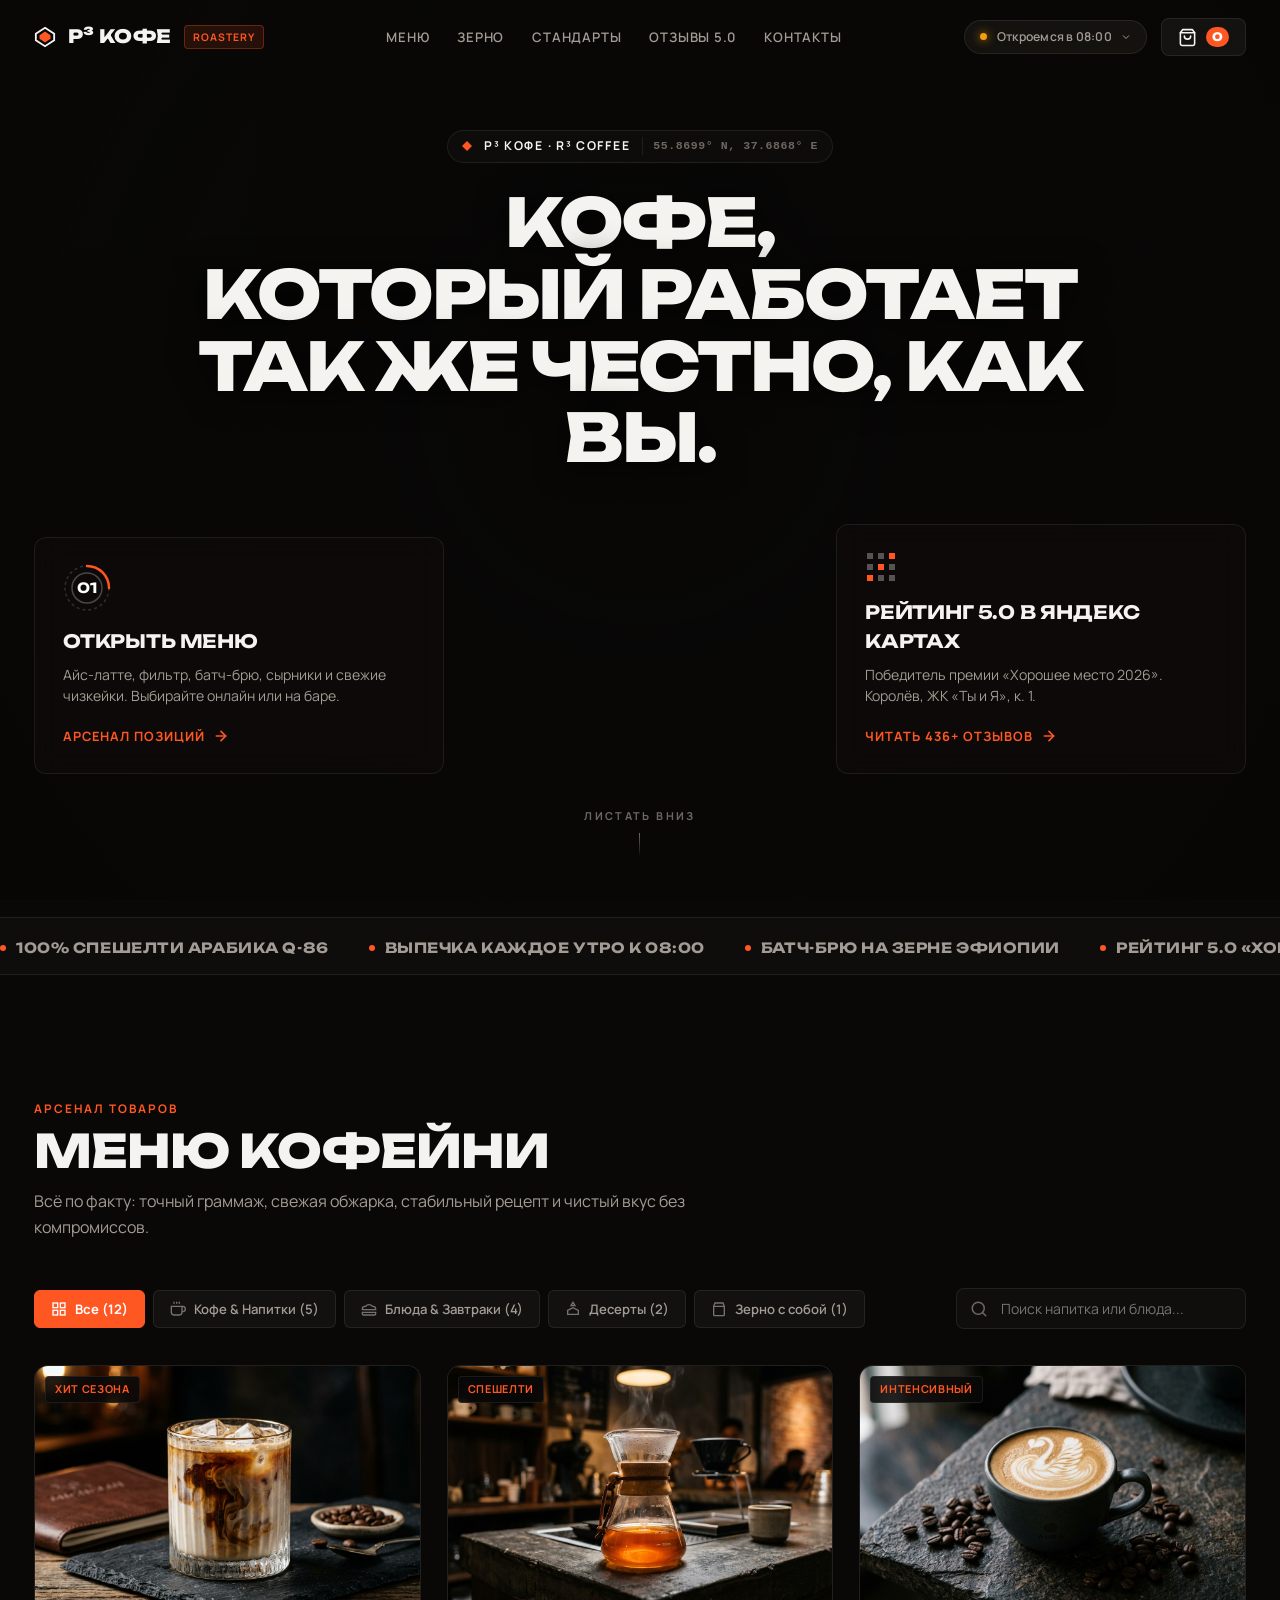
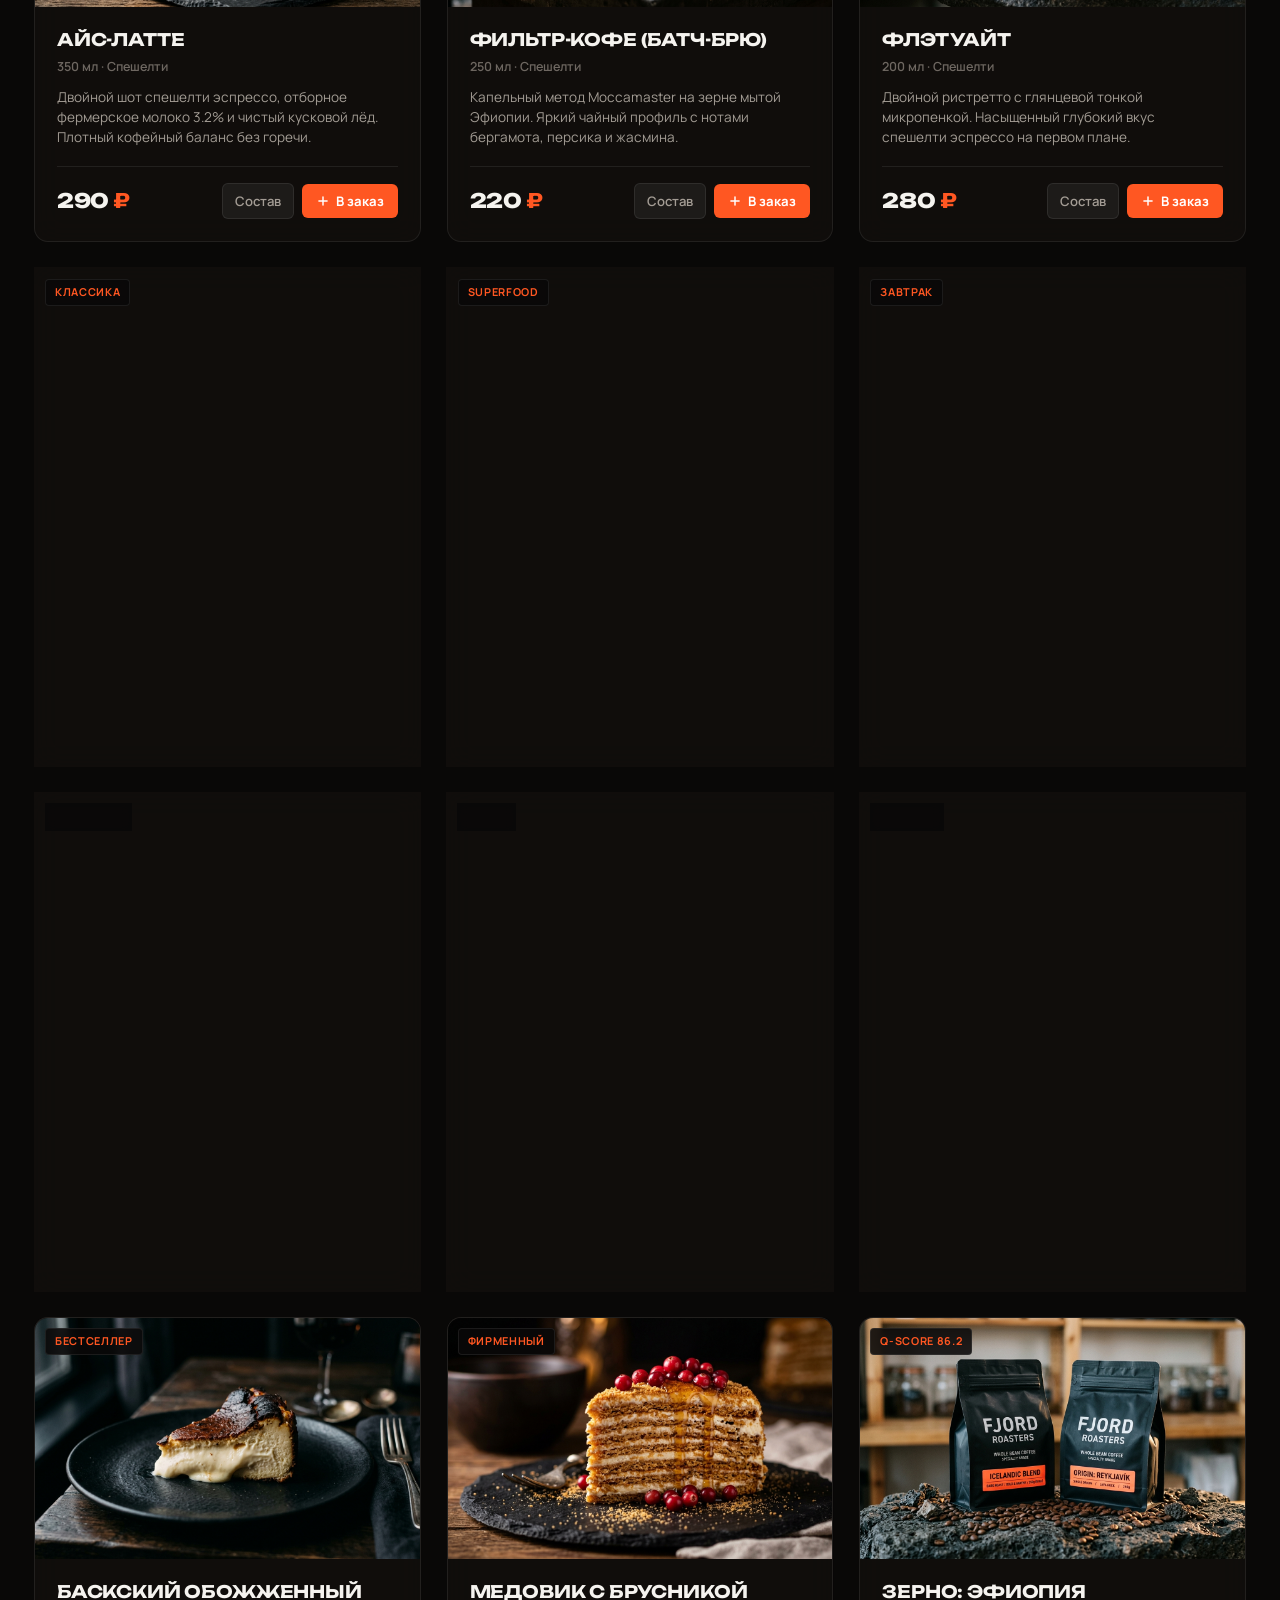
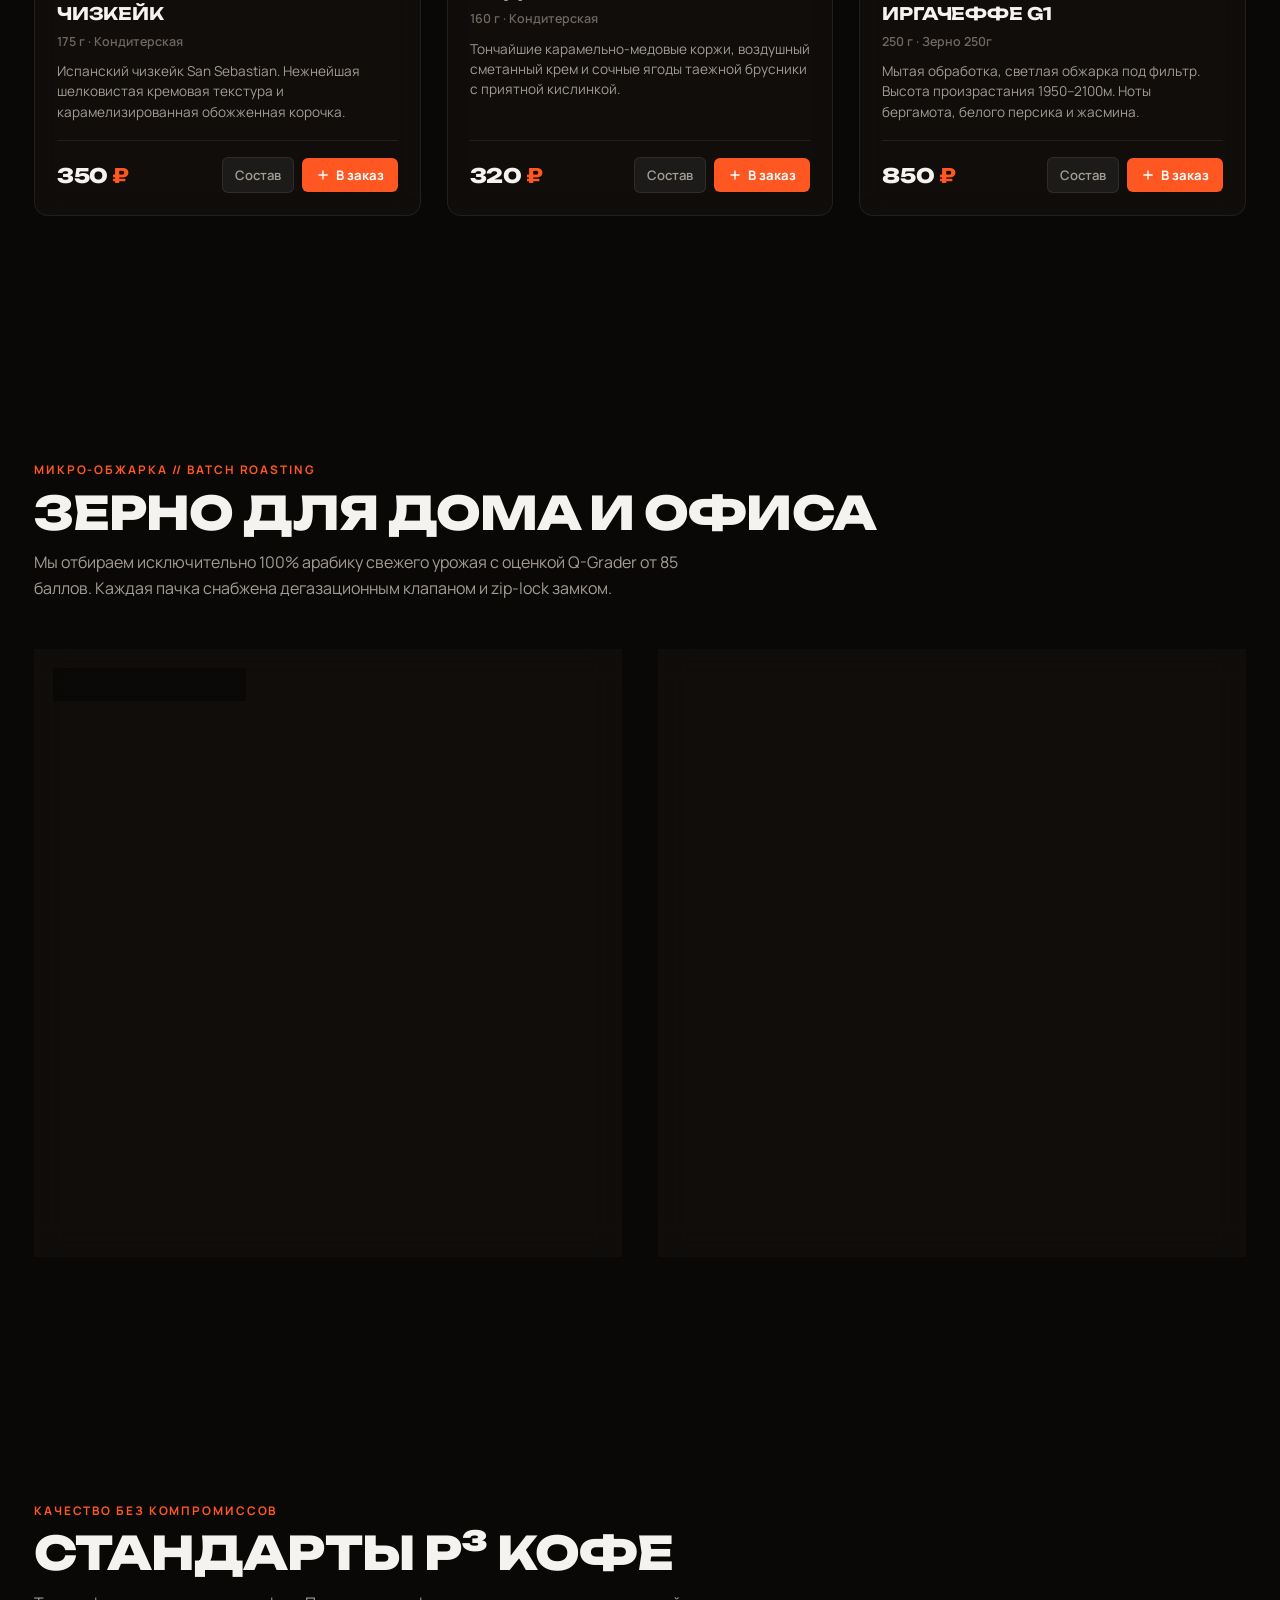
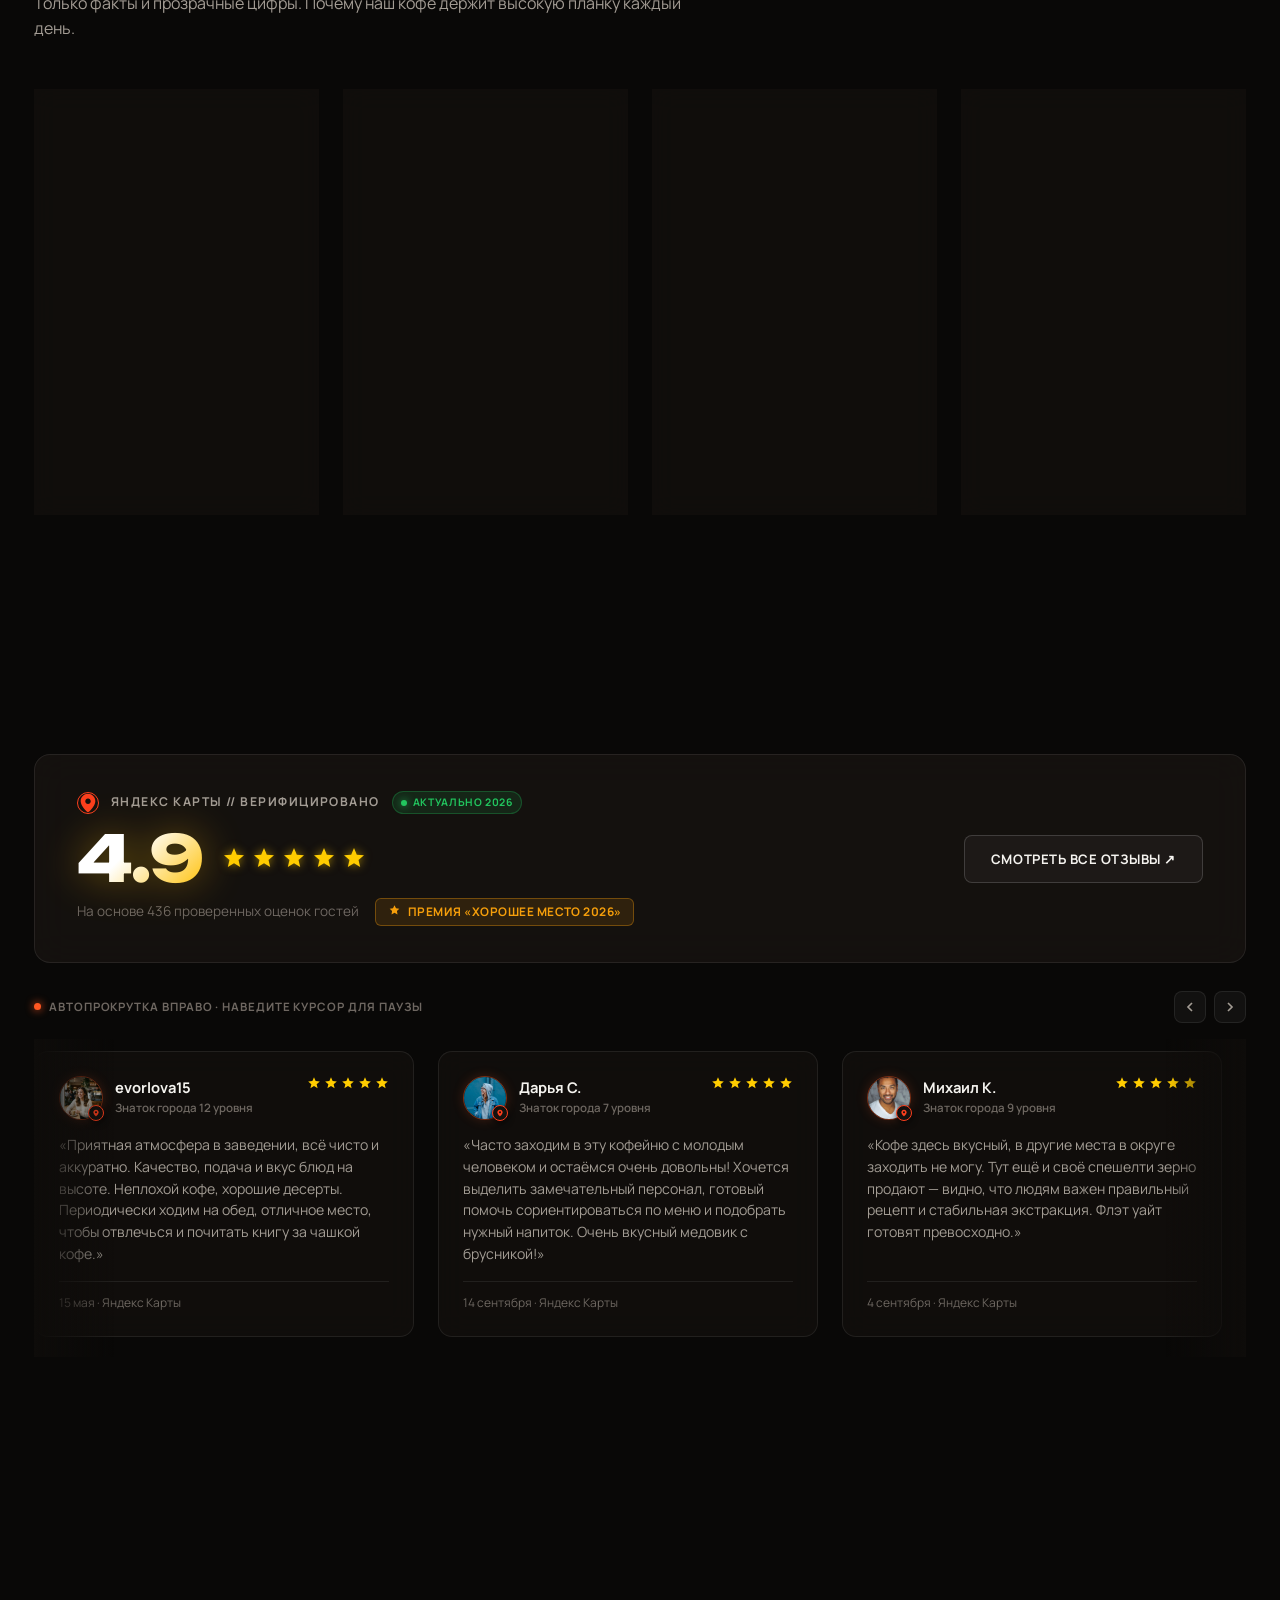
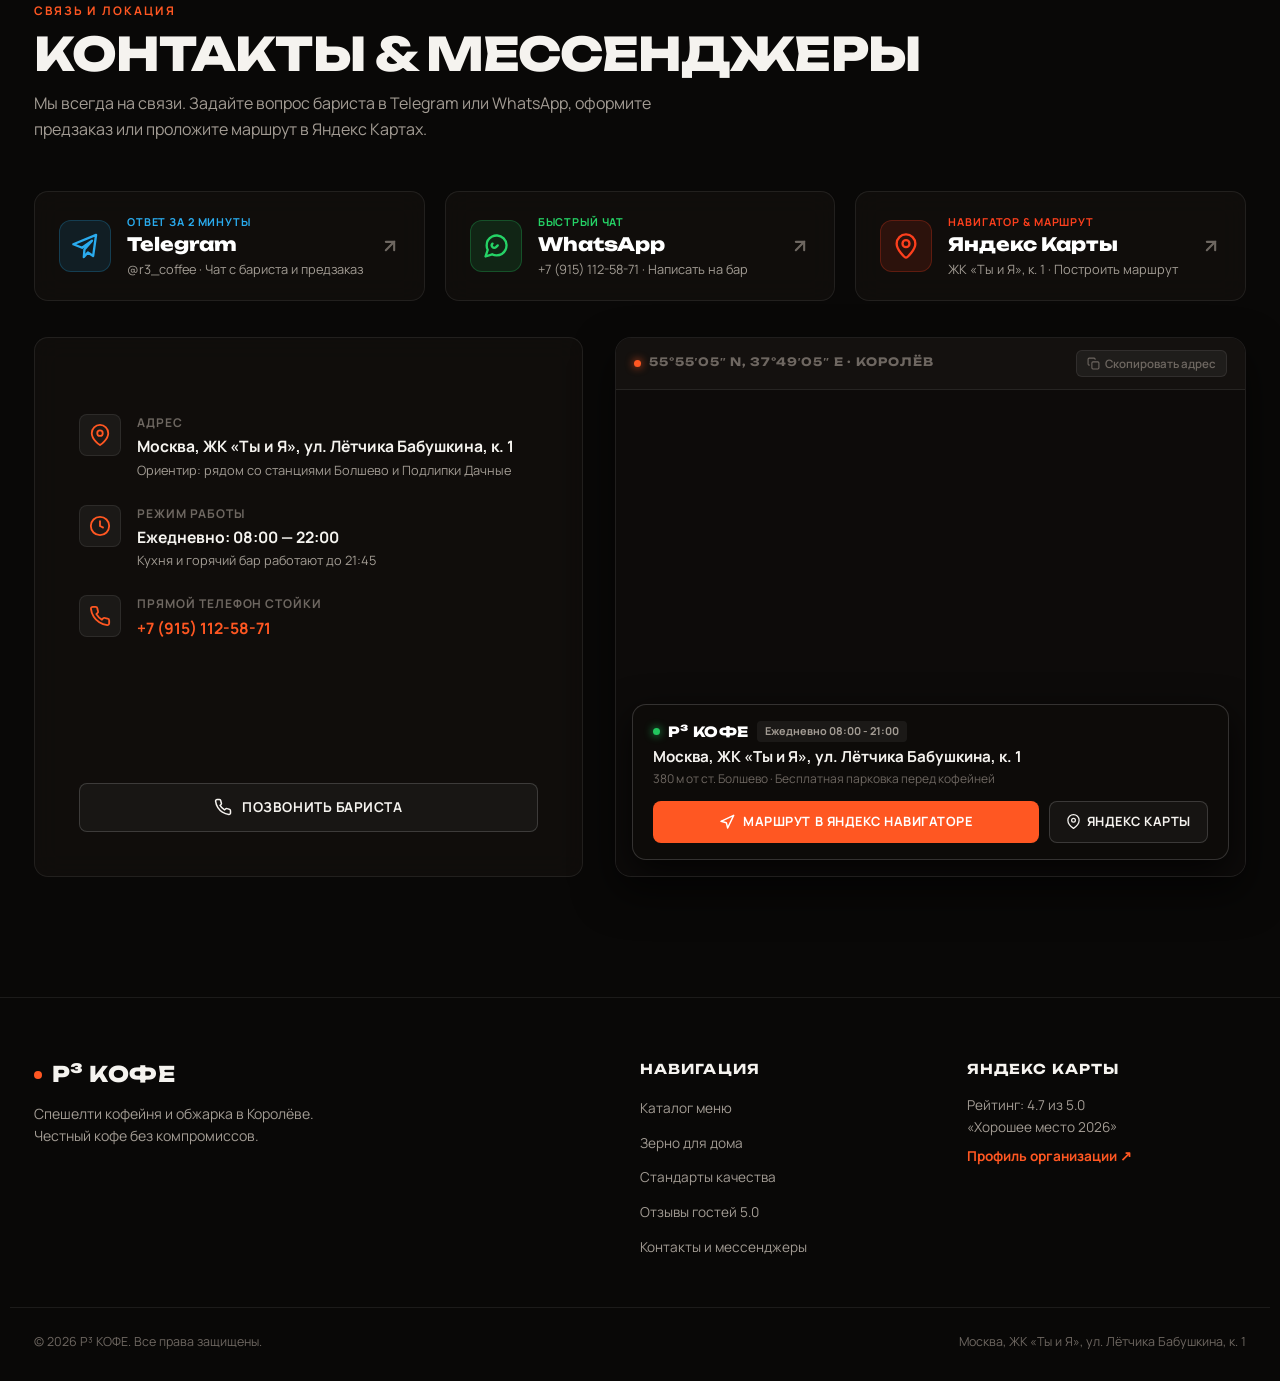
==== clients/1_r3_coffee/index.html @ 35657764 "feat: added 4 tailored coffee websites and 60fps video reviews for outreach" ====
<!DOCTYPE html>
<html lang="ru">
<head>
  <meta charset="UTF-8">
  <meta name="viewport" content="width=device-width, initial-scale=1.0, maximum-scale=5.0">
  <title>Р³ КОФЕ — Кофейня и свежая выпечка | Москва, ЖК «Ты и Я», к. 1</title>
  <meta name="description" content="Минималистичная спешелти кофейня Obsidian // 07 в Королёве: 100% арабика, свежая обжарка, айс-латте, завтраки весь день и авторские десерты. Рейтинг 5.0 на Яндекс Картах.">
  
  <!-- Modern Editorial & Avant-Garde Fonts: Unbounded + Manrope -->
  <link rel="preconnect" href="https://fonts.googleapis.com">
  <link rel="preconnect" href="https://fonts.gstatic.com" crossorigin>
  <link href="https://fonts.googleapis.com/css2?family=Manrope:wght@400;500;600;700;800&family=Unbounded:wght@400;500;600;700;800;900&display=swap" rel="stylesheet">
  
  <link rel="stylesheet" href="styles.css">
</head>
<body>

  <!-- Video Background with Dynamic Hardware-Accelerated Scroll Blur & Parallax -->
  <div class="video-background-container" id="videoBgContainer" aria-hidden="true">
    <video class="bg-video" id="bgVideo" autoplay muted loop playsinline preload="auto">
      <source src="gemini_generated_video_e50f7306.mp4" type="video/mp4">
    </video>
    <!-- Vignette Tint -->
    <div class="video-overlay" id="videoOverlay"></div>
    <!-- Dynamic Blur Backdrop Filter Layer -->
    <div class="video-blur-layer" id="videoBlurLayer"></div>
  </div>

  <!-- Header / Navigation Bar with Hover Schedule Popup -->
  <header class="header" id="header">
    <div class="header-inner container">
      <!-- Luxury Brand Logo: OBSIDIAN // 07 -->
      <a href="#hero" class="brand-logo" aria-label="OBSIDIAN главная">
        <span class="logo-symbol">
          <svg width="22" height="22" viewBox="0 0 24 24" fill="none">
            <polygon points="12,2 22,8.5 22,15.5 12,22 2,15.5 2,8.5" stroke="currentColor" stroke-width="2"/>
            <polygon points="12,6 18,10 18,14 12,18 6,14 6,10" fill="var(--accent-orange)"/>
          </svg>
        </span>
        <span class="logo-text">Р³ КОФЕ</span>
        <span class="logo-badge">ROASTERY</span>
      </a>

      <!-- Desktop Nav Menu -->
      <nav class="nav-menu" id="navMenu">
        <a href="#menu" class="nav-link">Меню</a>
        <a href="#beans" class="nav-link">Зерно</a>
        <a href="#facts" class="nav-link">Стандарты</a>
        <a href="#reviews" class="nav-link">Отзывы 5.0</a>
        <a href="#contacts" class="nav-link">Контакты</a>
      </nav>

      <!-- Status (with Hover Dropdown for schedule) & Cart Trigger -->
      <div class="header-actions">
        
        <!-- Live Status Trigger with Hover Schedule Popover -->
        <div class="schedule-trigger-wrapper" id="scheduleTriggerWrapper">
          <div class="live-status-badge" id="liveStatusBadge">
            <span class="status-indicator-ring">
              <span class="status-dot"></span>
            </span>
            <span class="status-text">08:00 - 21:00</span>
            <svg class="chevron-micro" width="12" height="12" viewBox="0 0 24 24" fill="none" stroke="currentColor" stroke-width="2">
              <polyline points="6 9 12 15 18 9"></polyline>
            </svg>
          </div>

          <!-- Schedule Dropdown Card (Появляется при наведении) -->
          <div class="schedule-dropdown" id="scheduleDropdown">
            <div class="schedule-dropdown-header">
              <div class="dropdown-title">РЕЖИМ РАБОТЫ</div>
              <div class="dropdown-live-status">
                <span class="status-dot-mini"></span>
                <span>Сейчас открыто</span>
              </div>
            </div>
            <div class="schedule-table">
              <div class="schedule-row">
                <span class="schedule-days">Понедельник — Пятница</span>
                <span class="schedule-hours">08:00 — 22:00</span>
              </div>
              <div class="schedule-row">
                <span class="schedule-days">Суббота — Воскресенье</span>
                <span class="schedule-hours">08:00 — 22:00</span>
              </div>
              <div class="schedule-row sub-row">
                <span class="schedule-days">Кухня и горячий бар</span>
                <span class="schedule-hours">до 21:45</span>
              </div>
            </div>
            <div class="schedule-dropdown-footer">
              <svg width="14" height="14" viewBox="0 0 24 24" fill="none" stroke="currentColor" stroke-width="2">
                <path d="M21 10c0 7-9 13-9 13s-9-6-9-13a9 9 0 0118 0z"/>
                <circle cx="12" cy="10" r="3"/>
              </svg>
              <span>Москва, ЖК «Ты и Я», ул. Лётчика Бабушкина, к. 1</span>
            </div>
          </div>
        </div>

        <!-- Cart Button -->
        <button class="cart-trigger-btn" id="openCartBtn" aria-label="Открыть корзину">
          <svg class="cart-icon" width="19" height="19" viewBox="0 0 24 24" fill="none" stroke="currentColor" stroke-width="2" stroke-linecap="round" stroke-linejoin="round">
            <path d="M6 2L3 6v14a2 2 0 002 2h14a2 2 0 002-2V6l-3-4z"/>
            <line x1="3" y1="6" x2="21" y2="6"/>
            <path d="M16 10a4 4 0 01-8 0"/>
          </svg>
          <span class="cart-count" id="cartCount">0</span>
        </button>

        <!-- Burger Toggle for Mobile -->
        <button class="burger-btn" id="burgerBtn" aria-label="Меню навигации">
          <span class="burger-line"></span>
          <span class="burger-line"></span>
        </button>
      </div>
    </div>
  </header>

  <main>
    <!-- HERO SECTION (Строго по референсу) -->
    <section class="hero-section" id="hero">
      <div class="container hero-container">
        
        <!-- Eyebrow label -->
        <div class="hero-top-eyebrow">
          <span class="eyebrow-accent">
            <svg width="10" height="10" viewBox="0 0 10 10" fill="none">
              <polygon points="5,0 10,5 5,10 0,5" fill="var(--accent-orange)"/>
            </svg>
          </span>
          <span class="eyebrow-text">Р³ КОФЕ · R³ COFFEE</span>
          <span class="eyebrow-coords">55.8699° N, 37.6868° E</span>
        </div>

        <!-- Main Giant Monolithic Headline -->
        <div class="hero-title-wrapper">
          <h1 class="hero-title">
            КОФЕ,<br>
            КОТОРЫЙ РАБОТАЕТ<br>
            ТАК ЖЕ ЧЕСТНО, КАК ВЫ.
          </h1>
        </div>

        <!-- Lower Interactive Blocks (As in reference screenshot: left & right) -->
        <div class="hero-bottom-grid">
          
          <!-- Left Element (Reference left card) -->
          <a href="#menu" class="hero-card hero-card-left" id="heroMenuShortcut">
            <div class="hero-card-marker">
              <div class="radar-circle">
                <svg class="radar-svg" viewBox="0 0 48 48" fill="none">
                  <circle cx="24" cy="24" r="22" stroke="rgba(255,255,255,0.15)" stroke-width="1.5" stroke-dasharray="3 3"/>
                  <circle cx="24" cy="24" r="15" stroke="rgba(255,255,255,0.25)" stroke-width="1.5"/>
                  <path d="M24 2 A 22 22 0 0 1 46 24" stroke="var(--accent-orange)" stroke-width="2.5" stroke-linecap="round"/>
                </svg>
                <span class="radar-num">01</span>
              </div>
            </div>
            <div class="hero-card-content">
              <h2 class="hero-card-title">ОТКРЫТЬ МЕНЮ</h2>
              <p class="hero-card-desc">
                Айс-латте, фильтр, батч-брю, сырники и свежие чизкейки. Выбирайте онлайн или на баре.
              </p>
              <div class="hero-card-action">
                <span>Арсенал позиций</span>
                <svg class="arrow-icon" width="16" height="16" viewBox="0 0 24 24" fill="none" stroke="currentColor" stroke-width="2.5" stroke-linecap="round" stroke-linejoin="round">
                  <line x1="5" y1="12" x2="19" y2="12"></line>
                  <polyline points="12 5 19 12 12 19"></polyline>
                </svg>
              </div>
            </div>
          </a>

          <!-- Right Element (Reference right card) -->
          <a href="#reviews" class="hero-card hero-card-right" id="heroLocationShortcut">
            <div class="hero-card-marker">
              <div class="matrix-badge">
                <svg width="32" height="32" viewBox="0 0 32 32" fill="none">
                  <rect x="2" y="2" width="6" height="6" fill="rgba(255,255,255,0.3)"/>
                  <rect x="13" y="2" width="6" height="6" fill="rgba(255,255,255,0.3)"/>
                  <rect x="24" y="2" width="6" height="6" fill="var(--accent-orange)"/>
                  <rect x="2" y="13" width="6" height="6" fill="rgba(255,255,255,0.3)"/>
                  <rect x="13" y="13" width="6" height="6" fill="var(--accent-orange)"/>
                  <rect x="24" y="13" width="6" height="6" fill="rgba(255,255,255,0.3)"/>
                  <rect x="2" y="24" width="6" height="6" fill="var(--accent-orange)"/>
                  <rect x="13" y="24" width="6" height="6" fill="rgba(255,255,255,0.3)"/>
                  <rect x="24" y="24" width="6" height="6" fill="rgba(255,255,255,0.3)"/>
                </svg>
              </div>
            </div>
            <div class="hero-card-content">
              <h2 class="hero-card-title">РЕЙТИНГ 5.0 В ЯНДЕКС КАРТАХ</h2>
              <p class="hero-card-desc">
                Победитель премии «Хорошее место 2026». Королёв, ЖК «Ты и Я», к. 1.
              </p>
              <div class="hero-card-action">
                <span>Читать 436+ отзывов</span>
                <svg class="arrow-icon" width="16" height="16" viewBox="0 0 24 24" fill="none" stroke="currentColor" stroke-width="2.5" stroke-linecap="round" stroke-linejoin="round">
                  <line x1="5" y1="12" x2="19" y2="12"></line>
                  <polyline points="12 5 19 12 12 19"></polyline>
                </svg>
              </div>
            </div>
          </a>

        </div>

        <!-- Scroll down indicator -->
        <div class="hero-scroll-cue">
          <span class="scroll-cue-text">ЛИСТАТЬ ВНИЗ</span>
          <div class="scroll-cue-line"></div>
        </div>

      </div>
    </section>

    <!-- Ticker Strip -->
    <section class="ticker-strip" aria-hidden="true">
      <div class="ticker-track">
        <div class="ticker-item"><span class="ticker-dot"></span> 100% СПЕШЕЛТИ АРАБИКА Q-86</div>
        <div class="ticker-item"><span class="ticker-dot"></span> ВЫПЕЧКА КАЖДОЕ УТРО К 08:00</div>
        <div class="ticker-item"><span class="ticker-dot"></span> БАТЧ-БРЮ НА ЗЕРНЕ ЭФИОПИИ</div>
        <div class="ticker-item"><span class="ticker-dot"></span> РЕЙТИНГ 5.0 «ХОРОШЕЕ МЕСТО 2026»</div>
        <div class="ticker-item"><span class="ticker-dot"></span> РОЗЕТКИ У КАЖДОГО СТОЛИКА</div>
        <div class="ticker-item"><span class="ticker-dot"></span> ЗАВТРАКИ ВЕСЬ ДЕНЬ</div>
        <div class="ticker-item"><span class="ticker-dot"></span> PET-FRIENDLY SPACE</div>
        <div class="ticker-item"><span class="ticker-dot"></span> 100% СПЕШЕЛТИ АРАБИКА Q-86</div>
        <div class="ticker-item"><span class="ticker-dot"></span> ВЫПЕЧКА КАЖДОЕ УТРО К 08:00</div>
        <div class="ticker-item"><span class="ticker-dot"></span> БАТЧ-БРЮ НА ЗЕРНЕ ЭФИОПИИ</div>
        <div class="ticker-item"><span class="ticker-dot"></span> РЕЙТИНГ 5.0 «ХОРОШЕЕ МЕСТО 2026»</div>
        <div class="ticker-item"><span class="ticker-dot"></span> РОЗЕТКИ У КАЖДОГО СТОЛИКА</div>
        <div class="ticker-item"><span class="ticker-dot"></span> ЗАВТРАКИ ВЕСЬ ДЕНЬ</div>
        <div class="ticker-item"><span class="ticker-dot"></span> PET-FRIENDLY SPACE</div>
      </div>
    </section>

    <!-- MENU / CATALOG SECTION -->
    <section class="menu-section section-padding" id="menu">
      <div class="container">
        
        <div class="section-header">
          <div class="section-label">АРСЕНАЛ ТОВАРОВ</div>
          <h2 class="section-title">МЕНЮ КОФЕЙНИ</h2>
          <p class="section-subtitle">
            Всё по факту: точный граммаж, свежая обжарка, стабильный рецепт и чистый вкус без компромиссов.
          </p>
        </div>

        <!-- Controls: Category Filters & Live Search -->
        <div class="catalog-controls">
          <div class="category-tabs" id="categoryTabs">
            <button class="cat-btn active" data-category="all">
              <svg class="cat-icon" width="16" height="16" viewBox="0 0 24 24" fill="none" stroke="currentColor" stroke-width="2">
                <rect x="3" y="3" width="7" height="7"/>
                <rect x="14" y="3" width="7" height="7"/>
                <rect x="14" y="14" width="7" height="7"/>
                <rect x="3" y="14" width="7" height="7"/>
              </svg>
              <span>Все (12)</span>
            </button>
            <button class="cat-btn" data-category="coffee">
              <svg class="cat-icon" width="16" height="16" viewBox="0 0 24 24" fill="none" stroke="currentColor" stroke-width="2">
                <path d="M18 8h1a4 4 0 010 8h-1M2 8h16v9a4 4 0 01-4 4H6a4 4 0 01-4-4V8zM6 1v3M10 1v3M14 1v3"/>
              </svg>
              <span>Кофе & Напитки (5)</span>
            </button>
            <button class="cat-btn" data-category="food">
              <svg class="cat-icon" width="16" height="16" viewBox="0 0 24 24" fill="none" stroke="currentColor" stroke-width="2">
                <path d="M18 8h-1a6 6 0 00-10 0H6a4 4 0 00-4 4v1h20v-1a4 4 0 00-4-4zM2 17h20v2a2 2 0 01-2 2H4a2 2 0 01-2-2v-2z"/>
              </svg>
              <span>Блюда & Завтраки (4)</span>
            </button>
            <button class="cat-btn" data-category="desserts">
              <svg class="cat-icon" width="16" height="16" viewBox="0 0 24 24" fill="none" stroke="currentColor" stroke-width="2">
                <path d="M12 2l3 5h-6l3-5zM4 14l8-4 8 4v6H4v-6z"/>
              </svg>
              <span>Десерты (2)</span>
            </button>
            <button class="cat-btn" data-category="beans">
              <svg class="cat-icon" width="16" height="16" viewBox="0 0 24 24" fill="none" stroke="currentColor" stroke-width="2">
                <path d="M6 3h12l2 5v13a1 1 0 01-1 1H5a1 1 0 01-1-1V8l2-5zM4 8h16"/>
              </svg>
              <span>Зерно с собой (1)</span>
            </button>
          </div>

          <div class="search-box">
            <svg class="search-icon" width="18" height="18" viewBox="0 0 24 24" fill="none" stroke="currentColor" stroke-width="2" stroke-linecap="round" stroke-linejoin="round">
              <circle cx="11" cy="11" r="8"/>
              <line x1="21" y1="21" x2="16.65" y2="16.65"/>
            </svg>
            <input type="text" id="catalogSearch" placeholder="Поиск напитка или блюда..." aria-label="Поиск по меню">
            <button class="clear-search-btn" id="clearSearchBtn" aria-label="Очистить поиск" style="display:none;">
              <svg width="14" height="14" viewBox="0 0 24 24" fill="none" stroke="currentColor" stroke-width="2.5" stroke-linecap="round">
                <line x1="18" y1="6" x2="6" y2="18"></line>
                <line x1="6" y1="6" x2="18" y2="18"></line>
              </svg>
            </button>
          </div>
        </div>

        <!-- Catalog Grid -->
        <div class="catalog-grid" id="catalogGrid">
          <!-- Dynamically populated via script.js -->
        </div>

      </div>
    </section>

    <!-- BEANS SHOWCASE (ЗЕРНО ДЛЯ ДОМА И ОФИСА) -->
    <section class="beans-showcase-section section-padding" id="beans">
      <div class="container">
        <div class="section-header">
          <div class="section-label">МИКРО-ОБЖАРКА // BATCH ROASTING</div>
          <h2 class="section-title">ЗЕРНО ДЛЯ ДОМА И ОФИСА</h2>
          <p class="section-subtitle">
            Мы отбираем исключительно 100% арабику свежего урожая с оценкой Q-Grader от 85 баллов. Каждая пачка снабжена дегазационным клапаном и zip-lock замком.
          </p>
        </div>

        <div class="beans-editorial-grid">
          
          <!-- Large Visual Card -->
          <div class="beans-media-card">
            <div class="beans-image-wrap">
              <img src="assets/images/specialty_bean_bags.jpg" alt="Пачки спешелти кофе Obsidian // 07" loading="lazy">
              <div class="beans-float-badge">
                <span class="badge-dot"></span>
                <span>СВЕЖИЙ УРОЖАЙ 2026</span>
              </div>
            </div>
            <div class="beans-profile-row">
              <div class="profile-item">
                <div class="profile-label">ОБЖАРКА</div>
                <div class="profile-val">Omni-Roast / Каждую неделю</div>
              </div>
              <div class="profile-item">
                <div class="profile-label">Q-GRADE</div>
                <div class="profile-val">86.25 баллов</div>
              </div>
              <div class="profile-item">
                <div class="profile-label">ПОМОЛ</div>
                <div class="profile-val">Бесплатно под ваш девайс</div>
              </div>
            </div>
          </div>

          <!-- Interactive Bean Selection Card -->
          <div class="beans-config-card">
            <div class="beans-card-tag">ЛУЧШИЙ ВЫБОР ДЛЯ ВОРОНКИ И ФИЛЬТРА</div>
            <h3 class="beans-card-title">ЭФИОПИЯ ИРГАЧЕФФЕ // G1</h3>
            <div class="beans-descriptors">
              <span class="desc-pill">Бергамот</span>
              <span class="desc-pill">Белый персик</span>
              <span class="desc-pill">Жасмин</span>
              <span class="desc-pill">Чёрный чай</span>
            </div>

            <p class="beans-description">
              Яркий искрящийся лот мытой обработки из региона Гедеб. Чистейшая кислотность тропических фруктов, нежное цветочное тело и сладкое медовое послевкусие.
            </p>

            <!-- Grind Selector Tool -->
            <div class="grind-selector-box">
              <div class="selector-title">ВЫБЕРИТЕ СПОСОБ ПОМОЛА:</div>
              <div class="grind-options-grid" id="grindOptionsGrid">
                <button class="grind-pill active" data-grind="В зёрнах">В зёрнах</button>
                <button class="grind-pill" data-grind="Фильтр / V60">Фильтр / V60</button>
                <button class="grind-pill" data-grind="Эспрессо">Эспрессо</button>
                <button class="grind-pill" data-grind="Гейзер / Турка">Гейзер / Турка</button>
              </div>
            </div>

            <!-- Price & Order Bar -->
            <div class="beans-order-bar">
              <div class="beans-price-box">
                <span class="beans-price-value">850&nbsp;₽</span>
                <span class="beans-price-meta">/ 250 г</span>
              </div>
              <button class="btn btn-primary" id="addBeansToCartBtn">
                <svg width="18" height="18" viewBox="0 0 24 24" fill="none" stroke="currentColor" stroke-width="2">
                  <path d="M6 2L3 6v14a2 2 0 002 2h14a2 2 0 002-2V6l-3-4z"/>
                  <line x1="3" y1="6" x2="21" y2="6"/>
                  <path d="M16 10a4 4 0 01-8 0"/>
                </svg>
                <span>В заказ</span>
              </button>
            </div>
          </div>

        </div>
      </div>
    </section>

    <!-- FACTS & STANDARDS (БЕЗ ВОДЫ) -->
    <section class="standards-section section-padding" id="facts">
      <div class="container">
        
        <div class="section-header">
          <div class="section-label">КАЧЕСТВО БЕЗ КОМПРОМИССОВ</div>
          <h2 class="section-title">СТАНДАРТЫ Р³ КОФЕ</h2>
          <p class="section-subtitle">
            Только факты и прозрачные цифры. Почему наш кофе держит высокую планку каждый день.
          </p>
        </div>

        <div class="standards-grid">
          
          <div class="standard-card">
            <div class="standard-header-row">
              <div class="standard-num">01</div>
              <div class="standard-icon">
                <svg width="24" height="24" viewBox="0 0 24 24" fill="none" stroke="currentColor" stroke-width="1.8">
                  <path d="M12 2C6.48 2 2 6.48 2 12s4.48 10 10 10 10-4.48 10-10S17.52 2 12 2zm0 18c-4.41 0-8-3.59-8-8s3.59-8 8-8 8 3.59 8 8-3.59 8-8 8z"/>
                  <path d="M12 6c-3.31 0-6 2.69-6 6s2.69 6 6 6 6-2.69 6-6-2.69-6-6-6zm0 10c-2.21 0-4-1.79-4-4s1.79-4 4-4 4 1.79 4 4-1.79 4-4 4z"/>
                </svg>
              </div>
            </div>
            <h3 class="standard-title">ЗЕРНО И ОБЖАРКА</h3>
            <p class="standard-text">
              Используем исключительно зерно уровня Specialty с оценкой Q-Grader выше 85 баллов. Ротация сортов каждые две недели: яркая мытая Эфиопия под фильтр и плотная сладкая Колумбия под эспрессо.
            </p>
            <div class="standard-tags">
              <span>Мытая обработка</span>
              <span>Свежий урожай</span>
            </div>
          </div>

          <div class="standard-card">
            <div class="standard-header-row">
              <div class="standard-num">02</div>
              <div class="standard-icon">
                <svg width="24" height="24" viewBox="0 0 24 24" fill="none" stroke="currentColor" stroke-width="1.8">
                  <path d="M14 14.76V3.5a2.5 2.5 0 0 0-5 0v11.26a4.5 4.5 0 1 0 5 0z"/>
                </svg>
              </div>
            </div>
            <h3 class="standard-title">ОБОРУДОВАНИЕ И ВОДА</h3>
            <p class="standard-text">
              Экстракция на двухгруппной итальянской машине с PID-контролем температуры до 0.1°C. Кофемолки с плоскими 98-мм жерновами. 4-ступенчатый обратный осмос с минерализацией (TDS 110 ppm).
            </p>
            <div class="standard-tags">
              <span>TDS 110 ppm</span>
              <span>PID контроль</span>
            </div>
          </div>

          <div class="standard-card">
            <div class="standard-header-row">
              <div class="standard-num">03</div>
              <div class="standard-icon">
                <svg width="24" height="24" viewBox="0 0 24 24" fill="none" stroke="currentColor" stroke-width="1.8">
                  <path d="M12 2L2 7l10 5 10-5-10-5zM2 17l10 5 10-5M2 12l10 5 10-5"/>
                </svg>
              </div>
            </div>
            <h3 class="standard-title">КУХНЯ И ВЫПЕЧКА</h3>
            <p class="standard-text">
              Никаких замороженных полуфабрикатов. Свежие круассаны, баскские чизкейки и сырники из фермерского творога выпекаются утром. Завтраки готовим на протяжении всего рабочего дня.
            </p>
            <div class="standard-tags">
              <span>К открытию 08:00</span>
              <span>Фермерский творог</span>
            </div>
          </div>

          <div class="standard-card">
            <div class="standard-header-row">
              <div class="standard-num">04</div>
              <div class="standard-icon">
                <svg width="24" height="24" viewBox="0 0 24 24" fill="none" stroke="currentColor" stroke-width="1.8">
                  <path d="M5 12.55a11 11 0 0 1 14.08 0M1.42 9a16 16 0 0 1 21.16 0M8.53 16.11a6 6 0 0 1 6.95 0M12 20h.01"/>
                </svg>
              </div>
            </div>
            <h3 class="standard-title">ПРОСТРАНСТВО</h3>
            <p class="standard-text">
              Эргономичные посадочные места, стабильный Wi-Fi 150 Мбит/с, розетки у каждого столика для комфортной работы. Гостеприимны к четвероногим друзьям (полный pet-friendly).
            </p>
            <div class="standard-tags">
              <span>Wi-Fi 150 Mb/s</span>
              <span>Pet-friendly</span>
            </div>
          </div>

        </div>

      </div>
    </section>

    <!-- REVIEWS SECTION (УЛЬТРА-МИНИМАЛИСТИЧНЫЙ ЯНДЕКС 5.0) -->
    <section class="reviews-section section-padding" id="reviews">
      <div class="container">
        
        <div class="yandex-minimal-banner" id="yandexBanner">
          <div class="yandex-stat-col">
            <div class="yandex-brand-row">
              <div class="yandex-icon-wrap">
                <svg width="22" height="22" viewBox="0 0 24 24" fill="none">
                  <path d="M12 2C7.58 2 4 5.58 4 10c0 5.25 7 12 8 12s8-6.75 8-12c0-4.42-3.58-8-8-8zm0 11c-1.66 0-3-1.34-3-3s1.34-3 3-3 3 1.34 3 3-1.34 3-3 3z" fill="#FC3F1D"/>
                </svg>
                <span class="yandex-radar-wave"></span>
              </div>
              <span class="yandex-brand-name">ЯНДЕКС КАРТЫ // ВЕРИФИЦИРОВАНО</span>
              <div class="live-status-pill-mini">
                <span class="beacon-pulse-glow"></span>
                <span>АКТУАЛЬНО 2026</span>
              </div>
            </div>

            <div class="score-row-minimal">
              <div class="rating-counter-box">
                <span class="rating-num-big" id="ratingCounter" data-target="5.0">4.7</span>
              </div>
              <div class="rating-stars-clean" id="ratingStars">
                <svg class="star-svg" style="--i:1" width="24" height="24" viewBox="0 0 24 24" fill="#fc0"><path d="M12 17.27L18.18 21l-1.64-7.03L22 9.24l-7.19-.61L12 2 9.19 8.63 2 9.24l5.46 4.73L5.82 21z"/></svg>
                <svg class="star-svg" style="--i:2" width="24" height="24" viewBox="0 0 24 24" fill="#fc0"><path d="M12 17.27L18.18 21l-1.64-7.03L22 9.24l-7.19-.61L12 2 9.19 8.63 2 9.24l5.46 4.73L5.82 21z"/></svg>
                <svg class="star-svg" style="--i:3" width="24" height="24" viewBox="0 0 24 24" fill="#fc0"><path d="M12 17.27L18.18 21l-1.64-7.03L22 9.24l-7.19-.61L12 2 9.19 8.63 2 9.24l5.46 4.73L5.82 21z"/></svg>
                <svg class="star-svg" style="--i:4" width="24" height="24" viewBox="0 0 24 24" fill="#fc0"><path d="M12 17.27L18.18 21l-1.64-7.03L22 9.24l-7.19-.61L12 2 9.19 8.63 2 9.24l5.46 4.73L5.82 21z"/></svg>
                <svg class="star-svg" style="--i:5" width="24" height="24" viewBox="0 0 24 24" fill="#fc0"><path d="M12 17.27L18.18 21l-1.64-7.03L22 9.24l-7.19-.61L12 2 9.19 8.63 2 9.24l5.46 4.73L5.82 21z"/></svg>
              </div>
            </div>

            <div class="rating-sub-row">
              <span class="reviews-count-text">На основе 436 проверенных оценок гостей</span>
              <div class="award-laurel-badge">
                <svg width="15" height="15" viewBox="0 0 24 24" fill="#f59e0b">
                  <path d="M12 2l2.4 4.8 5.3.8-3.8 3.7.9 5.3-4.8-2.5-4.8 2.5.9-5.3-3.8-3.7 5.3-.8L12 2z"/>
                </svg>
                <span>Премия «Хорошее место 2026»</span>
                <span class="award-shimmer-sweep"></span>
              </div>
            </div>
          </div>

          <div class="yandex-cta-col">
            <a href="https://yandex.ru/maps/-/CXRAFI5h" target="_blank" rel="noopener noreferrer" class="btn btn-outline yandex-direct-btn">
              <span>Смотреть все отзывы ↗</span>
            </a>
          </div>
        </div>

        <!-- Reviews Carousel Bar: Auto-Scroll Indicator & Manual Shift Buttons -->
        <div class="reviews-marquee-header">
          <div class="marquee-indicator-pill">
            <span class="marquee-pulse-dot"></span>
            <span>АВТОПРОКРУТКА ВПРАВО · НАВЕДИТЕ КУРСОР ДЛЯ ПАУЗЫ</span>
          </div>
          <div class="marquee-control-buttons">
            <button class="marquee-shift-btn" id="revPrevBtn" aria-label="Сдвинуть влево">
              <svg width="16" height="16" viewBox="0 0 24 24" fill="none" stroke="currentColor" stroke-width="2.5"><polyline points="15 18 9 12 15 6"></polyline></svg>
            </button>
            <button class="marquee-shift-btn" id="revNextBtn" aria-label="Сдвинуть вправо">
              <svg width="16" height="16" viewBox="0 0 24 24" fill="none" stroke="currentColor" stroke-width="2.5"><polyline points="9 18 15 12 9 6"></polyline></svg>
            </button>
          </div>
        </div>

        <!-- Reviews Marquee Viewport with Continuous Seamless Flow to the Right -->
        <div class="reviews-marquee-viewport" id="reviewsMarquee">
          <div class="marquee-edge-fade left-fade"></div>
          <div class="marquee-edge-fade right-fade"></div>

          <div class="reviews-marquee-track" id="reviewsTrack">
            
            <!-- CARD 1 -->
            <div class="review-card">
              <div class="review-card-top">
                <div class="author-info">
                  <div class="author-avatar-wrap">
                    <img src="assets/images/avatar_evorlova.jpg" alt="evorlova15" class="author-avatar-img" loading="lazy">
                    <span class="avatar-badge-yandex" title="Проверен Яндекс Картами">
                      <svg width="8" height="8" viewBox="0 0 24 24" fill="#fc3f1d"><path d="M12 2C7.58 2 4 5.58 4 10c0 5.25 7 12 8 12s8-6.75 8-12c0-4.42-3.58-8-8-8zm0 11c-1.66 0-3-1.34-3-3s1.34-3 3-3 3 1.34 3 3-1.34 3-3 3z"/></svg>
                    </span>
                  </div>
                  <div>
                    <div class="author-name">evorlova15</div>
                    <div class="author-level">Знаток города 12 уровня</div>
                  </div>
                </div>
                <div class="stars-vector-row">
                  <svg width="14" height="14" viewBox="0 0 24 24" fill="#fc0"><path d="M12 17.27L18.18 21l-1.64-7.03L22 9.24l-7.19-.61L12 2 9.19 8.63 2 9.24l5.46 4.73L5.82 21z"/></svg>
                  <svg width="14" height="14" viewBox="0 0 24 24" fill="#fc0"><path d="M12 17.27L18.18 21l-1.64-7.03L22 9.24l-7.19-.61L12 2 9.19 8.63 2 9.24l5.46 4.73L5.82 21z"/></svg>
                  <svg width="14" height="14" viewBox="0 0 24 24" fill="#fc0"><path d="M12 17.27L18.18 21l-1.64-7.03L22 9.24l-7.19-.61L12 2 9.19 8.63 2 9.24l5.46 4.73L5.82 21z"/></svg>
                  <svg width="14" height="14" viewBox="0 0 24 24" fill="#fc0"><path d="M12 17.27L18.18 21l-1.64-7.03L22 9.24l-7.19-.61L12 2 9.19 8.63 2 9.24l5.46 4.73L5.82 21z"/></svg>
                  <svg width="14" height="14" viewBox="0 0 24 24" fill="#fc0"><path d="M12 17.27L18.18 21l-1.64-7.03L22 9.24l-7.19-.61L12 2 9.19 8.63 2 9.24l5.46 4.73L5.82 21z"/></svg>
                </div>
              </div>
              <p class="review-text">
                «Приятная атмосфера в заведении, всё чисто и аккуратно. Качество, подача и вкус блюд на высоте. Неплохой кофе, хорошие десерты. Периодически ходим на обед, отличное место, чтобы отвлечься и почитать книгу за чашкой кофе.»
              </p>
              <div class="review-date">15 мая · Яндекс Карты</div>
            </div>

            <!-- CARD 2 -->
            <div class="review-card">
              <div class="review-card-top">
                <div class="author-info">
                  <div class="author-avatar-wrap">
                    <img src="assets/images/avatar_daria.jpg" alt="Дарья С." class="author-avatar-img" loading="lazy">
                    <span class="avatar-badge-yandex" title="Проверен Яндекс Картами">
                      <svg width="8" height="8" viewBox="0 0 24 24" fill="#fc3f1d"><path d="M12 2C7.58 2 4 5.58 4 10c0 5.25 7 12 8 12s8-6.75 8-12c0-4.42-3.58-8-8-8zm0 11c-1.66 0-3-1.34-3-3s1.34-3 3-3 3 1.34 3 3-1.34 3-3 3z"/></svg>
                    </span>
                  </div>
                  <div>
                    <div class="author-name">Дарья С.</div>
                    <div class="author-level">Знаток города 7 уровня</div>
                  </div>
                </div>
                <div class="stars-vector-row">
                  <svg width="14" height="14" viewBox="0 0 24 24" fill="#fc0"><path d="M12 17.27L18.18 21l-1.64-7.03L22 9.24l-7.19-.61L12 2 9.19 8.63 2 9.24l5.46 4.73L5.82 21z"/></svg>
                  <svg width="14" height="14" viewBox="0 0 24 24" fill="#fc0"><path d="M12 17.27L18.18 21l-1.64-7.03L22 9.24l-7.19-.61L12 2 9.19 8.63 2 9.24l5.46 4.73L5.82 21z"/></svg>
                  <svg width="14" height="14" viewBox="0 0 24 24" fill="#fc0"><path d="M12 17.27L18.18 21l-1.64-7.03L22 9.24l-7.19-.61L12 2 9.19 8.63 2 9.24l5.46 4.73L5.82 21z"/></svg>
                  <svg width="14" height="14" viewBox="0 0 24 24" fill="#fc0"><path d="M12 17.27L18.18 21l-1.64-7.03L22 9.24l-7.19-.61L12 2 9.19 8.63 2 9.24l5.46 4.73L5.82 21z"/></svg>
                  <svg width="14" height="14" viewBox="0 0 24 24" fill="#fc0"><path d="M12 17.27L18.18 21l-1.64-7.03L22 9.24l-7.19-.61L12 2 9.19 8.63 2 9.24l5.46 4.73L5.82 21z"/></svg>
                </div>
              </div>
              <p class="review-text">
                «Часто заходим в эту кофейню с молодым человеком и остаёмся очень довольны! Хочется выделить замечательный персонал, готовый помочь сориентироваться по меню и подобрать нужный напиток. Очень вкусный медовик с брусникой!»
              </p>
              <div class="review-date">14 сентября · Яндекс Карты</div>
            </div>

            <!-- CARD 3 -->
            <div class="review-card">
              <div class="review-card-top">
                <div class="author-info">
                  <div class="author-avatar-wrap">
                    <img src="assets/images/avatar_mikhail.jpg" alt="Михаил К." class="author-avatar-img" loading="lazy">
                    <span class="avatar-badge-yandex" title="Проверен Яндекс Картами">
                      <svg width="8" height="8" viewBox="0 0 24 24" fill="#fc3f1d"><path d="M12 2C7.58 2 4 5.58 4 10c0 5.25 7 12 8 12s8-6.75 8-12c0-4.42-3.58-8-8-8zm0 11c-1.66 0-3-1.34-3-3s1.34-3 3-3 3 1.34 3 3-1.34 3-3 3z"/></svg>
                    </span>
                  </div>
                  <div>
                    <div class="author-name">Михаил К.</div>
                    <div class="author-level">Знаток города 9 уровня</div>
                  </div>
                </div>
                <div class="stars-vector-row">
                  <svg width="14" height="14" viewBox="0 0 24 24" fill="#fc0"><path d="M12 17.27L18.18 21l-1.64-7.03L22 9.24l-7.19-.61L12 2 9.19 8.63 2 9.24l5.46 4.73L5.82 21z"/></svg>
                  <svg width="14" height="14" viewBox="0 0 24 24" fill="#fc0"><path d="M12 17.27L18.18 21l-1.64-7.03L22 9.24l-7.19-.61L12 2 9.19 8.63 2 9.24l5.46 4.73L5.82 21z"/></svg>
                  <svg width="14" height="14" viewBox="0 0 24 24" fill="#fc0"><path d="M12 17.27L18.18 21l-1.64-7.03L22 9.24l-7.19-.61L12 2 9.19 8.63 2 9.24l5.46 4.73L5.82 21z"/></svg>
                  <svg width="14" height="14" viewBox="0 0 24 24" fill="#fc0"><path d="M12 17.27L18.18 21l-1.64-7.03L22 9.24l-7.19-.61L12 2 9.19 8.63 2 9.24l5.46 4.73L5.82 21z"/></svg>
                  <svg width="14" height="14" viewBox="0 0 24 24" fill="#fc0"><path d="M12 17.27L18.18 21l-1.64-7.03L22 9.24l-7.19-.61L12 2 9.19 8.63 2 9.24l5.46 4.73L5.82 21z"/></svg>
                </div>
              </div>
              <p class="review-text">
                «Кофе здесь вкусный, в другие места в округе заходить не могу. Тут ещё и своё спешелти зерно продают — видно, что людям важен правильный рецепт и стабильная экстракция. Флэт уайт готовят превосходно.»
              </p>
              <div class="review-date">4 сентября · Яндекс Карты</div>
            </div>

            <!-- CARD 4 -->
            <div class="review-card">
              <div class="review-card-top">
                <div class="author-info">
                  <div class="author-avatar-wrap">
                    <img src="assets/images/avatar_artem.jpg" alt="Артем В." class="author-avatar-img" loading="lazy">
                    <span class="avatar-badge-yandex" title="Проверен Яндекс Картами">
                      <svg width="8" height="8" viewBox="0 0 24 24" fill="#fc3f1d"><path d="M12 2C7.58 2 4 5.58 4 10c0 5.25 7 12 8 12s8-6.75 8-12c0-4.42-3.58-8-8-8zm0 11c-1.66 0-3-1.34-3-3s1.34-3 3-3 3 1.34 3 3-1.34 3-3 3z"/></svg>
                    </span>
                  </div>
                  <div>
                    <div class="author-name">Артем В.</div>
                    <div class="author-level">Местный житель</div>
                  </div>
                </div>
                <div class="stars-vector-row">
                  <svg width="14" height="14" viewBox="0 0 24 24" fill="#fc0"><path d="M12 17.27L18.18 21l-1.64-7.03L22 9.24l-7.19-.61L12 2 9.19 8.63 2 9.24l5.46 4.73L5.82 21z"/></svg>
                  <svg width="14" height="14" viewBox="0 0 24 24" fill="#fc0"><path d="M12 17.27L18.18 21l-1.64-7.03L22 9.24l-7.19-.61L12 2 9.19 8.63 2 9.24l5.46 4.73L5.82 21z"/></svg>
                  <svg width="14" height="14" viewBox="0 0 24 24" fill="#fc0"><path d="M12 17.27L18.18 21l-1.64-7.03L22 9.24l-7.19-.61L12 2 9.19 8.63 2 9.24l5.46 4.73L5.82 21z"/></svg>
                  <svg width="14" height="14" viewBox="0 0 24 24" fill="#fc0"><path d="M12 17.27L18.18 21l-1.64-7.03L22 9.24l-7.19-.61L12 2 9.19 8.63 2 9.24l5.46 4.73L5.82 21z"/></svg>
                  <svg width="14" height="14" viewBox="0 0 24 24" fill="#fc0"><path d="M12 17.27L18.18 21l-1.64-7.03L22 9.24l-7.19-.61L12 2 9.19 8.63 2 9.24l5.46 4.73L5.82 21z"/></svg>
                </div>
              </div>
              <p class="review-text">
                «Лучший айс-латте и батч-брю в Королёве. Уютное лаконичное место без лишнего пафоса, удобные розетки, чтобы поработать с макбуком час-другой. Завтраки подают оперативно, сырники плотные и не приторные.»
              </p>
              <div class="review-date">18 августа · Яндекс Карты</div>
            </div>

            <!-- CARD 5 -->
            <div class="review-card">
              <div class="review-card-top">
                <div class="author-info">
                  <div class="author-avatar-wrap">
                    <img src="assets/images/avatar_sofia.jpg" alt="София Н." class="author-avatar-img" loading="lazy">
                    <span class="avatar-badge-yandex" title="Проверен Яндекс Картами">
                      <svg width="8" height="8" viewBox="0 0 24 24" fill="#fc3f1d"><path d="M12 2C7.58 2 4 5.58 4 10c0 5.25 7 12 8 12s8-6.75 8-12c0-4.42-3.58-8-8-8zm0 11c-1.66 0-3-1.34-3-3s1.34-3 3-3 3 1.34 3 3-1.34 3-3 3z"/></svg>
                    </span>
                  </div>
                  <div>
                    <div class="author-name">София Н.</div>
                    <div class="author-level">Знаток города 10 уровня</div>
                  </div>
                </div>
                <div class="stars-vector-row">
                  <svg width="14" height="14" viewBox="0 0 24 24" fill="#fc0"><path d="M12 17.27L18.18 21l-1.64-7.03L22 9.24l-7.19-.61L12 2 9.19 8.63 2 9.24l5.46 4.73L5.82 21z"/></svg>
                  <svg width="14" height="14" viewBox="0 0 24 24" fill="#fc0"><path d="M12 17.27L18.18 21l-1.64-7.03L22 9.24l-7.19-.61L12 2 9.19 8.63 2 9.24l5.46 4.73L5.82 21z"/></svg>
                  <svg width="14" height="14" viewBox="0 0 24 24" fill="#fc0"><path d="M12 17.27L18.18 21l-1.64-7.03L22 9.24l-7.19-.61L12 2 9.19 8.63 2 9.24l5.46 4.73L5.82 21z"/></svg>
                  <svg width="14" height="14" viewBox="0 0 24 24" fill="#fc0"><path d="M12 17.27L18.18 21l-1.64-7.03L22 9.24l-7.19-.61L12 2 9.19 8.63 2 9.24l5.46 4.73L5.82 21z"/></svg>
                  <svg width="14" height="14" viewBox="0 0 24 24" fill="#fc0"><path d="M12 17.27L18.18 21l-1.64-7.03L22 9.24l-7.19-.61L12 2 9.19 8.63 2 9.24l5.46 4.73L5.82 21z"/></svg>
                </div>
              </div>
              <p class="review-text">
                «Безумно понравился баскский чизкейк и бриошь с авокадо! Атмосфера сдержанная, музыка не бьёт по ушам, бариста с душой рассказывают про регион произрастания зерен. Ставлю 5 из 5 без сомнений.»
              </p>
              <div class="review-date">22 июня · Яндекс Карты</div>
            </div>

            <!-- CARD 6 -->
            <div class="review-card">
              <div class="review-card-top">
                <div class="author-info">
                  <div class="author-avatar-wrap">
                    <img src="assets/images/avatar_alexey.jpg" alt="Алексей Г." class="author-avatar-img" loading="lazy">
                    <span class="avatar-badge-yandex" title="Проверен Яндекс Картами">
                      <svg width="8" height="8" viewBox="0 0 24 24" fill="#fc3f1d"><path d="M12 2C7.58 2 4 5.58 4 10c0 5.25 7 12 8 12s8-6.75 8-12c0-4.42-3.58-8-8-8zm0 11c-1.66 0-3-1.34-3-3s1.34-3 3-3 3 1.34 3 3-1.34 3-3 3z"/></svg>
                    </span>
                  </div>
                  <div>
                    <div class="author-name">Алексей Г.</div>
                    <div class="author-level">Знаток города 8 уровня</div>
                  </div>
                </div>
                <div class="stars-vector-row">
                  <svg width="14" height="14" viewBox="0 0 24 24" fill="#fc0"><path d="M12 17.27L18.18 21l-1.64-7.03L22 9.24l-7.19-.61L12 2 9.19 8.63 2 9.24l5.46 4.73L5.82 21z"/></svg>
                  <svg width="14" height="14" viewBox="0 0 24 24" fill="#fc0"><path d="M12 17.27L18.18 21l-1.64-7.03L22 9.24l-7.19-.61L12 2 9.19 8.63 2 9.24l5.46 4.73L5.82 21z"/></svg>
                  <svg width="14" height="14" viewBox="0 0 24 24" fill="#fc0"><path d="M12 17.27L18.18 21l-1.64-7.03L22 9.24l-7.19-.61L12 2 9.19 8.63 2 9.24l5.46 4.73L5.82 21z"/></svg>
                  <svg width="14" height="14" viewBox="0 0 24 24" fill="#fc0"><path d="M12 17.27L18.18 21l-1.64-7.03L22 9.24l-7.19-.61L12 2 9.19 8.63 2 9.24l5.46 4.73L5.82 21z"/></svg>
                  <svg width="14" height="14" viewBox="0 0 24 24" fill="#fc0"><path d="M12 17.27L18.18 21l-1.64-7.03L22 9.24l-7.19-.61L12 2 9.19 8.63 2 9.24l5.46 4.73L5.82 21z"/></svg>
                </div>
              </div>
              <p class="review-text">
                «Заезжаю каждое утро за фильтром перед электричкой на Москву. Всегда стабильный яркий вкус, бариста работают четко и быстро. Приятно видеть в Королёве уровень спешелти кофеен Москвы.»
              </p>
              <div class="review-date">11 октября · Яндекс Карты</div>
            </div>

            <!-- DUPLICATE SET FOR SEAMLESS 100% INFINITE LOOP -->
            <!-- CARD 1 (COPY) -->
            <div class="review-card" aria-hidden="true">
              <div class="review-card-top">
                <div class="author-info">
                  <div class="author-avatar-wrap">
                    <img src="assets/images/avatar_evorlova.jpg" alt="evorlova15" class="author-avatar-img" loading="lazy">
                    <span class="avatar-badge-yandex">
                      <svg width="8" height="8" viewBox="0 0 24 24" fill="#fc3f1d"><path d="M12 2C7.58 2 4 5.58 4 10c0 5.25 7 12 8 12s8-6.75 8-12c0-4.42-3.58-8-8-8zm0 11c-1.66 0-3-1.34-3-3s1.34-3 3-3 3 1.34 3 3-1.34 3-3 3z"/></svg>
                    </span>
                  </div>
                  <div>
                    <div class="author-name">evorlova15</div>
                    <div class="author-level">Знаток города 12 уровня</div>
                  </div>
                </div>
                <div class="stars-vector-row">
                  <svg width="14" height="14" viewBox="0 0 24 24" fill="#fc0"><path d="M12 17.27L18.18 21l-1.64-7.03L22 9.24l-7.19-.61L12 2 9.19 8.63 2 9.24l5.46 4.73L5.82 21z"/></svg>
                  <svg width="14" height="14" viewBox="0 0 24 24" fill="#fc0"><path d="M12 17.27L18.18 21l-1.64-7.03L22 9.24l-7.19-.61L12 2 9.19 8.63 2 9.24l5.46 4.73L5.82 21z"/></svg>
                  <svg width="14" height="14" viewBox="0 0 24 24" fill="#fc0"><path d="M12 17.27L18.18 21l-1.64-7.03L22 9.24l-7.19-.61L12 2 9.19 8.63 2 9.24l5.46 4.73L5.82 21z"/></svg>
                  <svg width="14" height="14" viewBox="0 0 24 24" fill="#fc0"><path d="M12 17.27L18.18 21l-1.64-7.03L22 9.24l-7.19-.61L12 2 9.19 8.63 2 9.24l5.46 4.73L5.82 21z"/></svg>
                  <svg width="14" height="14" viewBox="0 0 24 24" fill="#fc0"><path d="M12 17.27L18.18 21l-1.64-7.03L22 9.24l-7.19-.61L12 2 9.19 8.63 2 9.24l5.46 4.73L5.82 21z"/></svg>
                </div>
              </div>
              <p class="review-text">
                «Приятная атмосфера в заведении, всё чисто и аккуратно. Качество, подача и вкус блюд на высоте. Неплохой кофе, хорошие десерты. Периодически ходим на обед, отличное место, чтобы отвлечься и почитать книгу за чашкой кофе.»
              </p>
              <div class="review-date">15 мая · Яндекс Карты</div>
            </div>

            <!-- CARD 2 (COPY) -->
            <div class="review-card" aria-hidden="true">
              <div class="review-card-top">
                <div class="author-info">
                  <div class="author-avatar-wrap">
                    <img src="assets/images/avatar_daria.jpg" alt="Дарья С." class="author-avatar-img" loading="lazy">
                    <span class="avatar-badge-yandex">
                      <svg width="8" height="8" viewBox="0 0 24 24" fill="#fc3f1d"><path d="M12 2C7.58 2 4 5.58 4 10c0 5.25 7 12 8 12s8-6.75 8-12c0-4.42-3.58-8-8-8zm0 11c-1.66 0-3-1.34-3-3s1.34-3 3-3 3 1.34 3 3-1.34 3-3 3z"/></svg>
                    </span>
                  </div>
                  <div>
                    <div class="author-name">Дарья С.</div>
                    <div class="author-level">Знаток города 7 уровня</div>
                  </div>
                </div>
                <div class="stars-vector-row">
                  <svg width="14" height="14" viewBox="0 0 24 24" fill="#fc0"><path d="M12 17.27L18.18 21l-1.64-7.03L22 9.24l-7.19-.61L12 2 9.19 8.63 2 9.24l5.46 4.73L5.82 21z"/></svg>
                  <svg width="14" height="14" viewBox="0 0 24 24" fill="#fc0"><path d="M12 17.27L18.18 21l-1.64-7.03L22 9.24l-7.19-.61L12 2 9.19 8.63 2 9.24l5.46 4.73L5.82 21z"/></svg>
                  <svg width="14" height="14" viewBox="0 0 24 24" fill="#fc0"><path d="M12 17.27L18.18 21l-1.64-7.03L22 9.24l-7.19-.61L12 2 9.19 8.63 2 9.24l5.46 4.73L5.82 21z"/></svg>
                  <svg width="14" height="14" viewBox="0 0 24 24" fill="#fc0"><path d="M12 17.27L18.18 21l-1.64-7.03L22 9.24l-7.19-.61L12 2 9.19 8.63 2 9.24l5.46 4.73L5.82 21z"/></svg>
                  <svg width="14" height="14" viewBox="0 0 24 24" fill="#fc0"><path d="M12 17.27L18.18 21l-1.64-7.03L22 9.24l-7.19-.61L12 2 9.19 8.63 2 9.24l5.46 4.73L5.82 21z"/></svg>
                </div>
              </div>
              <p class="review-text">
                «Часто заходим в эту кофейню с молодым человеком и остаёмся очень довольны! Хочется выделить замечательный персонал, готовый помочь сориентироваться по меню и подобрать нужный напиток. Очень вкусный медовик с брусникой!»
              </p>
              <div class="review-date">14 сентября · Яндекс Карты</div>
            </div>

            <!-- CARD 3 (COPY) -->
            <div class="review-card" aria-hidden="true">
              <div class="review-card-top">
                <div class="author-info">
                  <div class="author-avatar-wrap">
                    <img src="assets/images/avatar_mikhail.jpg" alt="Михаил К." class="author-avatar-img" loading="lazy">
                    <span class="avatar-badge-yandex">
                      <svg width="8" height="8" viewBox="0 0 24 24" fill="#fc3f1d"><path d="M12 2C7.58 2 4 5.58 4 10c0 5.25 7 12 8 12s8-6.75 8-12c0-4.42-3.58-8-8-8zm0 11c-1.66 0-3-1.34-3-3s1.34-3 3-3 3 1.34 3 3-1.34 3-3 3z"/></svg>
                    </span>
                  </div>
                  <div>
                    <div class="author-name">Михаил К.</div>
                    <div class="author-level">Знаток города 9 уровня</div>
                  </div>
                </div>
                <div class="stars-vector-row">
                  <svg width="14" height="14" viewBox="0 0 24 24" fill="#fc0"><path d="M12 17.27L18.18 21l-1.64-7.03L22 9.24l-7.19-.61L12 2 9.19 8.63 2 9.24l5.46 4.73L5.82 21z"/></svg>
                  <svg width="14" height="14" viewBox="0 0 24 24" fill="#fc0"><path d="M12 17.27L18.18 21l-1.64-7.03L22 9.24l-7.19-.61L12 2 9.19 8.63 2 9.24l5.46 4.73L5.82 21z"/></svg>
                  <svg width="14" height="14" viewBox="0 0 24 24" fill="#fc0"><path d="M12 17.27L18.18 21l-1.64-7.03L22 9.24l-7.19-.61L12 2 9.19 8.63 2 9.24l5.46 4.73L5.82 21z"/></svg>
                  <svg width="14" height="14" viewBox="0 0 24 24" fill="#fc0"><path d="M12 17.27L18.18 21l-1.64-7.03L22 9.24l-7.19-.61L12 2 9.19 8.63 2 9.24l5.46 4.73L5.82 21z"/></svg>
                  <svg width="14" height="14" viewBox="0 0 24 24" fill="#fc0"><path d="M12 17.27L18.18 21l-1.64-7.03L22 9.24l-7.19-.61L12 2 9.19 8.63 2 9.24l5.46 4.73L5.82 21z"/></svg>
                </div>
              </div>
              <p class="review-text">
                «Кофе здесь вкусный, в другие места в округе заходить не могу. Тут ещё и своё спешелти зерно продают — видно, что людям важен правильный рецепт и стабильная экстракция. Флэт уайт готовят превосходно.»
              </p>
              <div class="review-date">4 сентября · Яндекс Карты</div>
            </div>

            <!-- CARD 4 (COPY) -->
            <div class="review-card" aria-hidden="true">
              <div class="review-card-top">
                <div class="author-info">
                  <div class="author-avatar-wrap">
                    <img src="assets/images/avatar_artem.jpg" alt="Артем В." class="author-avatar-img" loading="lazy">
                    <span class="avatar-badge-yandex">
                      <svg width="8" height="8" viewBox="0 0 24 24" fill="#fc3f1d"><path d="M12 2C7.58 2 4 5.58 4 10c0 5.25 7 12 8 12s8-6.75 8-12c0-4.42-3.58-8-8-8zm0 11c-1.66 0-3-1.34-3-3s1.34-3 3-3 3 1.34 3 3-1.34 3-3 3z"/></svg>
                    </span>
                  </div>
                  <div>
                    <div class="author-name">Артем В.</div>
                    <div class="author-level">Местный житель</div>
                  </div>
                </div>
                <div class="stars-vector-row">
                  <svg width="14" height="14" viewBox="0 0 24 24" fill="#fc0"><path d="M12 17.27L18.18 21l-1.64-7.03L22 9.24l-7.19-.61L12 2 9.19 8.63 2 9.24l5.46 4.73L5.82 21z"/></svg>
                  <svg width="14" height="14" viewBox="0 0 24 24" fill="#fc0"><path d="M12 17.27L18.18 21l-1.64-7.03L22 9.24l-7.19-.61L12 2 9.19 8.63 2 9.24l5.46 4.73L5.82 21z"/></svg>
                  <svg width="14" height="14" viewBox="0 0 24 24" fill="#fc0"><path d="M12 17.27L18.18 21l-1.64-7.03L22 9.24l-7.19-.61L12 2 9.19 8.63 2 9.24l5.46 4.73L5.82 21z"/></svg>
                  <svg width="14" height="14" viewBox="0 0 24 24" fill="#fc0"><path d="M12 17.27L18.18 21l-1.64-7.03L22 9.24l-7.19-.61L12 2 9.19 8.63 2 9.24l5.46 4.73L5.82 21z"/></svg>
                  <svg width="14" height="14" viewBox="0 0 24 24" fill="#fc0"><path d="M12 17.27L18.18 21l-1.64-7.03L22 9.24l-7.19-.61L12 2 9.19 8.63 2 9.24l5.46 4.73L5.82 21z"/></svg>
                </div>
              </div>
              <p class="review-text">
                «Лучший айс-латте и батч-брю в Королёве. Уютное лаконичное место без лишнего пафоса, удобные розетки, чтобы поработать с макбуком час-другой. Завтраки подают оперативно, сырники плотные и не приторные.»
              </p>
              <div class="review-date">18 августа · Яндекс Карты</div>
            </div>

            <!-- CARD 5 (COPY) -->
            <div class="review-card" aria-hidden="true">
              <div class="review-card-top">
                <div class="author-info">
                  <div class="author-avatar-wrap">
                    <img src="assets/images/avatar_sofia.jpg" alt="София Н." class="author-avatar-img" loading="lazy">
                    <span class="avatar-badge-yandex">
                      <svg width="8" height="8" viewBox="0 0 24 24" fill="#fc3f1d"><path d="M12 2C7.58 2 4 5.58 4 10c0 5.25 7 12 8 12s8-6.75 8-12c0-4.42-3.58-8-8-8zm0 11c-1.66 0-3-1.34-3-3s1.34-3 3-3 3 1.34 3 3-1.34 3-3 3z"/></svg>
                    </span>
                  </div>
                  <div>
                    <div class="author-name">София Н.</div>
                    <div class="author-level">Знаток города 10 уровня</div>
                  </div>
                </div>
                <div class="stars-vector-row">
                  <svg width="14" height="14" viewBox="0 0 24 24" fill="#fc0"><path d="M12 17.27L18.18 21l-1.64-7.03L22 9.24l-7.19-.61L12 2 9.19 8.63 2 9.24l5.46 4.73L5.82 21z"/></svg>
                  <svg width="14" height="14" viewBox="0 0 24 24" fill="#fc0"><path d="M12 17.27L18.18 21l-1.64-7.03L22 9.24l-7.19-.61L12 2 9.19 8.63 2 9.24l5.46 4.73L5.82 21z"/></svg>
                  <svg width="14" height="14" viewBox="0 0 24 24" fill="#fc0"><path d="M12 17.27L18.18 21l-1.64-7.03L22 9.24l-7.19-.61L12 2 9.19 8.63 2 9.24l5.46 4.73L5.82 21z"/></svg>
                  <svg width="14" height="14" viewBox="0 0 24 24" fill="#fc0"><path d="M12 17.27L18.18 21l-1.64-7.03L22 9.24l-7.19-.61L12 2 9.19 8.63 2 9.24l5.46 4.73L5.82 21z"/></svg>
                  <svg width="14" height="14" viewBox="0 0 24 24" fill="#fc0"><path d="M12 17.27L18.18 21l-1.64-7.03L22 9.24l-7.19-.61L12 2 9.19 8.63 2 9.24l5.46 4.73L5.82 21z"/></svg>
                </div>
              </div>
              <p class="review-text">
                «Безумно понравился баскский чизкейк и бриошь с авокадо! Атмосфера сдержанная, музыка не бьёт по ушам, бариста с душой рассказывают про регион произрастания зерен. Ставлю 5 из 5 без сомнений.»
              </p>
              <div class="review-date">22 июня · Яндекс Карты</div>
            </div>

            <!-- CARD 6 (COPY) -->
            <div class="review-card" aria-hidden="true">
              <div class="review-card-top">
                <div class="author-info">
                  <div class="author-avatar-wrap">
                    <img src="assets/images/avatar_alexey.jpg" alt="Алексей Г." class="author-avatar-img" loading="lazy">
                    <span class="avatar-badge-yandex">
                      <svg width="8" height="8" viewBox="0 0 24 24" fill="#fc3f1d"><path d="M12 2C7.58 2 4 5.58 4 10c0 5.25 7 12 8 12s8-6.75 8-12c0-4.42-3.58-8-8-8zm0 11c-1.66 0-3-1.34-3-3s1.34-3 3-3 3 1.34 3 3-1.34 3-3 3z"/></svg>
                    </span>
                  </div>
                  <div>
                    <div class="author-name">Алексей Г.</div>
                    <div class="author-level">Знаток города 8 уровня</div>
                  </div>
                </div>
                <div class="stars-vector-row">
                  <svg width="14" height="14" viewBox="0 0 24 24" fill="#fc0"><path d="M12 17.27L18.18 21l-1.64-7.03L22 9.24l-7.19-.61L12 2 9.19 8.63 2 9.24l5.46 4.73L5.82 21z"/></svg>
                  <svg width="14" height="14" viewBox="0 0 24 24" fill="#fc0"><path d="M12 17.27L18.18 21l-1.64-7.03L22 9.24l-7.19-.61L12 2 9.19 8.63 2 9.24l5.46 4.73L5.82 21z"/></svg>
                  <svg width="14" height="14" viewBox="0 0 24 24" fill="#fc0"><path d="M12 17.27L18.18 21l-1.64-7.03L22 9.24l-7.19-.61L12 2 9.19 8.63 2 9.24l5.46 4.73L5.82 21z"/></svg>
                  <svg width="14" height="14" viewBox="0 0 24 24" fill="#fc0"><path d="M12 17.27L18.18 21l-1.64-7.03L22 9.24l-7.19-.61L12 2 9.19 8.63 2 9.24l5.46 4.73L5.82 21z"/></svg>
                  <svg width="14" height="14" viewBox="0 0 24 24" fill="#fc0"><path d="M12 17.27L18.18 21l-1.64-7.03L22 9.24l-7.19-.61L12 2 9.19 8.63 2 9.24l5.46 4.73L5.82 21z"/></svg>
                </div>
              </div>
              <p class="review-text">
                «Заезжаю каждое утро за фильтром перед электричкой на Москву. Всегда стабильный яркий вкус, бариста работают четко и быстро. Приятно видеть в Королёве уровень спешелти кофеен Москвы.»
              </p>
              <div class="review-date">11 октября · Яндекс Карты</div>
            </div>

          </div>
        </div>

      </div>
    </section>

    <!-- REVAMPED CONTACTS & MESSENGERS SECTION (TELEGRAM, WHATSAPP, MAPS, PHONE) -->
    <section class="contacts-section section-padding" id="contacts">
      <div class="container">
        
        <div class="section-header">
          <div class="section-label">СВЯЗЬ И ЛОКАЦИЯ</div>
          <h2 class="section-title">КОНТАКТЫ & МЕССЕНДЖЕРЫ</h2>
          <p class="section-subtitle">
            Мы всегда на связи. Задайте вопрос бариста в Telegram или WhatsApp, оформите предзаказ или проложите маршрут в Яндекс Картах.
          </p>
        </div>

        <!-- Quick Messengers Interactive Grid (Телеграм, Ватсап, Карты / Мэпс) -->
        <div class="messengers-grid">
          
          <!-- Telegram Card -->
          <a href="https://t.me/r3_coffee" target="_blank" rel="noopener noreferrer" class="messenger-card tg-card">
            <div class="messenger-icon-wrap">
              <svg class="messenger-svg" width="28" height="28" viewBox="0 0 24 24" fill="none">
                <path d="M21.5 2.5L2 10.5L9.5 13.5L18 7.5L11.5 15L11 21.5L14.5 17.5L19 20.5L21.5 2.5Z" stroke="currentColor" stroke-width="2" stroke-linecap="round" stroke-linejoin="round"/>
              </svg>
            </div>
            <div class="messenger-info">
              <div class="messenger-tag">ОТВЕТ ЗА 2 МИНУТЫ</div>
              <h3 class="messenger-name">Telegram</h3>
              <p class="messenger-sub">@r3_coffee · Чат с бариста и предзаказ</p>
            </div>
            <div class="messenger-arrow">
              <svg width="20" height="20" viewBox="0 0 24 24" fill="none" stroke="currentColor" stroke-width="2.5" stroke-linecap="round">
                <line x1="7" y1="17" x2="17" y2="7"></line>
                <polyline points="7 7 17 7 17 17"></polyline>
              </svg>
            </div>
          </a>

          <!-- WhatsApp Card -->
          <a href="https://wa.me/79252173915" target="_blank" rel="noopener noreferrer" class="messenger-card wa-card">
            <div class="messenger-icon-wrap">
              <svg class="messenger-svg" width="28" height="28" viewBox="0 0 24 24" fill="none">
                <path d="M21 11.5a8.38 8.38 0 0 1-.9 3.8 8.5 8.5 0 0 1-7.6 4.7 8.38 8.38 0 0 1-3.8-.9L3 21l1.9-5.7a8.38 8.38 0 0 1-.9-3.8 8.5 8.5 0 0 1 4.7-7.6 8.38 8.38 0 0 1 3.8-.9h.5a8.48 8.48 0 0 1 8 8v.5z" stroke="currentColor" stroke-width="2" stroke-linecap="round" stroke-linejoin="round"/>
                <path d="M9 10a1.5 1.5 0 0 0 3 3l1.5-1.5" stroke="currentColor" stroke-width="2" stroke-linecap="round"/>
              </svg>
            </div>
            <div class="messenger-info">
              <div class="messenger-tag">БЫСТРЫЙ ЧАТ</div>
              <h3 class="messenger-name">WhatsApp</h3>
              <p class="messenger-sub">+7 (915) 112-58-71 · Написать на бар</p>
            </div>
            <div class="messenger-arrow">
              <svg width="20" height="20" viewBox="0 0 24 24" fill="none" stroke="currentColor" stroke-width="2.5" stroke-linecap="round">
                <line x1="7" y1="17" x2="17" y2="7"></line>
                <polyline points="7 7 17 7 17 17"></polyline>
              </svg>
            </div>
          </a>

          <!-- Yandex Maps / Maps (Мэпс / Макс) Card -->
          <a href="https://yandex.ru/maps/-/CXRAFI5h" target="_blank" rel="noopener noreferrer" class="messenger-card maps-card">
            <div class="messenger-icon-wrap">
              <svg class="messenger-svg" width="28" height="28" viewBox="0 0 24 24" fill="none">
                <path d="M12 2C7.58 2 4 5.58 4 10c0 5.25 7 12 8 12s8-6.75 8-12c0-4.42-3.58-8-8-8zm0 11c-1.66 0-3-1.34-3-3s1.34-3 3-3 3 1.34 3 3-1.34 3-3 3z" stroke="currentColor" stroke-width="2"/>
              </svg>
            </div>
            <div class="messenger-info">
              <div class="messenger-tag">НАВИГАТОР & МАРШРУТ</div>
              <h3 class="messenger-name">Яндекс Карты</h3>
              <p class="messenger-sub">ЖК «Ты и Я», к. 1 · Построить маршрут</p>
            </div>
            <div class="messenger-arrow">
              <svg width="20" height="20" viewBox="0 0 24 24" fill="none" stroke="currentColor" stroke-width="2.5" stroke-linecap="round">
                <line x1="7" y1="17" x2="17" y2="7"></line>
                <polyline points="7 7 17 7 17 17"></polyline>
              </svg>
            </div>
          </a>

        </div>

        <!-- Location Layout with Architectural Vector Map -->
        <div class="contacts-layout">
          
          <div class="contacts-info-card">
            <div class="info-items-list">
              
              <div class="info-item">
                <div class="info-icon">
                  <svg width="22" height="22" viewBox="0 0 24 24" fill="none" stroke="currentColor" stroke-width="2">
                    <path d="M21 10c0 7-9 13-9 13s-9-6-9-13a9 9 0 0118 0z"/>
                    <circle cx="12" cy="10" r="3"/>
                  </svg>
                </div>
                <div>
                  <div class="info-title">Адрес</div>
                  <div class="info-val">Москва, ЖК «Ты и Я», ул. Лётчика Бабушкина, к. 1</div>
                  <div class="info-sub">Ориентир: рядом со станциями Болшево и Подлипки Дачные</div>
                </div>
              </div>

              <div class="info-item">
                <div class="info-icon">
                  <svg width="22" height="22" viewBox="0 0 24 24" fill="none" stroke="currentColor" stroke-width="2">
                    <circle cx="12" cy="12" r="10"/>
                    <polyline points="12 6 12 12 16 14"/>
                  </svg>
                </div>
                <div>
                  <div class="info-title">Режим работы</div>
                  <div class="info-val">Ежедневно: 08:00 — 22:00</div>
                  <div class="info-sub">Кухня и горячий бар работают до 21:45</div>
                </div>
              </div>

              <div class="info-item">
                <div class="info-icon">
                  <svg width="22" height="22" viewBox="0 0 24 24" fill="none" stroke="currentColor" stroke-width="2">
                    <path d="M22 16.92v3a2 2 0 01-2.18 2 19.79 19.79 0 01-8.63-3.07 19.5 19.5 0 01-6-6 19.79 19.79 0 01-3.07-8.67A2 2 0 014.11 2h3a2 2 0 012 1.72 12.84 12.84 0 00.7 2.81 2 2 0 01-.45 2.11L8.09 9.91a16 16 0 006 6l1.27-1.27a2 2 0 012.11-.45 12.84 12.84 0 002.81.7A2 2 0 0122 16.92z"/>
                  </svg>
                </div>
                <div>
                  <div class="info-title">Прямой телефон стойки</div>
                  <a href="tel:+79151125871" class="info-val info-link">+7 (915) 112-58-71</a>
                </div>
              </div>

            </div>

            <div class="contacts-action-btns">
              <a href="tel:+79151125871" class="btn btn-outline">
                <svg width="18" height="18" viewBox="0 0 24 24" fill="none" stroke="currentColor" stroke-width="2">
                  <path d="M22 16.92v3a2 2 0 01-2.18 2 19.79 19.79 0 01-8.63-3.07 19.5 19.5 0 01-6-6 19.79 19.79 0 01-3.07-8.67A2 2 0 014.11 2h3a2 2 0 012 1.72 12.84 12.84 0 00.7 2.81 2 2 0 01-.45 2.11L8.09 9.91a16 16 0 006 6l1.27-1.27a2 2 0 012.11-.45 12.84 12.84 0 002.81.7A2 2 0 0122 16.92z"/>
                </svg>
                <span>Позвонить бариста</span>
              </a>
            </div>

          </div>

          <!-- Minimalist Dark Online Map (Ночная тема, без перегруженности и эмодзи) -->
          <div class="bespoke-map-card minimal-dark-map-card" id="mapCard">
            
            <!-- Map Top Bar: Coordinates & Status -->
            <div class="map-top-bar">
              <div class="map-coords-tag">
                <span class="map-radar-pulse"></span>
                <span class="map-coords-text">55°55′05″ N, 37°49′05″ E · КОРОЛЁВ</span>
              </div>
              
              <div class="map-top-actions">
                <button class="map-copy-btn" id="copyAddressBtn" type="button" title="Скопировать точный адрес">
                  <svg width="13" height="13" viewBox="0 0 24 24" fill="none" stroke="currentColor" stroke-width="2">
                    <rect x="9" y="9" width="13" height="13" rx="2" ry="2"/>
                    <path d="M5 15H4a2 2 0 01-2-2V4a2 2 0 012-2h9a2 2 0 012 2v1"/>
                  </svg>
                  <span>Скопировать адрес</span>
                </button>
              </div>
            </div>

            <!-- Dark Online Map Container -->
            <div class="dark-map-viewport">
              <iframe 
                class="dark-online-map-iframe" 
                id="onlineMapIframe" 
                src="https://yandex.ru/map-widget/v1/?ll=37.686787%2C55.869940&z=16&pt=37.686787,55.869940,pm2rdm" 
                width="100%" 
                height="100%" 
                frameborder="0" 
                allowfullscreen="true" 
                loading="lazy"
                title="Интерактивная ночная карта кофейни Obsidian // 07">
              </iframe>

              <!-- Sleek Minimalist Map HUD Footer -->
              <div class="map-hud-overlay minimal-hud">
                <div class="hud-main-info">
                  <div class="hud-brand-row">
                    <span class="hud-status-dot"></span>
                    <span class="hud-brand-title">Р³ КОФЕ</span>
                    <span class="hud-hours-pill">Ежедневно 08:00 - 21:00</span>
                  </div>
                  <div class="hud-address-text">Москва, ЖК «Ты и Я», ул. Лётчика Бабушкина, к. 1</div>
                  <div class="hud-meta-info">380 м от ст. Болшево · Бесплатная парковка перед кофейней</div>
                </div>

                <div class="hud-actions-row">
                  <a href="https://yandex.ru/maps/-/CXRAFI5h" target="_blank" rel="noopener noreferrer" class="btn btn-primary hud-route-btn">
                    <svg width="16" height="16" viewBox="0 0 24 24" fill="none" stroke="currentColor" stroke-width="2.2" stroke-linecap="round" stroke-linejoin="round">
                      <polygon points="3 11 22 2 13 21 11 13 3 11"/>
                    </svg>
                    <span>Маршрут в Яндекс Навигаторе</span>
                  </a>
                  <a href="https://yandex.ru/maps/-/CXRAFI5h" target="_blank" rel="noopener noreferrer" class="btn btn-outline hud-maps-btn">
                    <svg width="15" height="15" viewBox="0 0 24 24" fill="none" stroke="currentColor" stroke-width="2">
                      <path d="M21 10c0 7-9 13-9 13s-9-6-9-13a9 9 0 0118 0z"/>
                      <circle cx="12" cy="10" r="3"/>
                    </svg>
                    <span>Яндекс Карты</span>
                  </a>
                </div>
              </div>
            </div>

          </div>

        </div>

      </div>
    </section>

  </main>

  <!-- STICKY MOBILE BOTTOM ACTION DOCK (УЛЬТРА-УДОБНО ДЛЯ СМАРТФОНОВ) -->
  <nav class="mobile-bottom-dock" id="mobileBottomDock" aria-label="Быстрая мобильная навигация">
    <a href="#menu" class="dock-item">
      <svg width="20" height="20" viewBox="0 0 24 24" fill="none" stroke="currentColor" stroke-width="2">
        <rect x="3" y="3" width="7" height="7"/>
        <rect x="14" y="3" width="7" height="7"/>
        <rect x="14" y="14" width="7" height="7"/>
        <rect x="3" y="14" width="7" height="7"/>
      </svg>
      <span>Меню</span>
    </a>

    <button class="dock-item" id="mobileCartTrigger">
      <div class="dock-badge-wrap">
        <svg width="20" height="20" viewBox="0 0 24 24" fill="none" stroke="currentColor" stroke-width="2">
          <path d="M6 2L3 6v14a2 2 0 002 2h14a2 2 0 002-2V6l-3-4z"/>
          <line x1="3" y1="6" x2="21" y2="6"/>
          <path d="M16 10a4 4 0 01-8 0"/>
        </svg>
        <span class="dock-cart-count" id="dockCartCount">0</span>
      </div>
      <span>Корзина</span>
    </button>

    <a href="https://yandex.ru/maps/-/CXRAFI5h" target="_blank" rel="noopener noreferrer" class="dock-item">
      <svg width="20" height="20" viewBox="0 0 24 24" fill="none" stroke="currentColor" stroke-width="2">
        <path d="M21 10c0 7-9 13-9 13s-9-6-9-13a9 9 0 0118 0z"/>
        <circle cx="12" cy="10" r="3"/>
      </svg>
      <span>Карты</span>
    </a>

    <a href="https://t.me/r3_coffee" target="_blank" rel="noopener noreferrer" class="dock-item dock-accent">
      <svg width="20" height="20" viewBox="0 0 24 24" fill="none" stroke="currentColor" stroke-width="2">
        <path d="M21.5 2.5L2 10.5L9.5 13.5L18 7.5L11.5 15L11 21.5L14.5 17.5L19 20.5L21.5 2.5Z"/>
      </svg>
      <span>Telegram</span>
    </a>
  </nav>

  <!-- FOOTER -->
  <footer class="footer">
    <div class="container footer-content">
      <div class="footer-col">
        <div class="footer-logo">
          <span class="footer-logo-dot"></span>
          <span>Р³ КОФЕ</span>
        </div>
        <p class="footer-copy">
          Спешелти кофейня и обжарка в Королёве.<br>
          Честный кофе без компромиссов.
        </p>
      </div>

      <div class="footer-col">
        <div class="footer-heading">НАВИГАЦИЯ</div>
        <ul class="footer-links">
          <li><a href="#menu">Каталог меню</a></li>
          <li><a href="#beans">Зерно для дома</a></li>
          <li><a href="#facts">Стандарты качества</a></li>
          <li><a href="#reviews">Отзывы гостей 5.0</a></li>
          <li><a href="#contacts">Контакты и мессенджеры</a></li>
        </ul>
      </div>

      <div class="footer-col">
        <div class="footer-heading">ЯНДЕКС КАРТЫ</div>
        <p class="footer-yandex-info">
          Рейтинг: 4.7 из 5.0<br>
          «Хорошее место 2026»<br>
          <a href="https://yandex.ru/maps/-/CXRAFI5h" target="_blank" rel="noopener noreferrer" class="footer-yandex-link">
            <span>Профиль организации ↗</span>
          </a>
        </p>
      </div>
    </div>
    
    <div class="footer-bottom container">
      <div class="copyright">
        <span>© 2026 Р³ КОФЕ. Все права защищены.</span>
      </div>
      <div class="dev-badge">Москва, ЖК «Ты и Я», ул. Лётчика Бабушкина, к. 1</div>
    </div>
  </footer>

  <!-- ELEVATED LUXURY CART DRAWER -->
  <div class="cart-drawer-overlay" id="cartOverlay">
    <aside class="cart-drawer" id="cartDrawer" role="dialog" aria-modal="true" aria-label="Корзина заказа">
      <div class="cart-drawer-header">
        <div class="cart-header-title-box">
          <h3 class="cart-title">ВАШ ЗАКАЗ</h3>
          <span class="cart-title-count" id="cartHeaderCount">(0)</span>
        </div>
        <button class="cart-close-btn" id="closeCartBtn" aria-label="Закрыть корзину">
          <svg width="18" height="18" viewBox="0 0 24 24" fill="none" stroke="currentColor" stroke-width="2.5" stroke-linecap="round">
            <line x1="18" y1="6" x2="6" y2="18"></line>
            <line x1="6" y1="6" x2="18" y2="18"></line>
          </svg>
        </button>
      </div>

      <!-- Free Gift Progress Bar -->
      <div class="cart-gift-meter" id="cartGiftMeter">
        <div class="meter-text-row">
          <span>Свежее зерно и авторская кухня</span>
          <span class="meter-highlight">Готовим на баре</span>
        </div>
        <div class="meter-track">
          <div class="meter-bar" style="width: 100%;"></div>
        </div>
      </div>

      <div class="cart-items-container" id="cartItemsList">
        <!-- Rendered dynamically -->
        <div class="empty-cart-state" id="emptyCartState">
          <div class="empty-cart-vector">
            <svg width="64" height="64" viewBox="0 0 64 64" fill="none">
              <circle cx="32" cy="32" r="30" stroke="rgba(255,255,255,0.1)" stroke-width="2"/>
              <path d="M42 24h3a6 6 0 010 12h-3M16 24h26v16a6 6 0 01-6 6H22a6 6 0 01-6-6V24z" stroke="var(--accent-orange)" stroke-width="2.5" stroke-linecap="round" stroke-linejoin="round"/>
              <path d="M22 14v4M29 12v6M36 14v4" stroke="rgba(255,255,255,0.3)" stroke-width="2" stroke-linecap="round"/>
            </svg>
          </div>
          <div class="empty-title">В корзине пока пусто</div>
          <div class="empty-desc">Выберите понравившиеся позиции из меню, чтобы оформить предзаказ к нужному времени.</div>
          <button class="btn btn-outline" onclick="document.getElementById('cartOverlay').classList.remove('active'); document.getElementById('menu').scrollIntoView({behavior:'smooth'});">
            Перейти в меню
          </button>
        </div>
      </div>

      <div class="cart-drawer-footer" id="cartFooter" style="display:none;">
        <div class="cart-summary-row">
          <span class="summary-label">Итого к оплате:</span>
          <span class="cart-total-sum" id="cartTotalSum">0&nbsp;₽</span>
        </div>
        <button class="btn btn-primary btn-block checkout-btn-styled" id="proceedCheckoutBtn">
          <span>Оформить предзаказ на бар</span>
          <svg width="18" height="18" viewBox="0 0 24 24" fill="none" stroke="currentColor" stroke-width="2">
            <line x1="5" y1="12" x2="19" y2="12"></line>
            <polyline points="12 5 19 12 12 19"></polyline>
          </svg>
        </button>
      </div>
    </aside>
  </div>

  <!-- PRODUCT DETAIL MODAL -->
  <div class="modal-overlay" id="productModalOverlay">
    <div class="product-modal" id="productModal" role="dialog" aria-modal="true">
      <button class="modal-close-btn" id="closeModalBtn" aria-label="Закрыть окно">
        <svg width="16" height="16" viewBox="0 0 24 24" fill="none" stroke="currentColor" stroke-width="2.5" stroke-linecap="round">
          <line x1="18" y1="6" x2="6" y2="18"></line>
          <line x1="6" y1="6" x2="18" y2="18"></line>
        </svg>
      </button>
      <div class="modal-body" id="modalBody">
        <!-- Injected via script.js -->
      </div>
    </div>
  </div>

  <!-- CHECKOUT MODAL -->
  <div class="modal-overlay" id="checkoutModalOverlay">
    <div class="checkout-modal" role="dialog" aria-modal="true">
      <button class="modal-close-btn" id="closeCheckoutBtn" aria-label="Закрыть окно">
        <svg width="16" height="16" viewBox="0 0 24 24" fill="none" stroke="currentColor" stroke-width="2.5" stroke-linecap="round">
          <line x1="18" y1="6" x2="6" y2="18"></line>
          <line x1="6" y1="6" x2="18" y2="18"></line>
        </svg>
      </button>
      <div class="checkout-header">
        <h3>БЫСТРЫЙ ПРЕДЗАКАЗ</h3>
        <p>Готовим к вашему приходу — заберите без очереди на Подмосковной, 7</p>
      </div>
      <form id="checkoutForm" class="checkout-form">
        <div class="form-group">
          <label for="orderName">Ваше имя</label>
          <input type="text" id="orderName" required placeholder="Например, Александр">
        </div>
        <div class="form-group">
          <label for="orderPhone">Телефон</label>
          <input type="tel" id="orderPhone" required placeholder="+7 (999) 000-00-00">
        </div>
        <div class="form-group">
          <label for="orderTime">К какому времени приготовить?</label>
          <select id="orderTime">
            <option value="Через 10-15 минут">Через 10–15 минут</option>
            <option value="Через 20-30 минут">Через 20–30 минут</option>
            <option value="Через 45 минут">Через 45 минут</option>
            <option value="К определенному времени">К определенному времени (укажите в комментарии)</option>
          </select>
        </div>
        <div class="form-group">
          <label for="orderComment">Пожелания к заказу (помол зерна, альтернативное молоко, без сахара)</label>
          <input type="text" id="orderComment" placeholder="Например: овсяное молоко / без сахара">
        </div>

        <div class="order-summary-box" id="orderSummaryBox">
          <!-- Summary list -->
        </div>

        <div class="checkout-submit-buttons">
          <button type="submit" class="btn btn-primary btn-block">
            <span>Подтвердить предзаказ</span>
          </button>
        </div>
      </form>
    </div>
  </div>


  <!-- TOAST NOTIFICATION POPUP -->
  <div class="toast-notification" id="toastNotification" role="status" aria-live="polite">
    <span class="toast-indicator"></span>
    <span class="toast-text" id="toastText">Товар добавлен в заказ</span>
  </div>

  <script src="script.js"></script>
</body>
</html>
---- clients/1_r3_coffee/styles.css ----
/* ==========================================================================
   OBSIDIAN // 07 — ARCHITECTURAL SPECIALTY COFFEE ROASTERS
   Design: Cyber-Brutalism / Avant-Garde Swiss Typography / Deep Cinema Blur
   Fonts: Unbounded (Headings & Display) + Manrope (Clean Interface)
   ========================================================================== */

:root {
  --font-heading: 'Unbounded', -apple-system, BlinkMacSystemFont, 'Segoe UI', Roboto, sans-serif;
  --font-body: 'Manrope', -apple-system, BlinkMacSystemFont, 'Segoe UI', Roboto, sans-serif;

  /* Colors */
  --bg-deep: #090807;
  --bg-surface: #12100f;
  --bg-surface-elevated: #1a1715;
  --bg-card: rgba(18, 16, 14, 0.78);
  --bg-card-hover: rgba(26, 23, 20, 0.94);
  
  --border-subtle: rgba(255, 255, 255, 0.08);
  --border-medium: rgba(255, 255, 255, 0.16);
  --border-active: rgba(255, 255, 255, 0.35);

  --accent-orange: #ff5722;
  --accent-orange-hover: #ff6e3d;
  --accent-amber: #f59e0b;
  
  --text-main: #f5f3ef;
  --text-muted: #a39c94;
  --text-dim: #6e6761;

  /* Dynamic scroll blur & parallax */
  --scroll-blur: 0px;
  --overlay-opacity: 0.38;
  --video-offset-y: 0px;

  --header-height: 74px;
  --transition-fast: 0.18s cubic-bezier(0.16, 1, 0.3, 1);
  --transition-smooth: 0.35s cubic-bezier(0.16, 1, 0.3, 1);
}

/* Reset & Base */
*, *::before, *::after {
  box-sizing: border-box;
  margin: 0;
  padding: 0;
}

html {
  scroll-behavior: smooth;
  font-size: 16px;
  background-color: var(--bg-deep);
  color: var(--text-main);
  -webkit-font-smoothing: antialiased;
  -moz-osx-font-smoothing: grayscale;
  overflow-x: hidden;
  width: 100%;
  max-width: 100vw;
}

body {
  font-family: var(--font-body);
  line-height: 1.55;
  overflow-x: hidden;
  width: 100%;
  max-width: 100vw;
  position: relative;
  min-height: 100vh;
}

/* Custom Minimal Scrollbar */
::-webkit-scrollbar {
  width: 7px;
}
::-webkit-scrollbar-track {
  background: #090807;
}
::-webkit-scrollbar-thumb {
  background: #272320;
  border-radius: 4px;
}
::-webkit-scrollbar-thumb:hover {
  background: var(--accent-orange);
}

img, video {
  display: block;
  max-width: 100%;
}

a {
  color: inherit;
  text-decoration: none;
}

button, input, select {
  font-family: inherit;
}

/* Container */
.container {
  width: 100%;
  max-width: 1260px;
  margin: 0 auto;
  padding: 0 24px;
}

.section-padding {
  padding: 120px 0;
  position: relative;
  z-index: 2;
}

/* ==========================================================================
   VIDEO BACKGROUND CONTAINER & DYNAMIC HARDWARE-ACCELERATED SCROLL BLUR
   ========================================================================== */
.video-background-container {
  position: fixed;
  top: 0;
  left: 0;
  width: 100%;
  height: 100%;
  z-index: -10;
  overflow: hidden;
  pointer-events: none;
  background-color: var(--bg-deep);
}

.bg-video {
  position: absolute;
  top: 50%;
  left: 50%;
  min-width: 100%;
  min-height: 100%;
  width: auto;
  height: auto;
  transform: translate(-50%, calc(-50% + var(--video-offset-y, 0px))) scale(1.05);
  object-fit: cover;
  will-change: transform;
}

.video-overlay {
  position: absolute;
  inset: 0;
  background: radial-gradient(circle at 50% 45%, rgba(12, 10, 8, 0.1) 0%, rgba(9, 8, 7, 0.72) 70%, rgba(6, 5, 5, 0.94) 100%);
  opacity: var(--overlay-opacity, 0.38);
  transition: opacity 0.08s linear;
  will-change: opacity;
}

.video-blur-layer {
  position: absolute;
  inset: 0;
  backdrop-filter: blur(var(--scroll-blur, 0px));
  -webkit-backdrop-filter: blur(var(--scroll-blur, 0px));
  pointer-events: none;
  transition: backdrop-filter 0.08s linear;
}

/* ==========================================================================
   HEADER & HOVER SCHEDULE DROPDOWN
   ========================================================================== */
.header {
  position: fixed;
  top: 0;
  left: 0;
  width: 100%;
  height: var(--header-height);
  z-index: 100;
  transition: background-color var(--transition-smooth), backdrop-filter var(--transition-smooth), border-color var(--transition-smooth);
}

.header.scrolled {
  background-color: rgba(10, 9, 8, 0.92);
  backdrop-filter: blur(20px);
  -webkit-backdrop-filter: blur(20px);
  border-bottom: 1px solid var(--border-subtle);
}

.header-inner {
  height: 100%;
  display: flex;
  align-items: center;
  justify-content: space-between;
}

/* Brand Logo */
.brand-logo {
  display: flex;
  align-items: center;
  gap: 12px;
  font-family: var(--font-heading);
  letter-spacing: -0.02em;
  font-size: 1.15rem;
  font-weight: 800;
  color: var(--text-main);
  text-transform: uppercase;
}

.logo-symbol {
  display: flex;
  align-items: center;
  justify-content: center;
  color: var(--text-main);
}

.logo-text {
  letter-spacing: 0.02em;
}

.logo-accent {
  color: var(--accent-orange);
  margin-left: 4px;
}

.logo-badge {
  font-family: var(--font-body);
  font-size: 0.65rem;
  font-weight: 700;
  color: var(--accent-orange);
  padding: 3px 8px;
  border-radius: 4px;
  background: rgba(255, 87, 34, 0.12);
  border: 1px solid rgba(255, 87, 34, 0.3);
  letter-spacing: 0.1em;
}

/* Nav Menu */
.nav-menu {
  display: flex;
  align-items: center;
  gap: 28px;
}

.nav-link {
  font-size: 0.82rem;
  font-weight: 600;
  color: var(--text-muted);
  letter-spacing: 0.06em;
  text-transform: uppercase;
  transition: color var(--transition-fast);
  position: relative;
  padding: 6px 0;
}

.nav-link:hover {
  color: var(--text-main);
}

.nav-link::after {
  content: '';
  position: absolute;
  bottom: 0;
  left: 0;
  width: 0%;
  height: 2px;
  background: var(--accent-orange);
  transition: width var(--transition-fast);
}

.nav-link:hover::after {
  width: 100%;
}

/* Header Actions & Hover Schedule Popover */
.header-actions {
  display: flex;
  align-items: center;
  gap: 14px;
}

.schedule-trigger-wrapper {
  position: relative;
}

.live-status-badge {
  display: flex;
  align-items: center;
  gap: 8px;
  padding: 7px 14px;
  border-radius: 100px;
  background: rgba(26, 23, 20, 0.7);
  border: 1px solid var(--border-subtle);
  font-size: 0.76rem;
  font-weight: 600;
  color: var(--text-muted);
  letter-spacing: 0.02em;
  cursor: pointer;
  transition: border-color var(--transition-fast), background var(--transition-fast);
}

.schedule-trigger-wrapper:hover .live-status-badge {
  border-color: var(--border-medium);
  background: rgba(36, 32, 28, 0.85);
  color: var(--text-main);
}

.chevron-micro {
  transition: transform var(--transition-fast);
}

.schedule-trigger-wrapper:hover .chevron-micro {
  transform: rotate(180deg);
}

.status-indicator-ring {
  display: flex;
  align-items: center;
  justify-content: center;
  width: 10px;
  height: 10px;
}

.status-dot {
  width: 7px;
  height: 7px;
  border-radius: 50%;
  background-color: #22c55e;
  box-shadow: 0 0 10px rgba(34, 197, 94, 0.9);
  animation: pulseLight 2s infinite ease-in-out;
}

@keyframes pulseLight {
  0%, 100% { transform: scale(1); opacity: 1; }
  50% { transform: scale(1.3); opacity: 0.7; }
}

/* Hover Schedule Dropdown Card */
.schedule-dropdown {
  position: absolute;
  top: calc(100% + 12px);
  right: 0;
  width: 320px;
  background: rgba(18, 16, 14, 0.96);
  backdrop-filter: blur(24px);
  -webkit-backdrop-filter: blur(24px);
  border: 1px solid var(--border-medium);
  border-radius: 12px;
  padding: 20px;
  box-shadow: 0 20px 50px rgba(0, 0, 0, 0.75);
  opacity: 0;
  pointer-events: none;
  transform: translateY(-8px);
  transition: all var(--transition-smooth);
  z-index: 120;
}

.schedule-trigger-wrapper:hover .schedule-dropdown {
  opacity: 1;
  pointer-events: auto;
  transform: translateY(0);
}

.schedule-dropdown-header {
  display: flex;
  justify-content: space-between;
  align-items: center;
  margin-bottom: 14px;
  padding-bottom: 10px;
  border-bottom: 1px solid var(--border-subtle);
}

.dropdown-title {
  font-family: var(--font-heading);
  font-size: 0.75rem;
  font-weight: 800;
  letter-spacing: 0.08em;
  color: var(--text-main);
}

.dropdown-live-status {
  display: flex;
  align-items: center;
  gap: 6px;
  font-size: 0.7rem;
  color: #22c55e;
  font-weight: 700;
}

.status-dot-mini {
  width: 6px;
  height: 6px;
  border-radius: 50%;
  background: #22c55e;
}

.schedule-table {
  display: flex;
  flex-direction: column;
  gap: 10px;
  margin-bottom: 14px;
}

.schedule-row {
  display: flex;
  justify-content: space-between;
  font-size: 0.8rem;
  color: var(--text-muted);
}

.schedule-row.sub-row {
  font-size: 0.74rem;
  color: var(--text-dim);
  border-top: 1px dashed var(--border-subtle);
  padding-top: 8px;
}

.schedule-hours {
  font-weight: 700;
  color: var(--text-main);
  font-family: var(--font-heading);
}

.schedule-dropdown-footer {
  display: flex;
  align-items: center;
  gap: 8px;
  font-size: 0.72rem;
  color: var(--text-dim);
  border-top: 1px solid var(--border-subtle);
  padding-top: 10px;
}

.cart-trigger-btn {
  display: flex;
  align-items: center;
  gap: 9px;
  padding: 8px 16px;
  border-radius: 8px;
  background: rgba(255, 255, 255, 0.05);
  border: 1px solid var(--border-subtle);
  color: var(--text-main);
  cursor: pointer;
  transition: all var(--transition-fast);
}

.cart-trigger-btn:hover {
  background: rgba(255, 255, 255, 0.12);
  border-color: var(--border-medium);
  transform: translateY(-1px);
}

.cart-count {
  display: inline-flex;
  align-items: center;
  justify-content: center;
  min-width: 20px;
  height: 20px;
  padding: 0 6px;
  border-radius: 10px;
  background: var(--accent-orange);
  color: #fff;
  font-size: 0.72rem;
  font-weight: 800;
  font-family: var(--font-heading);
}

.burger-btn {
  display: none;
  flex-direction: column;
  justify-content: center;
  gap: 6px;
  width: 40px;
  height: 40px;
  background: transparent;
  border: none;
  cursor: pointer;
  padding: 8px;
}

.burger-line {
  display: block;
  width: 100%;
  height: 2px;
  background: var(--text-main);
  transition: transform var(--transition-fast), opacity var(--transition-fast);
}

/* ==========================================================================
   HERO SECTION (СТРОГО ПО СКРИНШОТУ РЕФЕРЕНСА)
   ========================================================================== */
.hero-section {
  position: relative;
  min-height: 100vh;
  display: flex;
  align-items: center;
  justify-content: center;
  padding: 130px 0 60px;
  z-index: 2;
}

.hero-container {
  display: flex;
  flex-direction: column;
  align-items: center;
  justify-content: space-between;
  min-height: calc(100vh - 190px);
  text-align: center;
  position: relative;
}

.hero-top-eyebrow {
  display: flex;
  align-items: center;
  gap: 12px;
  margin-bottom: 24px;
  padding: 6px 14px;
  background: rgba(18, 16, 14, 0.65);
  border: 1px solid var(--border-subtle);
  border-radius: 100px;
  backdrop-filter: blur(8px);
}

.eyebrow-accent {
  display: flex;
  align-items: center;
}

.eyebrow-text {
  font-family: var(--font-body);
  font-size: 0.76rem;
  font-weight: 700;
  letter-spacing: 0.14em;
  color: var(--text-main);
  text-transform: uppercase;
}

.eyebrow-coords {
  font-size: 0.72rem;
  font-weight: 600;
  color: var(--text-dim);
  font-family: monospace;
  letter-spacing: 0.05em;
  border-left: 1px solid var(--border-subtle);
  padding-left: 10px;
}

.hero-title-wrapper {
  max-width: 1040px;
  margin: 0 auto 50px;
}

.hero-title {
  font-family: var(--font-heading);
  font-size: clamp(2.4rem, 5.2vw, 4.8rem);
  font-weight: 800;
  line-height: 1.08;
  letter-spacing: -0.03em;
  color: var(--text-main);
  text-transform: uppercase;
  text-shadow: 0 4px 32px rgba(0, 0, 0, 0.85);
}

.hero-bottom-grid {
  width: 100%;
  display: flex;
  justify-content: space-between;
  align-items: flex-end;
  gap: 32px;
  margin-top: auto;
  padding-bottom: 20px;
}

.hero-card {
  flex: 1;
  max-width: 410px;
  display: flex;
  flex-direction: column;
  text-align: left;
  padding: 26px 28px;
  border-radius: 12px;
  background: rgba(14, 12, 10, 0.72);
  backdrop-filter: blur(14px);
  -webkit-backdrop-filter: blur(14px);
  border: 1px solid var(--border-subtle);
  transition: transform var(--transition-fast), border-color var(--transition-fast), background var(--transition-fast);
  cursor: pointer;
  position: relative;
  overflow: hidden;
}

.hero-card::before {
  content: '';
  position: absolute;
  top: 0;
  left: 0;
  width: 100%;
  height: 2px;
  background: linear-gradient(90deg, var(--accent-orange), transparent);
  opacity: 0;
  transition: opacity var(--transition-fast);
}

.hero-card:hover {
  transform: translateY(-4px);
  border-color: var(--border-medium);
  background: rgba(22, 19, 16, 0.9);
}

.hero-card:hover::before {
  opacity: 1;
}

.hero-card-marker {
  margin-bottom: 16px;
}

.radar-circle {
  width: 48px;
  height: 48px;
  position: relative;
  display: flex;
  align-items: center;
  justify-content: center;
}

.radar-svg {
  position: absolute;
  inset: 0;
  width: 100%;
  height: 100%;
  animation: radarRotation 8s linear infinite;
}

@keyframes radarRotation {
  100% { transform: rotate(360deg); }
}

.radar-num {
  font-family: var(--font-heading);
  font-size: 0.88rem;
  font-weight: 700;
  color: #fff;
  z-index: 2;
}

.matrix-badge {
  display: flex;
  align-items: center;
}

.hero-card-title {
  font-family: var(--font-heading);
  font-size: 1.15rem;
  font-weight: 700;
  letter-spacing: -0.01em;
  color: var(--text-main);
  text-transform: uppercase;
  margin-bottom: 8px;
}

.hero-card-desc {
  font-size: 0.88rem;
  color: var(--text-muted);
  line-height: 1.5;
  margin-bottom: 16px;
}

.hero-card-action {
  display: inline-flex;
  align-items: center;
  gap: 8px;
  font-size: 0.8rem;
  font-weight: 700;
  color: var(--accent-orange);
  text-transform: uppercase;
  letter-spacing: 0.08em;
}

.arrow-icon {
  transition: transform var(--transition-fast);
}

.hero-card:hover .arrow-icon {
  transform: translateX(5px);
}

.hero-scroll-cue {
  display: flex;
  flex-direction: column;
  align-items: center;
  gap: 8px;
  margin-top: 14px;
}

.scroll-cue-text {
  font-size: 0.68rem;
  font-weight: 700;
  letter-spacing: 0.22em;
  color: var(--text-dim);
}

.scroll-cue-line {
  width: 1px;
  height: 24px;
  background: linear-gradient(180deg, var(--text-dim), transparent);
  animation: scrollLineBounce 2s infinite ease-in-out;
}

@keyframes scrollLineBounce {
  0%, 100% { transform: scaleY(0.35); transform-origin: top; }
  50% { transform: scaleY(1); transform-origin: top; }
}

/* ==========================================================================
   TICKER STRIP
   ========================================================================== */
.ticker-strip {
  position: relative;
  z-index: 2;
  overflow: hidden;
  background: #0f0d0c;
  border-top: 1px solid var(--border-subtle);
  border-bottom: 1px solid var(--border-subtle);
  padding: 15px 0;
  white-space: nowrap;
}

.ticker-track {
  display: inline-flex;
  gap: 40px;
  animation: tickerSlide 40s linear infinite;
}

.ticker-item {
  display: inline-flex;
  align-items: center;
  gap: 10px;
  font-family: var(--font-heading);
  font-size: 0.88rem;
  font-weight: 700;
  letter-spacing: 0.04em;
  color: var(--text-muted);
  text-transform: uppercase;
}

.ticker-dot {
  width: 6px;
  height: 6px;
  border-radius: 50%;
  background: var(--accent-orange);
}

@keyframes tickerSlide {
  0% { transform: translateX(0); }
  100% { transform: translateX(-50%); }
}

/* ==========================================================================
   COMMON SECTION HEADERS
   ========================================================================== */
.section-header {
  margin-bottom: 48px;
  text-align: left;
}

.section-label {
  display: inline-block;
  font-size: 0.74rem;
  font-weight: 700;
  letter-spacing: 0.16em;
  color: var(--accent-orange);
  text-transform: uppercase;
  margin-bottom: 8px;
}

.section-title {
  font-family: var(--font-heading);
  font-size: clamp(2rem, 3.6vw, 3rem);
  font-weight: 800;
  line-height: 1.1;
  letter-spacing: -0.02em;
  color: var(--text-main);
  text-transform: uppercase;
  margin-bottom: 12px;
}

.section-subtitle {
  font-size: 1rem;
  color: var(--text-muted);
  max-width: 680px;
  line-height: 1.6;
}

/* Buttons */
.btn {
  display: inline-flex;
  align-items: center;
  justify-content: center;
  gap: 10px;
  padding: 13px 26px;
  border-radius: 8px;
  font-size: 0.85rem;
  font-weight: 700;
  letter-spacing: 0.04em;
  text-transform: uppercase;
  cursor: pointer;
  border: 1px solid transparent;
  transition: all var(--transition-fast);
}

.btn-primary {
  background: var(--accent-orange);
  color: #fff;
}

.btn-primary:hover {
  background: var(--accent-orange-hover);
  transform: translateY(-2px);
  box-shadow: 0 6px 24px rgba(255, 87, 34, 0.4);
}

.btn-outline {
  background: rgba(255, 255, 255, 0.04);
  border-color: var(--border-medium);
  color: var(--text-main);
}

.btn-outline:hover {
  border-color: var(--text-main);
  background: rgba(255, 255, 255, 0.09);
  transform: translateY(-2px);
}

.btn-block {
  width: 100%;
}

/* ==========================================================================
   CATALOG / MENU SECTION (FLAWLESS PRICE ALIGNMENT & BUTTON)
   ========================================================================== */
.catalog-controls {
  display: flex;
  justify-content: space-between;
  align-items: center;
  gap: 20px;
  margin-bottom: 36px;
  flex-wrap: wrap;
}

.category-tabs {
  display: flex;
  gap: 8px;
  flex-wrap: wrap;
}

.cat-btn {
  display: inline-flex;
  align-items: center;
  gap: 8px;
  padding: 9px 16px;
  border-radius: 6px;
  background: rgba(255, 255, 255, 0.04);
  border: 1px solid var(--border-subtle);
  color: var(--text-muted);
  font-size: 0.82rem;
  font-weight: 600;
  cursor: pointer;
  transition: all var(--transition-fast);
}

.cat-icon {
  flex-shrink: 0;
  opacity: 0.7;
}

.cat-btn:hover {
  color: var(--text-main);
  background: rgba(255, 255, 255, 0.08);
}

.cat-btn:hover .cat-icon {
  opacity: 1;
}

.cat-btn.active {
  background: var(--accent-orange);
  border-color: var(--accent-orange);
  color: #fff;
  font-weight: 700;
}

.cat-btn.active .cat-icon {
  opacity: 1;
  stroke: #fff;
}

.search-box {
  display: flex;
  align-items: center;
  position: relative;
  min-width: 290px;
}

.search-icon {
  position: absolute;
  left: 14px;
  color: var(--text-dim);
  pointer-events: none;
}

.search-box input {
  width: 100%;
  padding: 10px 38px 10px 44px;
  background: rgba(18, 16, 14, 0.85);
  border: 1px solid var(--border-subtle);
  border-radius: 8px;
  color: var(--text-main);
  font-size: 0.88rem;
  outline: none;
  transition: border-color var(--transition-fast), background var(--transition-fast);
}

.search-box input:focus {
  border-color: var(--accent-orange);
  background: rgba(24, 21, 18, 0.95);
}

.clear-search-btn {
  position: absolute;
  right: 12px;
  background: transparent;
  border: none;
  color: var(--text-dim);
  cursor: pointer;
  display: flex;
  align-items: center;
  justify-content: center;
  padding: 4px;
}

.clear-search-btn:hover {
  color: #fff;
}

/* Catalog Grid */
.catalog-grid {
  display: grid;
  grid-template-columns: repeat(auto-fill, minmax(285px, 1fr));
  gap: 26px;
}

/* Product Card */
.product-card {
  background: var(--bg-card);
  backdrop-filter: blur(14px);
  -webkit-backdrop-filter: blur(14px);
  border: 1px solid var(--border-subtle);
  border-radius: 14px;
  overflow: hidden;
  display: flex;
  flex-direction: column;
  transition: transform var(--transition-fast), border-color var(--transition-fast), box-shadow var(--transition-fast);
  position: relative;
  min-height: 430px;
}

.product-card:hover {
  transform: translateY(-5px);
  border-color: var(--border-medium);
  box-shadow: 0 16px 36px rgba(0, 0, 0, 0.65);
}

.card-img-wrapper {
  position: relative;
  width: 100%;
  aspect-ratio: 16 / 10;
  background: #141210;
  overflow: hidden;
}

.card-img-wrapper img {
  width: 100%;
  height: 100%;
  object-fit: cover;
  transition: transform 0.45s ease;
}

.product-card:hover .card-img-wrapper img {
  transform: scale(1.04);
}

.product-tag {
  position: absolute;
  top: 10px;
  left: 10px;
  padding: 4px 9px;
  border-radius: 4px;
  font-size: 0.68rem;
  font-weight: 700;
  letter-spacing: 0.06em;
  text-transform: uppercase;
  background: rgba(10, 9, 8, 0.88);
  backdrop-filter: blur(6px);
  border: 1px solid var(--border-subtle);
  color: var(--accent-orange);
}

.card-body {
  padding: 22px;
  display: flex;
  flex-direction: column;
  flex: 1;
}

.card-title-row {
  display: flex;
  justify-content: space-between;
  align-items: flex-start;
  margin-bottom: 6px;
}

.card-title {
  font-family: var(--font-heading);
  font-size: 1.08rem;
  font-weight: 700;
  letter-spacing: -0.01em;
  color: var(--text-main);
  text-transform: uppercase;
  line-height: 1.3;
}

.card-specs {
  font-size: 0.78rem;
  color: var(--text-dim);
  font-weight: 600;
  margin-bottom: 10px;
}

.card-desc {
  font-size: 0.85rem;
  color: var(--text-muted);
  line-height: 1.5;
  margin-bottom: 18px;
  display: -webkit-box;
  -webkit-line-clamp: 3;
  -webkit-box-orient: vertical;
  overflow: hidden;
  text-overflow: ellipsis;
}

/* Card Footer: Strict alignment, price never wraps! */
.card-footer {
  display: flex;
  align-items: center;
  justify-content: space-between;
  gap: 12px;
  padding-top: 16px;
  border-top: 1px solid var(--border-subtle);
  margin-top: auto;
}

.card-price {
  font-family: var(--font-heading);
  font-size: 1.25rem;
  font-weight: 800;
  color: var(--text-main);
  white-space: nowrap;
  flex-shrink: 0;
  display: inline-flex;
  align-items: baseline;
  letter-spacing: -0.02em;
}

.price-val {
  font-weight: 800;
}

.price-curr {
  font-weight: 700;
  color: var(--accent-orange);
}

.card-actions {
  display: flex;
  align-items: center;
  gap: 8px;
  flex-shrink: 0;
}

.btn-card-add {
  display: inline-flex;
  align-items: center;
  justify-content: center;
  gap: 6px;
  padding: 8px 14px;
  border-radius: 6px;
  background: var(--accent-orange);
  border: none;
  color: #fff;
  font-size: 0.82rem;
  font-weight: 700;
  cursor: pointer;
  white-space: nowrap;
  flex-shrink: 0;
  transition: background var(--transition-fast), transform var(--transition-fast);
}

.btn-card-add:hover {
  background: var(--accent-orange-hover);
  transform: translateY(-1px);
}

.btn-card-details {
  padding: 8px 12px;
  border-radius: 6px;
  background: rgba(255, 255, 255, 0.06);
  border: 1px solid var(--border-subtle);
  color: var(--text-muted);
  font-size: 0.82rem;
  font-weight: 600;
  cursor: pointer;
  white-space: nowrap;
  flex-shrink: 0;
  transition: all var(--transition-fast);
}

.btn-card-details:hover {
  color: var(--text-main);
  border-color: var(--border-medium);
  background: rgba(255, 255, 255, 0.1);
}

/* ==========================================================================
   BEANS EDITORIAL SHOWCASE (ЗЕРНО ДЛЯ ДОМА И ОФИСА)
   ========================================================================== */
.beans-showcase-section {
  position: relative;
}

.beans-editorial-grid {
  display: grid;
  grid-template-columns: 1fr 1fr;
  gap: 36px;
  align-items: stretch;
}

.beans-media-card {
  background: var(--bg-card);
  backdrop-filter: blur(16px);
  -webkit-backdrop-filter: blur(16px);
  border: 1px solid var(--border-subtle);
  border-radius: 16px;
  overflow: hidden;
  display: flex;
  flex-direction: column;
}

.beans-image-wrap {
  position: relative;
  width: 100%;
  height: 380px;
  overflow: hidden;
}

.beans-image-wrap img {
  width: 100%;
  height: 100%;
  object-fit: cover;
  transition: transform 0.5s ease;
}

.beans-media-card:hover .beans-image-wrap img {
  transform: scale(1.03);
}

.beans-float-badge {
  position: absolute;
  top: 18px;
  left: 18px;
  display: flex;
  align-items: center;
  gap: 8px;
  padding: 6px 14px;
  border-radius: 100px;
  background: rgba(10, 9, 8, 0.85);
  backdrop-filter: blur(8px);
  border: 1px solid var(--border-subtle);
  font-size: 0.72rem;
  font-weight: 700;
  letter-spacing: 0.08em;
  color: var(--accent-orange);
}

.badge-dot {
  width: 6px;
  height: 6px;
  border-radius: 50%;
  background: var(--accent-orange);
}

.beans-profile-row {
  display: grid;
  grid-template-columns: repeat(3, 1fr);
  gap: 16px;
  padding: 24px;
  border-top: 1px solid var(--border-subtle);
  background: rgba(12, 10, 9, 0.6);
  margin-top: auto;
}

.profile-label {
  font-size: 0.7rem;
  font-weight: 700;
  letter-spacing: 0.1em;
  color: var(--text-dim);
  margin-bottom: 4px;
}

.profile-val {
  font-size: 0.85rem;
  font-weight: 700;
  color: var(--text-main);
  line-height: 1.3;
}

/* Config Card */
.beans-config-card {
  background: var(--bg-card);
  backdrop-filter: blur(16px);
  -webkit-backdrop-filter: blur(16px);
  border: 1px solid var(--border-subtle);
  border-radius: 16px;
  padding: 40px;
  display: flex;
  flex-direction: column;
}

.beans-card-tag {
  font-size: 0.72rem;
  font-weight: 700;
  letter-spacing: 0.14em;
  color: var(--accent-orange);
  margin-bottom: 10px;
}

.beans-card-title {
  font-family: var(--font-heading);
  font-size: clamp(1.6rem, 2.4vw, 2.2rem);
  font-weight: 800;
  line-height: 1.15;
  letter-spacing: -0.02em;
  color: var(--text-main);
  margin-bottom: 16px;
}

.beans-descriptors {
  display: flex;
  gap: 8px;
  flex-wrap: wrap;
  margin-bottom: 20px;
}

.desc-pill {
  padding: 5px 12px;
  border-radius: 6px;
  background: rgba(255, 255, 255, 0.05);
  border: 1px solid var(--border-subtle);
  font-size: 0.76rem;
  font-weight: 600;
  color: var(--text-main);
}

.beans-description {
  font-size: 0.92rem;
  color: var(--text-muted);
  line-height: 1.6;
  margin-bottom: 28px;
}

.grind-selector-box {
  margin-bottom: 32px;
  padding: 20px;
  border-radius: 10px;
  background: rgba(255, 255, 255, 0.02);
  border: 1px solid var(--border-subtle);
}

.selector-title {
  font-size: 0.74rem;
  font-weight: 700;
  letter-spacing: 0.08em;
  color: var(--text-dim);
  margin-bottom: 12px;
}

.grind-options-grid {
  display: grid;
  grid-template-columns: repeat(2, 1fr);
  gap: 10px;
}

.grind-pill {
  padding: 10px;
  border-radius: 6px;
  background: rgba(255, 255, 255, 0.04);
  border: 1px solid var(--border-subtle);
  color: var(--text-muted);
  font-size: 0.82rem;
  font-weight: 600;
  cursor: pointer;
  text-align: center;
  transition: all var(--transition-fast);
}

.grind-pill:hover {
  background: rgba(255, 255, 255, 0.08);
  color: var(--text-main);
}

.grind-pill.active {
  background: var(--accent-orange);
  border-color: var(--accent-orange);
  color: #fff;
  font-weight: 700;
}

.beans-order-bar {
  display: flex;
  align-items: center;
  justify-content: space-between;
  gap: 16px;
  margin-top: auto;
  padding-top: 20px;
  border-top: 1px solid var(--border-subtle);
}

.beans-price-box {
  display: flex;
  align-items: baseline;
  gap: 6px;
}

.beans-price-value {
  font-family: var(--font-heading);
  font-size: 1.8rem;
  font-weight: 800;
  color: var(--text-main);
}

.beans-price-meta {
  font-size: 0.85rem;
  color: var(--text-dim);
}

/* ==========================================================================
   STANDARDS SECTION (КАЧЕСТВО БЕЗ КОМПРОМИССОВ)
   ========================================================================== */
.standards-grid {
  display: grid;
  grid-template-columns: repeat(auto-fit, minmax(270px, 1fr));
  gap: 24px;
}

.standard-card {
  background: var(--bg-card);
  backdrop-filter: blur(12px);
  -webkit-backdrop-filter: blur(12px);
  border: 1px solid var(--border-subtle);
  border-radius: 12px;
  padding: 32px 28px;
  display: flex;
  flex-direction: column;
  transition: transform var(--transition-fast), border-color var(--transition-fast);
}

.standard-card:hover {
  transform: translateY(-4px);
  border-color: var(--border-medium);
}

.standard-header-row {
  display: flex;
  justify-content: space-between;
  align-items: center;
  margin-bottom: 16px;
}

.standard-num {
  font-family: var(--font-heading);
  font-size: 1.5rem;
  font-weight: 800;
  color: var(--accent-orange);
}

.standard-icon {
  color: var(--text-dim);
}

.standard-title {
  font-family: var(--font-heading);
  font-size: 1.15rem;
  font-weight: 700;
  letter-spacing: -0.01em;
  color: var(--text-main);
  text-transform: uppercase;
  margin-bottom: 12px;
}

.standard-text {
  font-size: 0.88rem;
  color: var(--text-muted);
  line-height: 1.55;
  margin-bottom: 20px;
  flex: 1;
}

.standard-tags {
  display: flex;
  gap: 8px;
  flex-wrap: wrap;
}

.standard-tags span {
  font-size: 0.72rem;
  font-weight: 600;
  padding: 4px 10px;
  border-radius: 4px;
  background: rgba(255, 255, 255, 0.05);
  border: 1px solid var(--border-subtle);
  color: var(--text-muted);
}

/* ==========================================================================
   MINIMALIST YANDEX 5.0 SECTION
   ========================================================================== */
.yandex-minimal-banner {
  display: flex;
  justify-content: space-between;
  align-items: center;
  gap: 32px;
  background: rgba(22, 19, 16, 0.88);
  backdrop-filter: blur(18px);
  -webkit-backdrop-filter: blur(18px);
  border: 1px solid rgba(255, 255, 255, 0.08);
  border-radius: 16px;
  padding: 36px 42px;
  margin-bottom: 28px;
  position: relative;
  overflow: hidden;
  transition: all var(--transition-fast);
  animation: bannerBreathingGlow 6s ease-in-out infinite;
}

@keyframes bannerBreathingGlow {
  0%, 100% {
    border-color: rgba(255, 255, 255, 0.08);
    box-shadow: 0 10px 30px rgba(0, 0, 0, 0.5), 0 0 20px rgba(255, 87, 34, 0.06);
  }
  50% {
    border-color: rgba(255, 87, 34, 0.35);
    box-shadow: 0 16px 45px rgba(0, 0, 0, 0.65), 0 0 35px rgba(255, 87, 34, 0.2);
  }
}

.yandex-stat-col {
  display: flex;
  flex-direction: column;
}

.yandex-brand-row {
  display: flex;
  align-items: center;
  gap: 12px;
  margin-bottom: 12px;
  flex-wrap: wrap;
}

.yandex-icon-wrap {
  position: relative;
  display: inline-flex;
  align-items: center;
  justify-content: center;
}

.yandex-radar-wave {
  position: absolute;
  width: 100%;
  height: 100%;
  border-radius: 50%;
  border: 1.5px solid #fc3f1d;
  animation: radarWaveExpand 2s cubic-bezier(0.215, 0.61, 0.355, 1) infinite;
  pointer-events: none;
}

@keyframes radarWaveExpand {
  0% { transform: scale(0.8); opacity: 0.9; }
  100% { transform: scale(2.4); opacity: 0; }
}

.yandex-brand-name {
  font-size: 0.76rem;
  font-weight: 700;
  letter-spacing: 0.12em;
  color: var(--text-muted);
}

.live-status-pill-mini {
  display: inline-flex;
  align-items: center;
  gap: 6px;
  padding: 2px 8px;
  border-radius: 12px;
  background: rgba(34, 197, 94, 0.12);
  border: 1px solid rgba(34, 197, 94, 0.28);
  font-size: 0.65rem;
  font-weight: 700;
  color: #22c55e;
  letter-spacing: 0.06em;
}

.beacon-pulse-glow {
  width: 6px;
  height: 6px;
  border-radius: 50%;
  background: #22c55e;
  box-shadow: 0 0 8px #22c55e;
  animation: beaconBlink 1.5s ease-in-out infinite;
}

@keyframes beaconBlink {
  0%, 100% { opacity: 1; transform: scale(1); }
  50% { opacity: 0.4; transform: scale(0.8); }
}

.score-row-minimal {
  display: flex;
  align-items: center;
  gap: 20px;
  margin-bottom: 8px;
}

.rating-counter-box {
  display: flex;
  align-items: baseline;
}

.rating-num-big {
  font-family: var(--font-heading);
  font-size: clamp(3.2rem, 5vw, 4.4rem);
  font-weight: 800;
  line-height: 1;
  color: #fff;
  letter-spacing: -0.03em;
  background: linear-gradient(135deg, #ffffff 40%, #ffc107 100%);
  -webkit-background-clip: text;
  -webkit-text-fill-color: transparent;
  filter: drop-shadow(0 0 20px rgba(255, 193, 7, 0.4));
  transition: transform 0.3s ease;
}

.rating-stars-clean {
  display: flex;
  gap: 6px;
}

.star-svg {
  filter: drop-shadow(0 0 5px rgba(255, 204, 0, 0.6));
  transition: transform 0.3s cubic-bezier(0.175, 0.885, 0.32, 1.275);
}

.star-svg:hover {
  transform: scale(1.25) rotate(8deg);
}

.rating-stars-clean.animate .star-svg {
  animation: starPopAnim 0.55s cubic-bezier(0.175, 0.885, 0.32, 1.275) backwards;
  animation-delay: calc(var(--i) * 0.1s);
}

@keyframes starPopAnim {
  0% { transform: scale(0) rotate(-30deg); opacity: 0; }
  60% { transform: scale(1.4) rotate(6deg); opacity: 1; }
  100% { transform: scale(1) rotate(0); opacity: 1; }
}

.rating-sub-row {
  display: flex;
  align-items: center;
  gap: 16px;
  flex-wrap: wrap;
}

.reviews-count-text {
  font-size: 0.85rem;
  color: var(--text-dim);
}

.award-laurel-badge {
  display: inline-flex;
  align-items: center;
  gap: 6px;
  padding: 4px 11px;
  border-radius: 6px;
  background: rgba(245, 158, 11, 0.12);
  border: 1px solid rgba(245, 158, 11, 0.35);
  color: #f59e0b;
  font-size: 0.74rem;
  font-weight: 700;
  letter-spacing: 0.04em;
  text-transform: uppercase;
  position: relative;
  overflow: hidden;
}

.award-shimmer-sweep {
  position: absolute;
  top: 0;
  left: -100%;
  width: 100%;
  height: 100%;
  background: linear-gradient(90deg, transparent, rgba(255, 255, 255, 0.28), transparent);
  animation: shimmerSweep 3.5s infinite;
}

@keyframes shimmerSweep {
  0% { left: -100%; }
  35%, 100% { left: 100%; }
}

.yandex-direct-btn {
  font-size: 0.82rem;
  white-space: nowrap;
}

/* ==========================================================================
   REVIEWS MARQUEE CAROUSEL (АВТОМАТИЧЕСКИ ЛИСТАЕТСЯ ВПРАВО)
   ========================================================================== */
.reviews-marquee-header {
  display: flex;
  justify-content: space-between;
  align-items: center;
  margin-bottom: 16px;
}

.marquee-indicator-pill {
  display: inline-flex;
  align-items: center;
  gap: 8px;
  font-size: 0.72rem;
  font-weight: 700;
  letter-spacing: 0.08em;
  color: var(--text-dim);
  text-transform: uppercase;
}

.marquee-pulse-dot {
  width: 7px;
  height: 7px;
  border-radius: 50%;
  background: var(--accent-orange);
  box-shadow: 0 0 8px var(--accent-orange);
  animation: beaconBlink 1.4s ease-in-out infinite;
}

.marquee-control-buttons {
  display: flex;
  align-items: center;
  gap: 8px;
}

.marquee-shift-btn {
  width: 32px;
  height: 32px;
  border-radius: 8px;
  background: rgba(255, 255, 255, 0.04);
  border: 1px solid var(--border-subtle);
  color: var(--text-muted);
  cursor: pointer;
  display: flex;
  align-items: center;
  justify-content: center;
  transition: all var(--transition-fast);
}

.marquee-shift-btn:hover {
  background: rgba(255, 255, 255, 0.12);
  color: #fff;
  border-color: var(--border-medium);
  transform: translateY(-1px);
}

/* Viewport with left and right gradient fades */
.reviews-marquee-viewport {
  overflow: hidden;
  position: relative;
  width: 100%;
  padding: 12px 0 20px;
}

.marquee-edge-fade {
  position: absolute;
  top: 0;
  bottom: 0;
  width: 80px;
  z-index: 5;
  pointer-events: none;
}

.left-fade {
  left: 0;
  background: linear-gradient(to right, #0e0c0a 0%, transparent 100%);
}

.right-fade {
  right: 0;
  background: linear-gradient(to left, #0e0c0a 0%, transparent 100%);
}

/* Track scrolling continuously to the right */
.reviews-marquee-track {
  display: flex !important;
  flex-direction: row !important;
  flex-wrap: nowrap !important;
  gap: 24px;
  width: max-content !important;
  animation: scrollTrackRight 38s linear infinite !important;
  will-change: transform;
}

/* Moving to the right: translate from -50% to 0% with 3D hardware acceleration */
@-webkit-keyframes scrollTrackRight {
  0% {
    -webkit-transform: translate3d(-50%, 0, 0);
    transform: translate3d(-50%, 0, 0);
  }
  100% {
    -webkit-transform: translate3d(0, 0, 0);
    transform: translate3d(0, 0, 0);
  }
}

@keyframes scrollTrackRight {
  0% {
    -webkit-transform: translate3d(-50%, 0, 0);
    transform: translate3d(-50%, 0, 0);
  }
  100% {
    -webkit-transform: translate3d(0, 0, 0);
    transform: translate3d(0, 0, 0);
  }
}

/* Pause on hover ONLY on desktop with mouse pointer (prevents mobile touch from freezing) */
@media (hover: hover) and (pointer: fine) {
  .reviews-marquee-viewport:hover .reviews-marquee-track {
    animation-play-state: paused;
  }
}

/* Review Card Styling */
.review-card {
  width: 380px;
  min-width: 380px;
  flex-shrink: 0;
  background: var(--bg-card);
  backdrop-filter: blur(14px);
  -webkit-backdrop-filter: blur(14px);
  border: 1px solid var(--border-subtle);
  border-radius: 14px;
  padding: 24px;
  display: flex;
  flex-direction: column;
  transition: transform var(--transition-fast), border-color var(--transition-fast), box-shadow var(--transition-fast);
}

.review-card:hover {
  transform: translateY(-4px);
  border-color: var(--border-medium);
  box-shadow: 0 12px 30px rgba(0, 0, 0, 0.6);
}

.review-card-top {
  display: flex;
  justify-content: space-between;
  align-items: flex-start;
  margin-bottom: 14px;
}

.author-info {
  display: flex;
  align-items: center;
  gap: 12px;
}

/* Real Client Photo Avatars */
.author-avatar-wrap {
  width: 44px;
  height: 44px;
  border-radius: 50%;
  position: relative;
  flex-shrink: 0;
  border: 1.5px solid rgba(255, 87, 34, 0.45);
  box-shadow: 0 0 12px rgba(255, 87, 34, 0.2);
}

.author-avatar-img {
  width: 100%;
  height: 100%;
  border-radius: 50%;
  object-fit: cover;
  display: block;
}

.avatar-badge-yandex {
  position: absolute;
  bottom: -2px;
  right: -2px;
  width: 16px;
  height: 16px;
  border-radius: 50%;
  background: #14110e;
  border: 1.5px solid #fc3f1d;
  display: flex;
  align-items: center;
  justify-content: center;
  box-shadow: 0 2px 6px rgba(0, 0, 0, 0.6);
}

.author-name {
  font-size: 0.92rem;
  font-weight: 700;
  color: var(--text-main);
  line-height: 1.2;
}

.author-level {
  font-size: 0.72rem;
  color: var(--text-dim);
  font-weight: 600;
  margin-top: 2px;
}

.stars-vector-row {
  display: flex;
  align-items: center;
  gap: 3px;
  flex-shrink: 0;
}

.review-text {
  font-size: 0.88rem;
  color: var(--text-muted);
  line-height: 1.55;
  margin-bottom: 16px;
  flex: 1;
}

.review-date {
  font-size: 0.75rem;
  color: var(--text-dim);
  border-top: 1px solid var(--border-subtle);
  padding-top: 12px;
}

/* ==========================================================================
   INTERACTIVE MESSENGERS GRID (TELEGRAM, WHATSAPP, YANDEX MAPS)
   ========================================================================== */
.messengers-grid {
  display: grid;
  grid-template-columns: repeat(3, 1fr);
  gap: 20px;
  margin-bottom: 36px;
}

.messenger-card {
  display: flex;
  align-items: center;
  gap: 16px;
  padding: 22px 24px;
  background: var(--bg-card);
  backdrop-filter: blur(14px);
  -webkit-backdrop-filter: blur(14px);
  border: 1px solid var(--border-subtle);
  border-radius: 14px;
  text-decoration: none;
  color: var(--text-main);
  transition: all var(--transition-fast);
  position: relative;
  overflow: hidden;
}

.messenger-card::before {
  content: '';
  position: absolute;
  top: 0;
  left: 0;
  right: 0;
  height: 2px;
  background: transparent;
  transition: background var(--transition-fast);
}

.messenger-icon-wrap {
  width: 52px;
  height: 52px;
  border-radius: 12px;
  display: flex;
  align-items: center;
  justify-content: center;
  flex-shrink: 0;
  transition: all var(--transition-fast);
}

.messenger-info {
  flex: 1;
  min-width: 0;
}

.messenger-tag {
  font-size: 0.68rem;
  font-weight: 700;
  letter-spacing: 0.08em;
  text-transform: uppercase;
  margin-bottom: 4px;
}

.messenger-name {
  font-family: var(--font-heading);
  font-size: 1.15rem;
  font-weight: 800;
  color: #fff;
  margin-bottom: 4px;
  line-height: 1.2;
}

.messenger-sub {
  font-size: 0.8rem;
  color: var(--text-muted);
  line-height: 1.35;
  white-space: nowrap;
  overflow: hidden;
  text-overflow: ellipsis;
}

.messenger-arrow {
  color: var(--text-dim);
  display: flex;
  align-items: center;
  justify-content: center;
  flex-shrink: 0;
  transition: transform var(--transition-fast), color var(--transition-fast);
}

/* Telegram Specific Style */
.tg-card .messenger-icon-wrap {
  background: rgba(34, 158, 217, 0.12);
  color: #2aabee;
  border: 1px solid rgba(34, 158, 217, 0.25);
}
.tg-card .messenger-tag {
  color: #2aabee;
}
.tg-card:hover {
  border-color: rgba(34, 158, 217, 0.5);
  transform: translateY(-4px);
  box-shadow: 0 12px 30px rgba(34, 158, 217, 0.18);
}
.tg-card:hover::before {
  background: #2aabee;
}
.tg-card:hover .messenger-arrow {
  color: #2aabee;
  transform: translate(3px, -3px);
}
.tg-card:hover .messenger-icon-wrap {
  background: #2aabee;
  color: #fff;
  box-shadow: 0 0 16px rgba(42, 171, 238, 0.5);
}

/* WhatsApp Specific Style */
.wa-card .messenger-icon-wrap {
  background: rgba(37, 211, 102, 0.12);
  color: #25d366;
  border: 1px solid rgba(37, 211, 102, 0.25);
}
.wa-card .messenger-tag {
  color: #25d366;
}
.wa-card:hover {
  border-color: rgba(37, 211, 102, 0.5);
  transform: translateY(-4px);
  box-shadow: 0 12px 30px rgba(37, 211, 102, 0.18);
}
.wa-card:hover::before {
  background: #25d366;
}
.wa-card:hover .messenger-arrow {
  color: #25d366;
  transform: translate(3px, -3px);
}
.wa-card:hover .messenger-icon-wrap {
  background: #25d366;
  color: #fff;
  box-shadow: 0 0 16px rgba(37, 211, 102, 0.5);
}

/* Yandex Maps Specific Style */
.maps-card .messenger-icon-wrap {
  background: rgba(252, 63, 29, 0.12);
  color: #fc3f1d;
  border: 1px solid rgba(252, 63, 29, 0.25);
}
.maps-card .messenger-tag {
  color: #fc3f1d;
}
.maps-card:hover {
  border-color: rgba(252, 63, 29, 0.5);
  transform: translateY(-4px);
  box-shadow: 0 12px 30px rgba(252, 63, 29, 0.18);
}
.maps-card:hover::before {
  background: #fc3f1d;
}
.maps-card:hover .messenger-arrow {
  color: #fc3f1d;
  transform: translate(3px, -3px);
}
.maps-card:hover .messenger-icon-wrap {
  background: #fc3f1d;
  color: #fff;
  box-shadow: 0 0 16px rgba(252, 63, 29, 0.5);
}

/* ==========================================================================
   BESPOKE DARK ARCHITECTURAL MAP
   ========================================================================== */
.contacts-layout {
  display: grid;
  grid-template-columns: 1fr 1.15fr;
  gap: 32px;
  align-items: stretch;
}

.contacts-info-card {
  background: var(--bg-card);
  backdrop-filter: blur(14px);
  -webkit-backdrop-filter: blur(14px);
  border: 1px solid var(--border-subtle);
  border-radius: 14px;
  padding: 44px;
  display: flex;
  flex-direction: column;
}

.info-items-list {
  display: flex;
  flex-direction: column;
  gap: 24px;
  margin: 32px 0;
  flex: 1;
}

.info-item {
  display: flex;
  align-items: flex-start;
  gap: 16px;
}

.info-icon {
  width: 42px;
  height: 42px;
  border-radius: 8px;
  background: rgba(255, 255, 255, 0.05);
  border: 1px solid var(--border-subtle);
  display: flex;
  align-items: center;
  justify-content: center;
  color: var(--accent-orange);
  flex-shrink: 0;
}

.info-title {
  font-size: 0.75rem;
  font-weight: 700;
  text-transform: uppercase;
  letter-spacing: 0.08em;
  color: var(--text-dim);
  margin-bottom: 2px;
}

.info-val {
  font-size: 0.98rem;
  font-weight: 700;
  color: var(--text-main);
}

.info-link {
  color: var(--accent-orange);
  transition: color var(--transition-fast);
}

.info-link:hover {
  color: var(--accent-orange-hover);
}

.info-sub {
  font-size: 0.8rem;
  color: var(--text-muted);
  margin-top: 2px;
}

.contacts-action-btns {
  display: flex;
  flex-direction: column;
  gap: 12px;
}

/* ==========================================================================
   BESPOKE DARK ARCHITECTURAL MAP WITH LIVE SWITCHER & ANIMATED RADAR
/* ==========================================================================
   MINIMALIST DARK NOCTURNAL ONLINE MAP
   ========================================================================== */
.bespoke-map-card.minimal-dark-map-card {
  border-radius: 16px;
  overflow: hidden;
  border: 1px solid var(--border-subtle);
  box-shadow: 0 16px 40px rgba(0, 0, 0, 0.6);
  position: relative;
  min-height: 540px;
  display: flex;
  flex-direction: column;
  background: #0d0b0a;
}

/* Map Top Bar */
.map-top-bar {
  display: flex;
  justify-content: space-between;
  align-items: center;
  padding: 12px 18px;
  background: #14110f;
  border-bottom: 1px solid var(--border-subtle);
  z-index: 10;
  gap: 12px;
  flex-wrap: wrap;
}

.map-coords-tag {
  display: flex;
  align-items: center;
  gap: 8px;
}

.map-radar-pulse {
  width: 7px;
  height: 7px;
  border-radius: 50%;
  background: var(--accent-orange);
  box-shadow: 0 0 8px var(--accent-orange);
  animation: beaconBlink 1.5s ease-in-out infinite;
}

.map-coords-text {
  font-family: var(--font-heading);
  font-size: 0.72rem;
  font-weight: 700;
  color: var(--text-dim);
  letter-spacing: 0.08em;
}

.map-top-actions {
  display: flex;
  align-items: center;
  gap: 10px;
}

.map-night-mode-pill {
  display: inline-flex;
  align-items: center;
  gap: 6px;
  padding: 4px 10px;
  border-radius: 20px;
  background: rgba(255, 87, 34, 0.12);
  border: 1px solid rgba(255, 87, 34, 0.3);
  color: var(--accent-orange);
  font-size: 0.68rem;
  font-weight: 800;
  letter-spacing: 0.05em;
  font-family: var(--font-heading);
}

.map-copy-btn {
  display: inline-flex;
  align-items: center;
  gap: 5px;
  padding: 5px 10px;
  border-radius: 6px;
  background: rgba(255, 255, 255, 0.05);
  border: 1px solid var(--border-subtle);
  color: var(--text-dim);
  font-size: 0.72rem;
  font-weight: 600;
  cursor: pointer;
  transition: all var(--transition-fast);
}

.map-copy-btn:hover {
  background: rgba(255, 255, 255, 0.12);
  color: #fff;
  border-color: var(--border-medium);
}

/* Dark Map Viewport & Iframe */
.dark-map-viewport {
  position: relative;
  width: 100%;
  flex: 1;
  min-height: 480px;
  overflow: hidden;
  background: #0d0b0a;
}

.dark-online-map-iframe {
  width: 100%;
  height: 100%;
  min-height: 480px;
  border: 0;
  display: block;
  /* Authentic Dark Nocturnal Theme Filter */
  filter: invert(93%) hue-rotate(180deg) contrast(115%) brightness(86%) saturate(45%);
}

/* Minimalist Map HUD Overlay */
.map-hud-overlay.minimal-hud {
  position: absolute;
  bottom: 16px;
  left: 16px;
  right: 16px;
  background: rgba(14, 12, 10, 0.94);
  backdrop-filter: blur(20px);
  -webkit-backdrop-filter: blur(20px);
  border: 1px solid var(--border-medium);
  border-radius: 14px;
  padding: 16px 20px;
  display: flex;
  flex-direction: column;
  gap: 12px;
  box-shadow: 0 12px 36px rgba(0, 0, 0, 0.75);
  z-index: 5;
}

.hud-main-info {
  display: flex;
  flex-direction: column;
  gap: 4px;
}

.hud-brand-row {
  display: flex;
  align-items: center;
  gap: 8px;
  flex-wrap: wrap;
}

.hud-status-dot {
  width: 7px;
  height: 7px;
  border-radius: 50%;
  background: #22c55e;
  box-shadow: 0 0 8px #22c55e;
}

.hud-brand-title {
  font-family: var(--font-heading);
  font-size: 0.88rem;
  font-weight: 800;
  color: #fff;
  letter-spacing: 0.04em;
}

.hud-hours-pill {
  font-size: 0.68rem;
  font-weight: 700;
  padding: 2px 8px;
  border-radius: 4px;
  background: rgba(255, 255, 255, 0.06);
  color: var(--text-muted);
}

.hud-address-text {
  font-size: 0.95rem;
  font-weight: 700;
  color: var(--text-main);
  line-height: 1.3;
}

.hud-meta-info {
  font-size: 0.75rem;
  color: var(--text-dim);
}

.hud-actions-row {
  display: flex;
  gap: 10px;
  flex-wrap: wrap;
}

.hud-route-btn {
  display: inline-flex;
  align-items: center;
  gap: 8px;
  padding: 10px 18px;
  font-size: 0.8rem;
  flex: 1;
  justify-content: center;
  white-space: nowrap;
}

.hud-maps-btn {
  display: inline-flex;
  align-items: center;
  gap: 6px;
  padding: 10px 16px;
  font-size: 0.8rem;
  justify-content: center;
  white-space: nowrap;
}

/* ==========================================================================
   FOOTER
   ========================================================================== */
.footer {
  position: relative;
  z-index: 2;
  background: #090807;
  border-top: 1px solid var(--border-subtle);
  padding: 60px 0 30px;
}

.footer-content {
  display: grid;
  grid-template-columns: 2fr 1fr 1fr;
  gap: 48px;
  margin-bottom: 48px;
}

.footer-logo {
  display: flex;
  align-items: center;
  gap: 10px;
  font-family: var(--font-heading);
  font-size: 1.35rem;
  font-weight: 800;
  letter-spacing: 0.02em;
  margin-bottom: 12px;
}

.footer-logo-dot {
  width: 8px;
  height: 8px;
  border-radius: 50%;
  background: var(--accent-orange);
}

.footer-copy {
  font-size: 0.88rem;
  color: var(--text-muted);
  line-height: 1.55;
}

.footer-heading {
  font-family: var(--font-heading);
  font-size: 0.85rem;
  font-weight: 700;
  letter-spacing: 0.08em;
  color: var(--text-main);
  text-transform: uppercase;
  margin-bottom: 16px;
}

.footer-links {
  list-style: none;
  display: flex;
  flex-direction: column;
  gap: 10px;
}

.footer-links a {
  font-size: 0.85rem;
  color: var(--text-muted);
  transition: color var(--transition-fast);
}

.footer-links a:hover {
  color: var(--accent-orange);
}

.footer-yandex-info {
  font-size: 0.85rem;
  color: var(--text-muted);
  line-height: 1.6;
}

.footer-yandex-link {
  display: inline-block;
  margin-top: 8px;
  color: var(--accent-orange);
  font-weight: 700;
}

.footer-bottom {
  display: flex;
  justify-content: space-between;
  align-items: center;
  padding-top: 24px;
  border-top: 1px solid var(--border-subtle);
  font-size: 0.78rem;
  color: var(--text-dim);
}

/* ==========================================================================
   ELEVATED LUXURY CART DRAWER
   ========================================================================== */
.cart-drawer-overlay {
  position: fixed;
  inset: 0;
  background: rgba(0, 0, 0, 0.75);
  backdrop-filter: blur(12px);
  -webkit-backdrop-filter: blur(12px);
  z-index: 200;
  opacity: 0;
  pointer-events: none;
  transition: opacity var(--transition-smooth);
}

.cart-drawer-overlay.active {
  opacity: 1;
  pointer-events: auto;
}

.cart-drawer {
  position: absolute;
  top: 0;
  right: 0;
  width: 100%;
  max-width: 450px;
  height: 100%;
  background: #13110f;
  border-left: 1px solid var(--border-subtle);
  box-shadow: -15px 0 50px rgba(0, 0, 0, 0.8);
  display: flex;
  flex-direction: column;
  transform: translateX(100%);
  transition: transform var(--transition-smooth);
}

.cart-drawer-overlay.active .cart-drawer {
  transform: translateX(0);
}

.cart-drawer-header {
  padding: 24px 28px;
  display: flex;
  justify-content: space-between;
  align-items: center;
  border-bottom: 1px solid var(--border-subtle);
}

.cart-header-title-box {
  display: flex;
  align-items: center;
  gap: 8px;
}

.cart-title {
  font-family: var(--font-heading);
  font-size: 1.15rem;
  font-weight: 800;
  letter-spacing: -0.01em;
}

.cart-title-count {
  font-family: var(--font-heading);
  font-size: 0.95rem;
  color: var(--accent-orange);
  font-weight: 800;
}

.cart-close-btn {
  background: rgba(255, 255, 255, 0.05);
  border: 1px solid var(--border-subtle);
  border-radius: 6px;
  color: var(--text-muted);
  width: 32px;
  height: 32px;
  cursor: pointer;
  display: flex;
  align-items: center;
  justify-content: center;
  transition: all var(--transition-fast);
}

.cart-close-btn:hover {
  color: #fff;
  background: rgba(255, 255, 255, 0.12);
}

/* Cart Gift Meter */
.cart-gift-meter {
  padding: 14px 28px;
  background: rgba(255, 255, 255, 0.02);
  border-bottom: 1px solid var(--border-subtle);
}

.meter-text-row {
  display: flex;
  justify-content: space-between;
  font-size: 0.72rem;
  color: var(--text-dim);
  font-weight: 600;
  margin-bottom: 6px;
}

.meter-highlight {
  color: var(--accent-orange);
  font-weight: 700;
}

.meter-track {
  height: 3px;
  background: rgba(255, 255, 255, 0.08);
  border-radius: 2px;
  overflow: hidden;
}

.meter-bar {
  height: 100%;
  background: linear-gradient(90deg, var(--accent-orange), #ff9800);
}

.cart-items-container {
  flex: 1;
  overflow-y: auto;
  padding: 24px 28px;
  display: flex;
  flex-direction: column;
  gap: 16px;
}

.empty-cart-state {
  text-align: center;
  padding: 60px 10px;
  display: flex;
  flex-direction: column;
  align-items: center;
  gap: 14px;
}

.empty-cart-vector {
  opacity: 0.8;
  margin-bottom: 6px;
}

.empty-title {
  font-family: var(--font-heading);
  font-size: 1.1rem;
  font-weight: 700;
  color: var(--text-main);
}

.empty-desc {
  font-size: 0.85rem;
  color: var(--text-muted);
  max-width: 280px;
  line-height: 1.45;
}

.cart-item-row {
  display: flex;
  align-items: center;
  gap: 14px;
  padding: 14px;
  border-radius: 10px;
  background: rgba(255, 255, 255, 0.03);
  border: 1px solid var(--border-subtle);
}

.cart-item-thumb {
  width: 58px;
  height: 58px;
  border-radius: 8px;
  object-fit: cover;
}

.cart-item-info {
  flex: 1;
}

.cart-item-name {
  font-family: var(--font-heading);
  font-size: 0.9rem;
  font-weight: 700;
  letter-spacing: -0.01em;
  margin-bottom: 3px;
}

.cart-item-price {
  font-size: 0.82rem;
  color: var(--accent-orange);
  font-weight: 700;
  white-space: nowrap;
}

.cart-item-controls {
  display: flex;
  align-items: center;
  gap: 8px;
}

.qty-btn {
  width: 28px;
  height: 28px;
  border-radius: 6px;
  background: rgba(255, 255, 255, 0.08);
  border: none;
  color: #fff;
  cursor: pointer;
  display: flex;
  align-items: center;
  justify-content: center;
  font-weight: 700;
}

.qty-btn:hover {
  background: rgba(255, 255, 255, 0.16);
}

.qty-num {
  font-size: 0.88rem;
  font-weight: 700;
  min-width: 18px;
  text-align: center;
  font-family: var(--font-heading);
}

.cart-drawer-footer {
  padding: 24px 28px;
  border-top: 1px solid var(--border-subtle);
  background: #0f0d0b;
}

.cart-summary-row {
  display: flex;
  justify-content: space-between;
  align-items: center;
  margin-bottom: 18px;
}

.summary-label {
  font-size: 0.95rem;
  font-weight: 600;
  color: var(--text-muted);
}

.cart-total-sum {
  font-family: var(--font-heading);
  font-size: 1.55rem;
  font-weight: 800;
  color: var(--accent-orange);
  white-space: nowrap;
}

.checkout-btn-styled {
  box-shadow: 0 4px 20px rgba(255, 87, 34, 0.35);
}

/* ==========================================================================
   MODALS
   ========================================================================== */
.modal-overlay {
  position: fixed;
  inset: 0;
  background: rgba(0, 0, 0, 0.75);
  backdrop-filter: blur(12px);
  -webkit-backdrop-filter: blur(12px);
  z-index: 210;
  display: flex;
  align-items: center;
  justify-content: center;
  padding: 20px;
  opacity: 0;
  pointer-events: none;
  transition: opacity var(--transition-fast);
}

.modal-overlay.active {
  opacity: 1;
  pointer-events: auto;
}

.product-modal, .checkout-modal {
  width: 100%;
  max-width: 580px;
  max-height: 90vh;
  overflow-y: auto;
  background: #161311;
  border: 1px solid var(--border-medium);
  border-radius: 14px;
  position: relative;
  box-shadow: 0 20px 60px rgba(0, 0, 0, 0.7);
  transform: scale(0.96);
  transition: transform var(--transition-fast);
}

.modal-overlay.active .product-modal,
.modal-overlay.active .checkout-modal {
  transform: scale(1);
}

.modal-close-btn {
  position: absolute;
  top: 18px;
  right: 18px;
  width: 34px;
  height: 34px;
  border-radius: 50%;
  background: rgba(0, 0, 0, 0.6);
  border: 1px solid var(--border-subtle);
  color: #fff;
  cursor: pointer;
  z-index: 10;
  display: flex;
  align-items: center;
  justify-content: center;
  transition: background var(--transition-fast);
}

.modal-close-btn:hover {
  background: rgba(0, 0, 0, 0.9);
}

.modal-detail-img {
  width: 100%;
  height: 280px;
  object-fit: cover;
}

.modal-detail-content {
  padding: 30px;
}

.modal-detail-title {
  font-family: var(--font-heading);
  font-size: 1.5rem;
  font-weight: 800;
  text-transform: uppercase;
  margin-bottom: 6px;
  line-height: 1.2;
}

.modal-detail-specs {
  font-size: 0.85rem;
  color: var(--accent-orange);
  font-weight: 700;
  margin-bottom: 14px;
  white-space: nowrap;
}

.modal-detail-desc {
  font-size: 0.92rem;
  color: var(--text-muted);
  line-height: 1.55;
  margin-bottom: 24px;
}

.modal-nutrition-grid {
  display: grid;
  grid-template-columns: repeat(4, 1fr);
  gap: 12px;
  padding: 14px;
  background: rgba(255, 255, 255, 0.03);
  border-radius: 8px;
  border: 1px solid var(--border-subtle);
  margin-bottom: 24px;
  text-align: center;
}

.nutri-val {
  display: block;
  font-family: var(--font-heading);
  font-size: 1.05rem;
  font-weight: 800;
  color: var(--text-main);
}

.nutri-lbl {
  font-size: 0.7rem;
  color: var(--text-dim);
  text-transform: uppercase;
  font-weight: 600;
}

/* Checkout Form */
.checkout-modal {
  padding: 36px;
}

.checkout-header {
  margin-bottom: 24px;
}

.checkout-header h3 {
  font-family: var(--font-heading);
  font-size: 1.45rem;
  font-weight: 800;
  text-transform: uppercase;
  margin-bottom: 6px;
}

.checkout-header p {
  font-size: 0.88rem;
  color: var(--text-muted);
}

.checkout-form {
  display: flex;
  flex-direction: column;
  gap: 16px;
}

.form-group {
  display: flex;
  flex-direction: column;
  gap: 6px;
  text-align: left;
}

.form-group label {
  font-size: 0.76rem;
  font-weight: 700;
  text-transform: uppercase;
  letter-spacing: 0.05em;
  color: var(--text-dim);
}

.form-group input, .form-group select {
  padding: 11px 14px;
  background: rgba(255, 255, 255, 0.05);
  border: 1px solid var(--border-subtle);
  border-radius: 8px;
  color: #fff;
  font-size: 0.9rem;
  outline: none;
}

.form-group input:focus, .form-group select:focus {
  border-color: var(--accent-orange);
}

.order-summary-box {
  padding: 14px 16px;
  background: rgba(255, 255, 255, 0.03);
  border-radius: 8px;
  border: 1px solid var(--border-subtle);
  font-size: 0.85rem;
}

/* ==========================================================================
   TOAST NOTIFICATION (ENTERPRISE TOAST ENGINE)
   ========================================================================== */
.toast-notification {
  position: fixed;
  bottom: 28px;
  right: 28px;
  background: rgba(20, 18, 16, 0.95);
  backdrop-filter: blur(16px);
  -webkit-backdrop-filter: blur(16px);
  border: 1px solid rgba(235, 94, 40, 0.6);
  color: #ffffff;
  padding: 13px 22px;
  border-radius: 12px;
  font-family: var(--font-body);
  font-size: 0.88rem;
  font-weight: 600;
  letter-spacing: -0.01em;
  z-index: 99999 !important;
  transform: translateY(80px) scale(0.95);
  opacity: 0;
  pointer-events: none;
  transition: transform 0.32s cubic-bezier(0.16, 1, 0.3, 1), opacity 0.28s ease;
  box-shadow: 0 16px 40px rgba(0, 0, 0, 0.75), 0 0 20px rgba(235, 94, 40, 0.2);
  display: flex;
  align-items: center;
  gap: 12px;
}

.toast-indicator {
  width: 9px;
  height: 9px;
  border-radius: 50%;
  background: var(--accent-orange);
  box-shadow: 0 0 10px rgba(235, 94, 40, 0.9);
  flex-shrink: 0;
  animation: toastBeaconPulse 1.8s infinite;
}

@keyframes toastBeaconPulse {
  0% { transform: scale(1); opacity: 1; }
  50% { transform: scale(1.3); opacity: 0.6; }
  100% { transform: scale(1); opacity: 1; }
}

.toast-notification.active {
  transform: translateY(0) scale(1);
  opacity: 1;
}

.badge-pop {
  animation: badgePopAnim 0.4s cubic-bezier(0.175, 0.885, 0.32, 1.275) !important;
}

@keyframes badgePopAnim {
  0% { transform: scale(1); }
  50% { transform: scale(1.45); }
  100% { transform: scale(1); }
}

/* ==========================================================================
   MOBILE BOTTOM ACTION DOCK (HIDDEN ON DESKTOP)
   ========================================================================== */
.mobile-bottom-dock {
  display: none;
}

/* ==========================================================================
   RESPONSIVE DESIGN (MEDIA QUERIES)
   ========================================================================== */
@media (max-width: 1024px) {
  .hero-bottom-grid {
    flex-direction: column;
    align-items: center;
    gap: 16px;
  }
  .hero-card {
    max-width: 100%;
    width: 100%;
  }
  .beans-editorial-grid {
    grid-template-columns: 1fr;
  }
  .beans-image-wrap {
    height: 300px;
  }
  .yandex-minimal-banner {
    flex-direction: column;
    align-items: flex-start;
    gap: 24px;
  }
  .contacts-layout {
    grid-template-columns: 1fr;
  }
  .bespoke-map-card {
    min-height: 380px;
  }
}

@media (max-width: 768px) {
  /* Prevent any horizontal body overflow */
  html, body {
    overflow-x: hidden !important;
    width: 100% !important;
    max-width: 100vw !important;
  }

  body {
    padding-bottom: calc(90px + env(safe-area-inset-bottom, 0px)) !important;
  }

  .container {
    padding: 0 16px !important;
    max-width: 100% !important;
    box-sizing: border-box !important;
  }

  .section-padding {
    padding: 55px 0 !important;
    overflow-x: hidden !important;
  }

  /* ========================================================================
     1. FIXED & BALANCED COMPACT MOBILE HEADER (Ничего не съезжает)
     ======================================================================== */
  :root {
    --header-height: 60px;
  }

  .header {
    height: 60px !important;
    background: rgba(12, 10, 9, 0.95) !important;
    backdrop-filter: blur(20px) !important;
    -webkit-backdrop-filter: blur(20px) !important;
    border-bottom: 1px solid rgba(255, 255, 255, 0.08) !important;
    padding: 0 !important;
  }

  .header-inner {
    height: 100% !important;
    padding: 0 16px !important;
    display: flex !important;
    justify-content: space-between !important;
    align-items: center !important;
    width: 100% !important;
    box-sizing: border-box !important;
  }

  .nav-logo {
    font-size: 1.05rem !important;
    letter-spacing: -0.01em;
    flex-shrink: 0;
  }

  /* HIDE SCHEDULE DROPDOWN TRIGGER FROM TOP BAR TO PREVENT OVERLAP & OVERFLOW */
  .schedule-trigger-wrapper {
    display: none !important;
  }

  .header-actions {
    display: flex !important;
    align-items: center !important;
    gap: 10px !important;
    flex-shrink: 0 !important;
  }

  .cart-trigger-btn {
    padding: 6px 12px !important;
    gap: 6px !important;
    border-radius: 20px !important;
    background: rgba(255, 255, 255, 0.06) !important;
  }

  .burger-btn {
    display: flex !important;
    width: 38px !important;
    height: 38px !important;
    padding: 7px !important;
    align-items: center !important;
    justify-content: center !important;
  }

  /* Fullscreen Slide-Down Mobile Drawer */
  .nav-menu {
    position: fixed !important;
    top: 60px !important;
    left: 0 !important;
    width: 100% !important;
    height: calc(100vh - 60px) !important;
    overflow-y: auto !important;
    background: rgba(14, 12, 10, 0.98) !important;
    backdrop-filter: blur(24px) !important;
    -webkit-backdrop-filter: blur(24px) !important;
    border-bottom: 1px solid var(--border-subtle) !important;
    flex-direction: column !important;
    padding: 24px 20px 100px !important;
    gap: 16px !important;
    transform: translateY(-120%) !important;
    transition: transform 0.35s cubic-bezier(0.16, 1, 0.3, 1) !important;
    z-index: 99 !important;
  }

  .nav-menu.open {
    transform: translateY(0) !important;
  }

  .nav-link {
    font-size: 1.15rem !important;
    font-weight: 700 !important;
    padding: 10px 0 !important;
    border-bottom: 1px solid rgba(255, 255, 255, 0.05) !important;
  }

  /* ========================================================================
     2. HERO: HIDE OBSIDIAN EYEBROW & HIGHLIGHT DIRECT MENU CTA
     ======================================================================== */
  .hero-section {
    min-height: auto !important;
    padding: 85px 0 35px !important;
    display: flex !important;
    align-items: flex-start !important;
    overflow-x: hidden !important;
  }

  .hero-container {
    min-height: auto !important;
    justify-content: flex-start !important;
    gap: 16px !important;
    padding: 0 16px !important;
    width: 100% !important;
    box-sizing: border-box !important;
  }

  /* USER REQUEST: Hide the bulky header element with roaster & coords on mobile */
  .hero-top-eyebrow {
    display: none !important;
  }

  .hero-title-wrapper {
    margin: 0 auto 12px !important;
    text-align: center !important;
    width: 100% !important;
  }

  .hero-title {
    font-size: clamp(1.85rem, 6.2vw, 2.35rem) !important;
    line-height: 1.12 !important;
    letter-spacing: -0.02em !important;
    margin-bottom: 4px !important;
  }

  .hero-bottom-grid {
    flex-direction: column !important;
    align-items: stretch !important;
    width: 100% !important;
    gap: 12px !important;
    margin-top: 6px !important;
    padding-bottom: 0 !important;
  }

  .hero-card {
    max-width: 100% !important;
    width: 100% !important;
    box-sizing: border-box !important;
  }

  /* PRIMARY HERO ACTION: VIBRANT "ОТКРЫТЬ МЕНЮ" CARD */
  .hero-card-left {
    background: linear-gradient(135deg, rgba(255, 87, 34, 0.2) 0%, rgba(20, 17, 14, 0.92) 100%) !important;
    border: 1.5px solid rgba(255, 87, 34, 0.6) !important;
    box-shadow: 0 10px 30px rgba(255, 87, 34, 0.22) !important;
    padding: 20px 22px !important;
    border-radius: 16px !important;
  }

  .hero-card-left .hero-card-title {
    font-size: 1.25rem !important;
    color: #fff !important;
  }

  .hero-card-left .hero-card-desc {
    font-size: 0.82rem !important;
    line-height: 1.45 !important;
    margin-bottom: 12px !important;
  }

  .hero-card-left .hero-card-action {
    display: inline-flex !important;
    align-items: center !important;
    gap: 8px !important;
    font-size: 0.85rem !important;
    font-weight: 800 !important;
    color: var(--accent-orange) !important;
    text-transform: uppercase !important;
  }

  .hero-card-right {
    padding: 16px 20px !important;
    border-radius: 14px !important;
    background: rgba(18, 15, 13, 0.72) !important;
  }

  .hero-card-right .hero-card-title {
    font-size: 1.02rem !important;
  }

  .hero-card-right .hero-card-desc {
    font-size: 0.78rem !important;
    margin-bottom: 6px !important;
  }

  /* ========================================================================
     3. BEANS SECTION: PRICE & GRAMMAGE PERFECT ALIGNMENT (Ничего не съезжает)
     ======================================================================== */
  .beans-editorial-grid {
    grid-template-columns: 1fr !important;
    gap: 20px !important;
  }

  .beans-image-wrap {
    height: 250px !important;
  }

  .beans-config-card {
    padding: 22px 18px !important;
  }

  .beans-card-title {
    font-size: 1.45rem !important;
    line-height: 1.2 !important;
  }

  .beans-descriptors {
    flex-wrap: wrap !important;
    gap: 6px !important;
  }

  .desc-pill {
    font-size: 0.72rem !important;
    padding: 4px 10px !important;
  }

  .grind-options-grid {
    grid-template-columns: 1fr 1fr !important;
    gap: 8px !important;
  }

  .grind-pill {
    padding: 9px 8px !important;
    font-size: 0.76rem !important;
    text-align: center !important;
  }

  /* Strict single-line row for price and weight: never wrap onto 2 lines! */
  .beans-order-bar {
    display: flex !important;
    align-items: center !important;
    justify-content: space-between !important;
    gap: 12px !important;
    flex-wrap: nowrap !important;
    margin-top: 20px !important;
    padding-top: 18px !important;
  }

  .beans-price-box {
    display: flex !important;
    align-items: baseline !important;
    gap: 6px !important;
    white-space: nowrap !important;
    flex-shrink: 0 !important;
  }

  .beans-price-value {
    font-size: 1.6rem !important;
    white-space: nowrap !important;
    font-family: var(--font-heading) !important;
    font-weight: 800 !important;
    color: var(--text-main) !important;
  }

  .beans-price-meta {
    font-size: 0.85rem !important;
    white-space: nowrap !important;
    color: var(--text-dim) !important;
  }

  #addBeansToCartBtn {
    padding: 11px 18px !important;
    font-size: 0.82rem !important;
    white-space: nowrap !important;
    flex-shrink: 0 !important;
  }

  /* ========================================================================
     4. REVIEWS SECTION: RIGHT-SCROLLING MARQUEE (Никогда не список)
     ======================================================================== */
  .yandex-minimal-banner {
    padding: 24px 18px !important;
    flex-direction: column !important;
    align-items: flex-start !important;
    gap: 18px !important;
    width: 100% !important;
    box-sizing: border-box !important;
  }

  .score-row-minimal {
    gap: 14px !important;
  }

  .rating-num-big {
    font-size: 3.2rem !important;
  }

  .reviews-marquee-header {
    flex-direction: column !important;
    align-items: flex-start !important;
    gap: 10px !important;
  }

  .marquee-indicator-pill {
    font-size: 0.66rem !important;
  }

  /* STRICT VIEWPORT CLIPPING - PREVENTS HORIZONTAL PAGE OVERFLOW */
  .reviews-marquee-viewport {
    overflow: hidden !important;
    width: 100% !important;
    max-width: 100% !important;
    position: relative !important;
    contain: paint !important;
    padding: 10px 0 16px !important;
  }

  .reviews-marquee-track {
    display: flex !important;
    flex-direction: row !important;
    flex-wrap: nowrap !important;
    gap: 16px !important;
    width: max-content !important;
    animation: scrollTrackRight 34s linear infinite !important;
    will-change: transform !important;
  }

  .review-card {
    flex: 0 0 295px !important;
    width: 295px !important;
    min-width: 295px !important;
    max-width: 295px !important;
    flex-shrink: 0 !important;
    padding: 18px 20px !important;
    box-sizing: border-box !important;
  }

  .marquee-edge-fade {
    width: 30px !important;
  }

  /* ========================================================================
     5. BESPOKE MAP CARD (Ничего не вылезает)
     ======================================================================== */
  .contacts-layout {
    grid-template-columns: 1fr !important;
    gap: 20px !important;
  }

  .bespoke-map-card {
    min-height: 460px !important;
    width: 100% !important;
    max-width: 100% !important;
    overflow: hidden !important;
  }

  .map-visual-container {
    width: 100% !important;
    max-width: 100% !important;
    overflow: hidden !important;
  }

  .custom-vector-map {
    width: 100% !important;
    max-width: 100% !important;
    height: auto !important;
  }

  .map-top-bar {
    padding: 10px 14px !important;
    gap: 8px !important;
  }

  .map-hud-overlay {
    left: 12px !important;
    right: 12px !important;
    bottom: 12px !important;
    padding: 14px 16px !important;
    gap: 10px !important;
  }

  .hud-transit-pills {
    gap: 6px !important;
  }

  .transit-pill {
    font-size: 0.68rem !important;
    padding: 3px 8px !important;
  }

  .messengers-grid {
    grid-template-columns: 1fr !important;
    gap: 10px !important;
  }

  .messenger-card {
    padding: 16px 18px !important;
  }

  /* ========================================================================
     6. FLOATING CLOUD DOCK (ЛЕТАЮЩЕЕ ОБЛАЧКО ПОЛУ С ЗАКРУГЛЕННЫМИ КРАЯМИ)
     ======================================================================== */
  .mobile-bottom-dock {
    display: grid !important;
    grid-template-columns: repeat(4, 1fr) !important;
    position: fixed !important;
    bottom: calc(14px + env(safe-area-inset-bottom, 0px)) !important;
    left: 14px !important;
    right: 14px !important;
    width: auto !important;
    max-width: 380px !important;
    margin: 0 auto !important;
    z-index: 190 !important;
    background: rgba(18, 15, 13, 0.82) !important;
    backdrop-filter: blur(28px) saturate(190%) !important;
    -webkit-backdrop-filter: blur(28px) saturate(190%) !important;
    border: 1px solid rgba(255, 255, 255, 0.14) !important;
    border-radius: 36px !important;
    padding: 6px 10px !important;
    box-shadow: 0 16px 40px rgba(0, 0, 0, 0.75), 0 0 24px rgba(255, 87, 34, 0.16) !important;
    align-items: center !important;
    justify-items: center !important;
  }

  .dock-item {
    display: flex !important;
    flex-direction: column !important;
    align-items: center !important;
    justify-content: center !important;
    gap: 3px !important;
    background: transparent !important;
    border: none !important;
    color: var(--text-muted) !important;
    font-size: 0.66rem !important;
    font-weight: 700 !important;
    letter-spacing: 0.02em !important;
    text-decoration: none !important;
    cursor: pointer !important;
    width: 100% !important;
    padding: 6px 4px !important;
    border-radius: 22px !important;
    transition: all var(--transition-fast) !important;
    -webkit-tap-highlight-color: transparent !important;
  }

  .dock-item:active, .dock-item:hover {
    color: #fff !important;
    background: rgba(255, 255, 255, 0.08) !important;
  }

  .dock-badge-wrap {
    position: relative !important;
    display: flex !important;
    align-items: center !important;
    justify-content: center !important;
  }

  .dock-cart-count {
    position: absolute !important;
    top: -5px !important;
    right: -9px !important;
    background: var(--accent-orange) !important;
    color: #fff !important;
    font-size: 0.6rem !important;
    font-weight: 800 !important;
    padding: 1px 5px !important;
    border-radius: 9px !important;
    min-width: 16px !important;
    text-align: center !important;
    font-family: var(--font-heading) !important;
    box-shadow: 0 2px 8px rgba(255, 87, 34, 0.6) !important;
  }

  .dock-item.dock-accent {
    color: #2aabee !important;
  }

  /* Catalog Controls horizontal swipe */
  .catalog-controls {
    flex-direction: column !important;
    align-items: stretch !important;
    gap: 14px !important;
  }

  .category-tabs {
    flex-wrap: nowrap !important;
    overflow-x: auto !important;
    -webkit-overflow-scrolling: touch !important;
    padding-bottom: 6px !important;
    scrollbar-width: none !important;
  }

  .category-tabs::-webkit-scrollbar {
    display: none !important;
  }

  .cat-btn {
    flex-shrink: 0 !important;
    white-space: nowrap !important;
  }

  .search-box {
    min-width: 100% !important;
    width: 100% !important;
  }

  /* Catalog Grid on Mobile */
  .catalog-grid {
    grid-template-columns: 1fr !important;
    gap: 16px !important;
  }

  .product-card {
    min-height: auto !important;
  }

  .card-body {
    padding: 18px 16px !important;
  }

  /* Cart Drawer Mobile */
  .cart-drawer {
    width: 100% !important;
    max-width: 100% !important;
  }

  /* Toast notification position above floating dock */
  .toast-notification {
    bottom: calc(88px + env(safe-area-inset-bottom, 0px)) !important;
    right: 16px !important;
    left: 16px !important;
    justify-content: center !important;
    text-align: center !important;
  }

  .footer-content {
    grid-template-columns: 1fr !important;
    gap: 28px !important;
  }
}

@media (max-width: 480px) {
  .hero-title {
    font-size: 1.8rem !important;
    line-height: 1.15 !important;
  }
  .checkout-modal {
    padding: 24px 18px !important;
  }
  .modal-detail-content {
    padding: 20px 16px !important;
  }
}

/* ==========================================================================
   ADMIN CONSOLE: CLOSED ARCHITECTURAL MANAGEMENT SYSTEM
   ========================================================================== */
.secret-admin-trigger {
  background: transparent;
  border: none;
  color: var(--text-dim);
  cursor: pointer;
  padding: 4px;
  margin-left: 8px;
  display: inline-flex;
  align-items: center;
  justify-content: center;
  opacity: 0.28;
  transition: opacity var(--transition-fast), color var(--transition-fast);
  vertical-align: middle;
}

.secret-admin-trigger:hover {
  opacity: 0.9;
  color: var(--accent-orange);
}

.admin-modal-overlay {
  position: fixed;
  inset: 0;
  background: rgba(0, 0, 0, 0.88);
  backdrop-filter: blur(24px);
  -webkit-backdrop-filter: blur(24px);
  z-index: 1000;
  display: none;
  align-items: center;
  justify-content: center;
  padding: 20px;
  opacity: 0;
  transition: opacity 0.25s ease;
}

.admin-modal-overlay.active {
  display: flex;
  opacity: 1;
}

/* 1. AUTH GATE CARD */
.admin-auth-card {
  position: relative;
  background: rgba(18, 15, 13, 0.98);
  border: 1px solid rgba(255, 87, 34, 0.35);
  border-radius: 20px;
  padding: 36px 30px;
  max-width: 440px;
  width: 100%;
  box-shadow: 0 24px 60px rgba(0, 0, 0, 0.85), 0 0 32px rgba(255, 87, 34, 0.15);
  animation: modalEnter 0.3s cubic-bezier(0.16, 1, 0.3, 1);
}

.admin-auth-header {
  text-align: center;
  margin-bottom: 24px;
}

.admin-lock-icon-wrap {
  width: 56px;
  height: 56px;
  border-radius: 50%;
  background: rgba(255, 87, 34, 0.12);
  border: 1px solid rgba(255, 87, 34, 0.3);
  display: flex;
  align-items: center;
  justify-content: center;
  margin: 0 auto 14px;
  color: var(--accent-orange);
}

.admin-badge-secure {
  font-family: var(--font-heading);
  font-size: 0.68rem;
  font-weight: 800;
  letter-spacing: 0.1em;
  color: var(--accent-orange);
  margin-bottom: 6px;
}

.admin-auth-title {
  font-family: var(--font-heading);
  font-size: 1.35rem;
  font-weight: 800;
  letter-spacing: 0.04em;
  color: #fff;
  margin-bottom: 6px;
}

.admin-auth-sub {
  font-size: 0.84rem;
  color: var(--text-muted);
  line-height: 1.45;
}

.admin-pin-form {
  display: flex;
  flex-direction: column;
  gap: 16px;
}

.admin-pin-input-group {
  position: relative;
  width: 100%;
}

.admin-pin-input {
  width: 100%;
  padding: 14px 44px 14px 20px;
  background: rgba(255, 255, 255, 0.04);
  border: 1px solid rgba(255, 255, 255, 0.15);
  border-radius: 12px;
  color: #fff;
  font-size: 1.4rem;
  letter-spacing: 0.25em;
  text-align: center;
  font-family: monospace, sans-serif;
  transition: all var(--transition-fast);
}

.admin-pin-input:focus {
  border-color: var(--accent-orange);
  outline: none;
  box-shadow: 0 0 16px rgba(255, 87, 34, 0.25);
  background: rgba(255, 255, 255, 0.07);
}

.pin-toggle-btn {
  position: absolute;
  right: 12px;
  top: 50%;
  transform: translateY(-50%);
  background: transparent;
  border: none;
  color: var(--text-dim);
  cursor: pointer;
  padding: 6px;
  display: flex;
  align-items: center;
}

.admin-error-msg {
  color: #ef4444;
  font-size: 0.8rem;
  font-weight: 700;
  text-align: center;
}

.admin-hint-text {
  font-size: 0.74rem;
  color: var(--text-dim);
  text-align: center;
  margin-top: 4px;
}

.admin-hint-text code {
  color: var(--accent-orange);
  background: rgba(255, 87, 34, 0.12);
  padding: 2px 6px;
  border-radius: 4px;
}

/* 2. ADMIN DASHBOARD */
.admin-dashboard-container {
  background: rgba(14, 12, 10, 0.98);
  border: 1px solid rgba(255, 255, 255, 0.12);
  border-radius: 20px;
  max-width: 1100px;
  width: 100%;
  max-height: 90vh;
  display: flex;
  flex-direction: column;
  overflow: hidden;
  box-shadow: 0 24px 70px rgba(0, 0, 0, 0.9);
  animation: modalEnter 0.3s cubic-bezier(0.16, 1, 0.3, 1);
}

.admin-dashboard-header {
  display: flex;
  justify-content: space-between;
  align-items: center;
  padding: 20px 26px;
  border-bottom: 1px solid var(--border-subtle);
  background: rgba(20, 17, 14, 0.9);
  gap: 16px;
  flex-wrap: wrap;
}

.admin-dash-brand {
  display: flex;
  align-items: center;
  gap: 12px;
}

.admin-dot-live {
  width: 10px;
  height: 10px;
  border-radius: 50%;
  background: #22c55e;
  box-shadow: 0 0 10px #22c55e;
}

.admin-dash-title {
  font-family: var(--font-heading);
  font-size: 1.15rem;
  font-weight: 800;
  letter-spacing: 0.04em;
  color: #fff;
}

.admin-dash-subtitle {
  font-size: 0.74rem;
  color: var(--text-dim);
  margin-top: 2px;
}

.admin-dash-header-actions {
  display: flex;
  align-items: center;
  gap: 8px;
  flex-wrap: wrap;
}

.admin-filter-bar {
  display: flex;
  justify-content: space-between;
  align-items: center;
  padding: 12px 26px;
  border-bottom: 1px solid var(--border-subtle);
  background: rgba(16, 14, 12, 0.6);
  gap: 16px;
  flex-wrap: wrap;
}

.admin-tabs-list {
  display: flex;
  gap: 6px;
  flex-wrap: wrap;
}

.admin-tab-btn {
  padding: 6px 12px;
  border-radius: 8px;
  background: rgba(255, 255, 255, 0.04);
  border: 1px solid var(--border-subtle);
  color: var(--text-muted);
  font-size: 0.76rem;
  font-weight: 700;
  cursor: pointer;
  transition: all var(--transition-fast);
}

.admin-tab-btn.active, .admin-tab-btn:hover {
  background: var(--accent-orange);
  color: #fff;
  border-color: var(--accent-orange);
}

.admin-search-wrapper {
  flex: 1;
  max-width: 280px;
}

.admin-search-wrapper input {
  width: 100%;
  padding: 7px 12px;
  background: rgba(255, 255, 255, 0.04);
  border: 1px solid var(--border-subtle);
  border-radius: 8px;
  color: #fff;
  font-size: 0.8rem;
}

.admin-products-table-wrap {
  flex: 1;
  overflow-y: auto;
  padding: 16px 26px;
}

.admin-products-grid {
  display: flex;
  flex-direction: column;
  gap: 10px;
}

/* Product Row inside Admin */
.admin-product-row {
  display: grid;
  grid-template-columns: 56px 2fr 160px 100px 140px;
  align-items: center;
  gap: 16px;
  padding: 10px 16px;
  border-radius: 12px;
  background: rgba(255, 255, 255, 0.025);
  border: 1px solid var(--border-subtle);
  transition: all var(--transition-fast);
}

.admin-product-row:hover {
  background: rgba(255, 255, 255, 0.05);
  border-color: rgba(255, 255, 255, 0.12);
}

.admin-row-thumb {
  width: 52px;
  height: 52px;
  border-radius: 8px;
  object-fit: cover;
  background: #181512;
}

.admin-row-info {
  display: flex;
  flex-direction: column;
  gap: 3px;
  overflow: hidden;
}

.admin-row-name {
  font-weight: 700;
  font-size: 0.92rem;
  color: #fff;
  white-space: nowrap;
  overflow: hidden;
  text-overflow: ellipsis;
}

.admin-row-meta {
  font-size: 0.72rem;
  color: var(--text-dim);
  display: flex;
  gap: 8px;
  align-items: center;
}

.admin-cat-pill {
  padding: 2px 6px;
  border-radius: 4px;
  background: rgba(255, 255, 255, 0.06);
  color: var(--text-muted);
}

/* Inline Price Editor */
.admin-price-editor-box {
  display: flex;
  align-items: center;
  gap: 6px;
}

.admin-inline-price-input {
  width: 76px;
  padding: 6px 8px;
  border-radius: 6px;
  background: rgba(255, 255, 255, 0.06);
  border: 1px solid var(--border-subtle);
  color: #fff;
  font-weight: 800;
  font-size: 0.9rem;
  text-align: right;
  font-family: var(--font-heading);
}

.admin-inline-price-input:focus {
  border-color: var(--accent-orange);
  outline: none;
}

.admin-price-unit {
  font-size: 0.85rem;
  font-weight: 700;
  color: var(--text-muted);
}

.admin-save-price-btn {
  padding: 5px 8px;
  border-radius: 6px;
  background: rgba(34, 197, 94, 0.15);
  border: 1px solid rgba(34, 197, 94, 0.4);
  color: #22c55e;
  cursor: pointer;
  font-size: 0.72rem;
  font-weight: 800;
  transition: all var(--transition-fast);
}

.admin-save-price-btn:hover {
  background: #22c55e;
  color: #000;
}

/* Status Pill */
.admin-status-pill {
  font-size: 0.7rem;
  font-weight: 700;
  padding: 4px 8px;
  border-radius: 6px;
  cursor: pointer;
  border: 1px solid transparent;
  text-align: center;
  user-select: none;
}

.admin-status-pill.in-stock {
  background: rgba(34, 197, 94, 0.12);
  color: #22c55e;
  border-color: rgba(34, 197, 94, 0.3);
}

.admin-status-pill.out-of-stock {
  background: rgba(239, 68, 68, 0.12);
  color: #ef4444;
  border-color: rgba(239, 68, 68, 0.3);
}

.admin-row-actions {
  display: flex;
  align-items: center;
  gap: 6px;
  justify-content: flex-end;
}

.admin-action-icon-btn {
  padding: 6px;
  border-radius: 6px;
  background: rgba(255, 255, 255, 0.05);
  border: 1px solid var(--border-subtle);
  color: var(--text-muted);
  cursor: pointer;
  display: flex;
  align-items: center;
  justify-content: center;
  transition: all var(--transition-fast);
}

.admin-action-icon-btn:hover {
  background: rgba(255, 255, 255, 0.12);
  color: #fff;
}

.admin-action-icon-btn.delete-btn:hover {
  background: rgba(239, 68, 68, 0.2);
  border-color: #ef4444;
  color: #ef4444;
}

/* 3. ADD / EDIT PRODUCT MODAL */
.admin-edit-modal-card {
  background: rgba(18, 15, 13, 0.98);
  border: 1px solid var(--border-medium);
  border-radius: 20px;
  max-width: 660px;
  width: 100%;
  max-height: 90vh;
  overflow-y: auto;
  padding: 32px 28px;
  position: relative;
  box-shadow: 0 24px 60px rgba(0, 0, 0, 0.9);
  animation: modalEnter 0.3s cubic-bezier(0.16, 1, 0.3, 1);
}

.admin-edit-header {
  margin-bottom: 22px;
}

.admin-edit-header h3 {
  font-family: var(--font-heading);
  font-size: 1.25rem;
  font-weight: 800;
  color: #fff;
  margin-bottom: 4px;
}

.admin-edit-header p {
  font-size: 0.8rem;
  color: var(--text-muted);
}

.admin-form-grid {
  display: grid;
  grid-template-columns: 1fr 1fr;
  gap: 14px;
  margin-bottom: 24px;
}

.admin-form-grid .full-width {
  grid-column: 1 / -1;
}

.custom-file-upload-btn {
  display: inline-flex;
  align-items: center;
  gap: 8px;
  padding: 9px 14px;
  border-radius: 8px;
  background: rgba(255, 87, 34, 0.12);
  border: 1px solid rgba(255, 87, 34, 0.35);
  color: var(--accent-orange);
  font-size: 0.78rem;
  font-weight: 700;
  cursor: pointer;
  transition: all var(--transition-fast);
}

.custom-file-upload-btn:hover {
  background: var(--accent-orange);
  color: #fff;
}

.photo-uploader-box {
  display: flex;
  align-items: center;
  gap: 10px;
  flex-wrap: wrap;
}

.upload-or-text {
  font-size: 0.76rem;
  color: var(--text-dim);
}

.image-url-input {
  flex: 1;
  min-width: 200px;
}

.image-preview-container {
  margin-top: 10px;
  padding: 10px;
  border-radius: 10px;
  border: 1px dashed var(--border-subtle);
  background: rgba(0, 0, 0, 0.25);
  display: flex;
  align-items: center;
  gap: 12px;
}

.image-preview-container img {
  width: 60px;
  height: 60px;
  border-radius: 8px;
  object-fit: cover;
  border: 1px solid var(--border-medium);
}

#imagePreviewPlaceholder {
  font-size: 0.74rem;
  color: var(--text-dim);
}

.admin-form-actions {
  display: flex;
  justify-content: flex-end;
  gap: 12px;
  border-top: 1px solid var(--border-subtle);
  padding-top: 18px;
}

/* Mobile adjustments for Admin */
@media (max-width: 768px) {
  .admin-dashboard-container {
    max-height: 94vh;
    border-radius: 16px;
  }
  .admin-dashboard-header {
    padding: 16px;
  }
  .admin-product-row {
    grid-template-columns: 46px 1fr 110px 40px;
    gap: 10px;
    padding: 10px;
  }
  .admin-status-pill {
    display: none;
  }
  .admin-form-grid {
    grid-template-columns: 1fr;
  }
  .admin-edit-modal-card {
    padding: 22px 16px;
  }
}
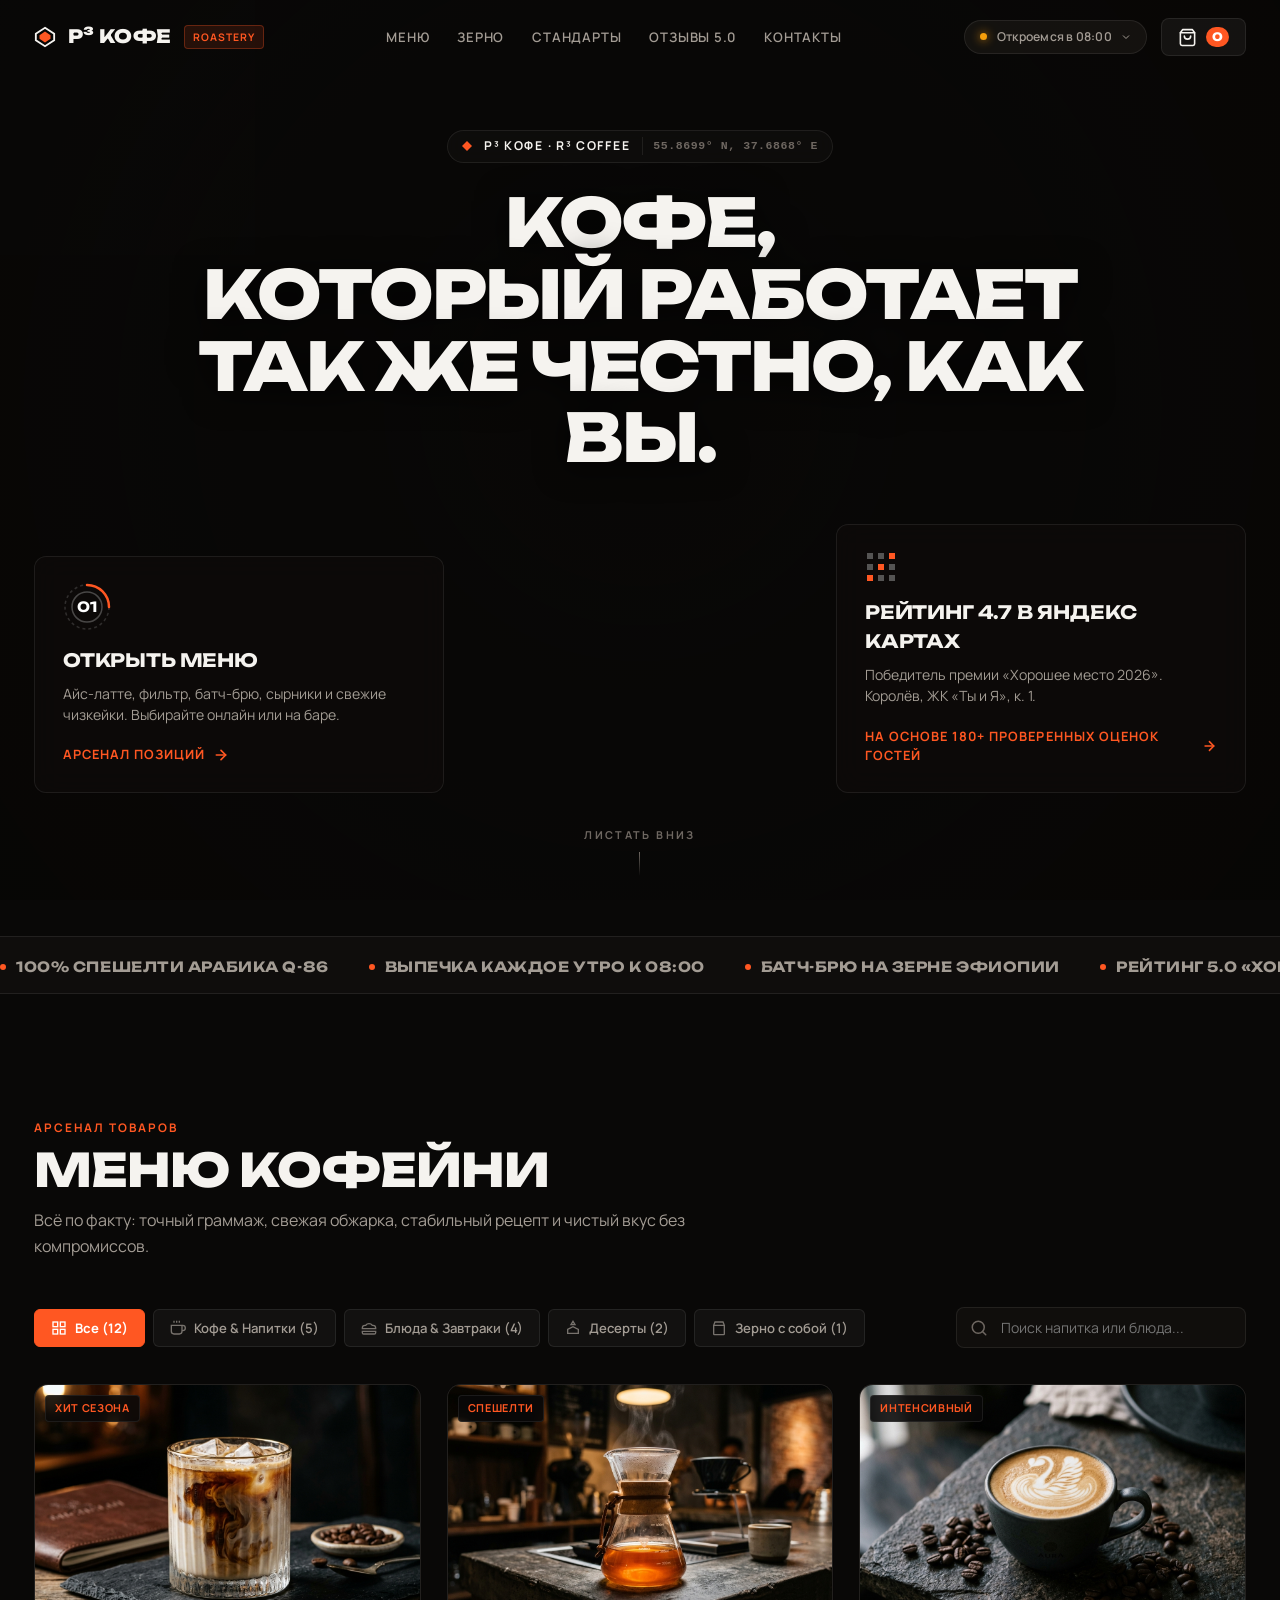
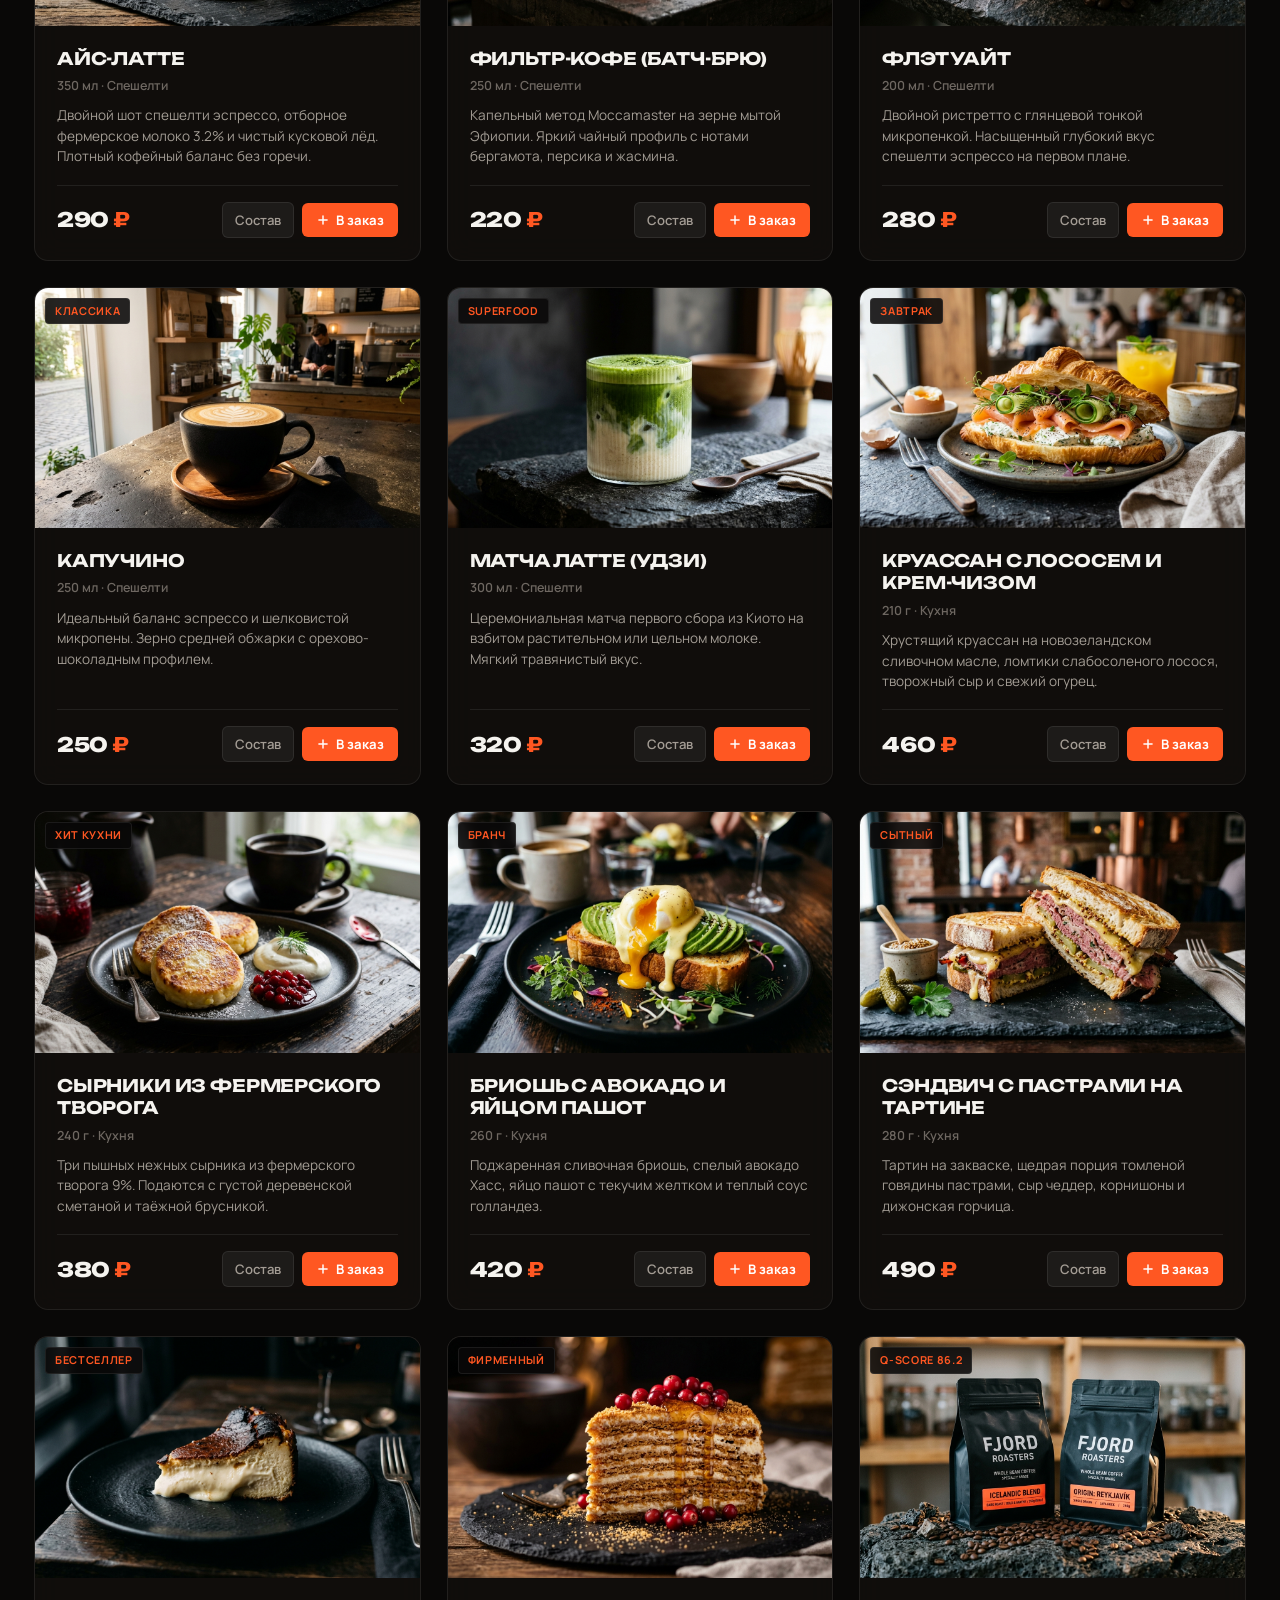
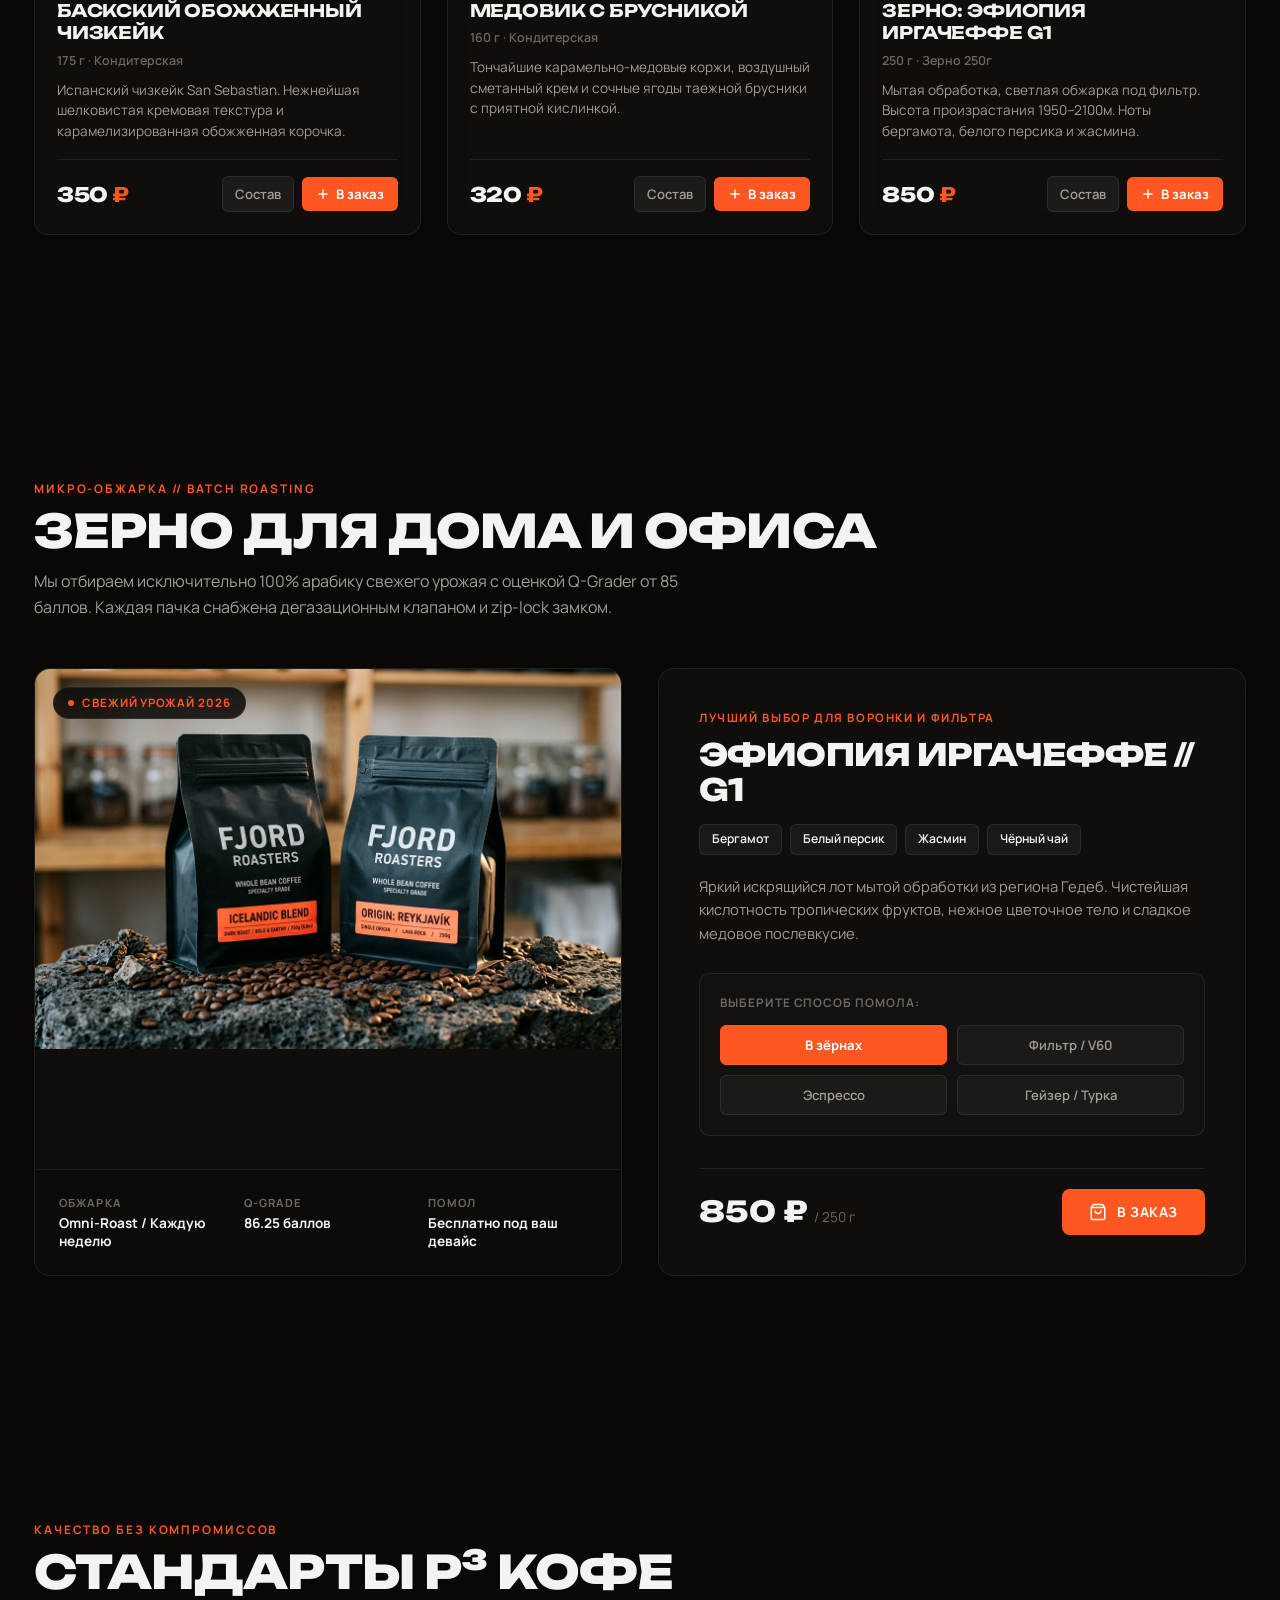
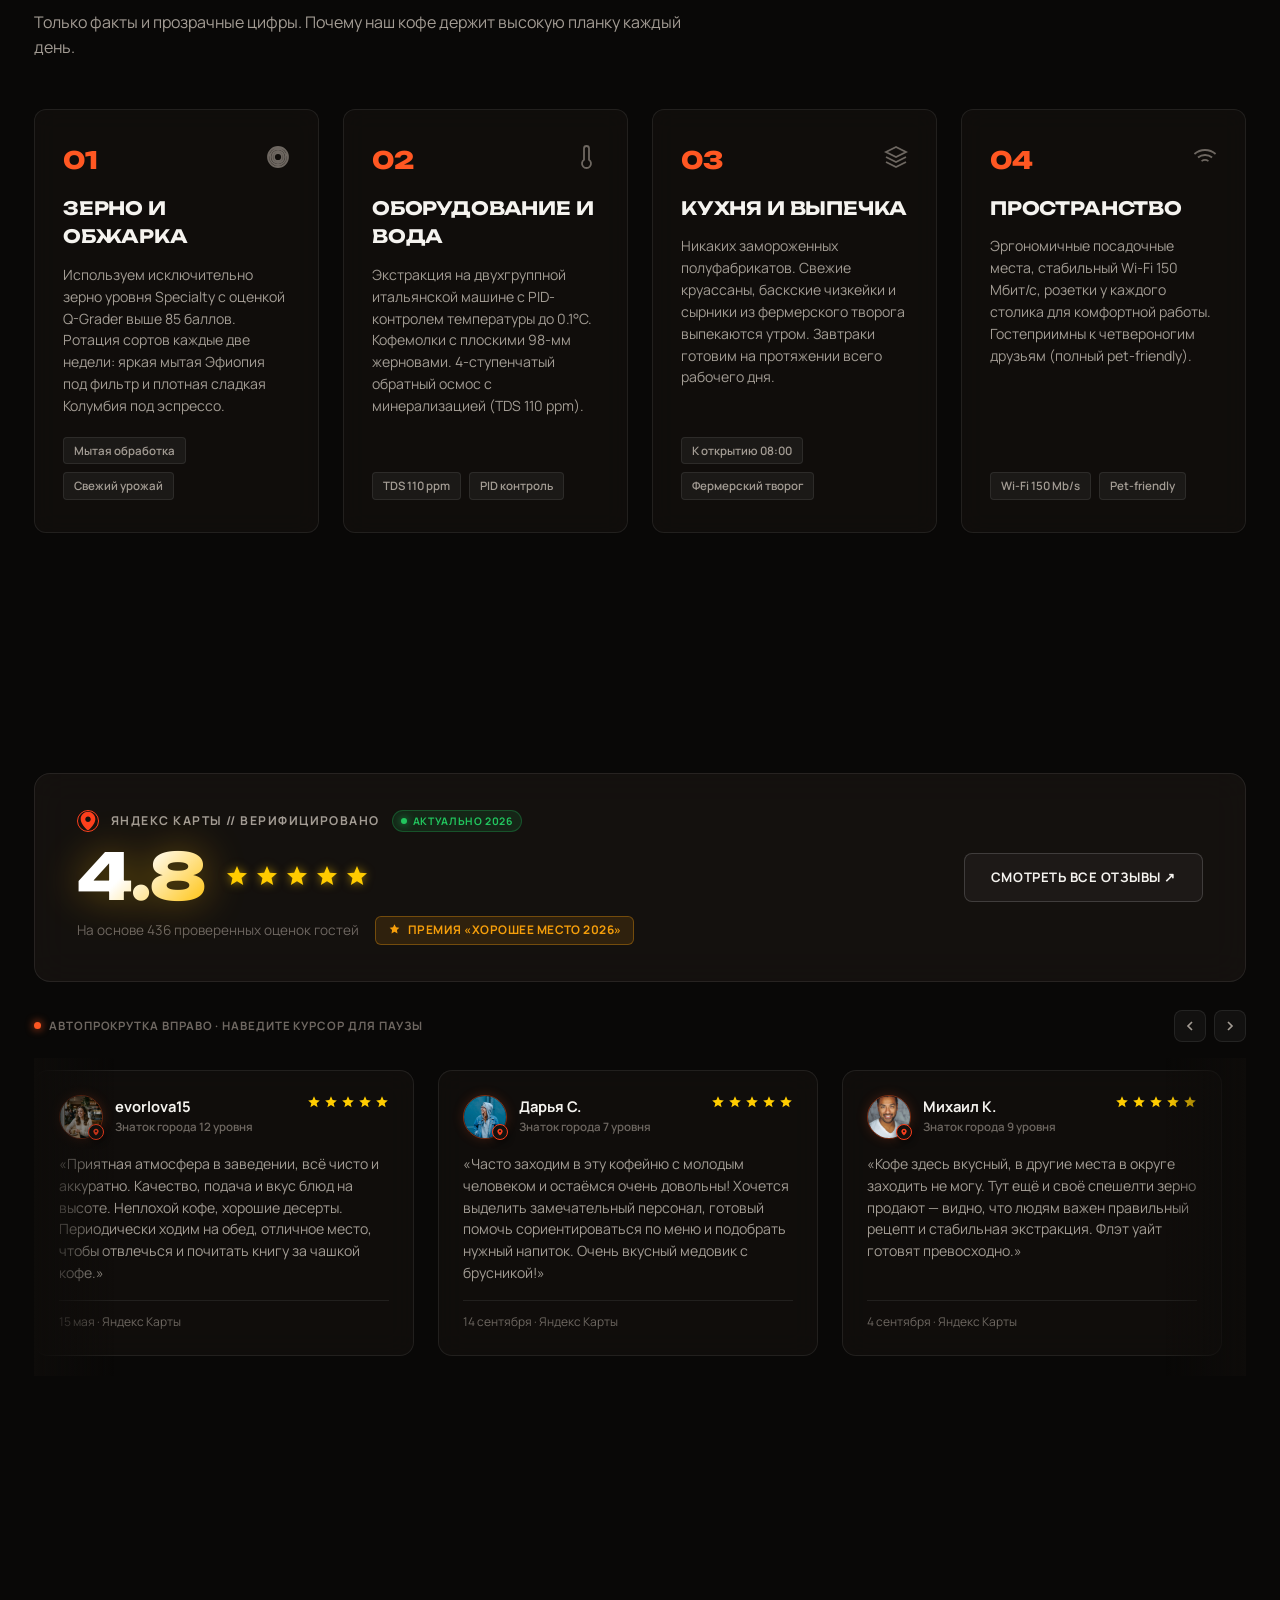
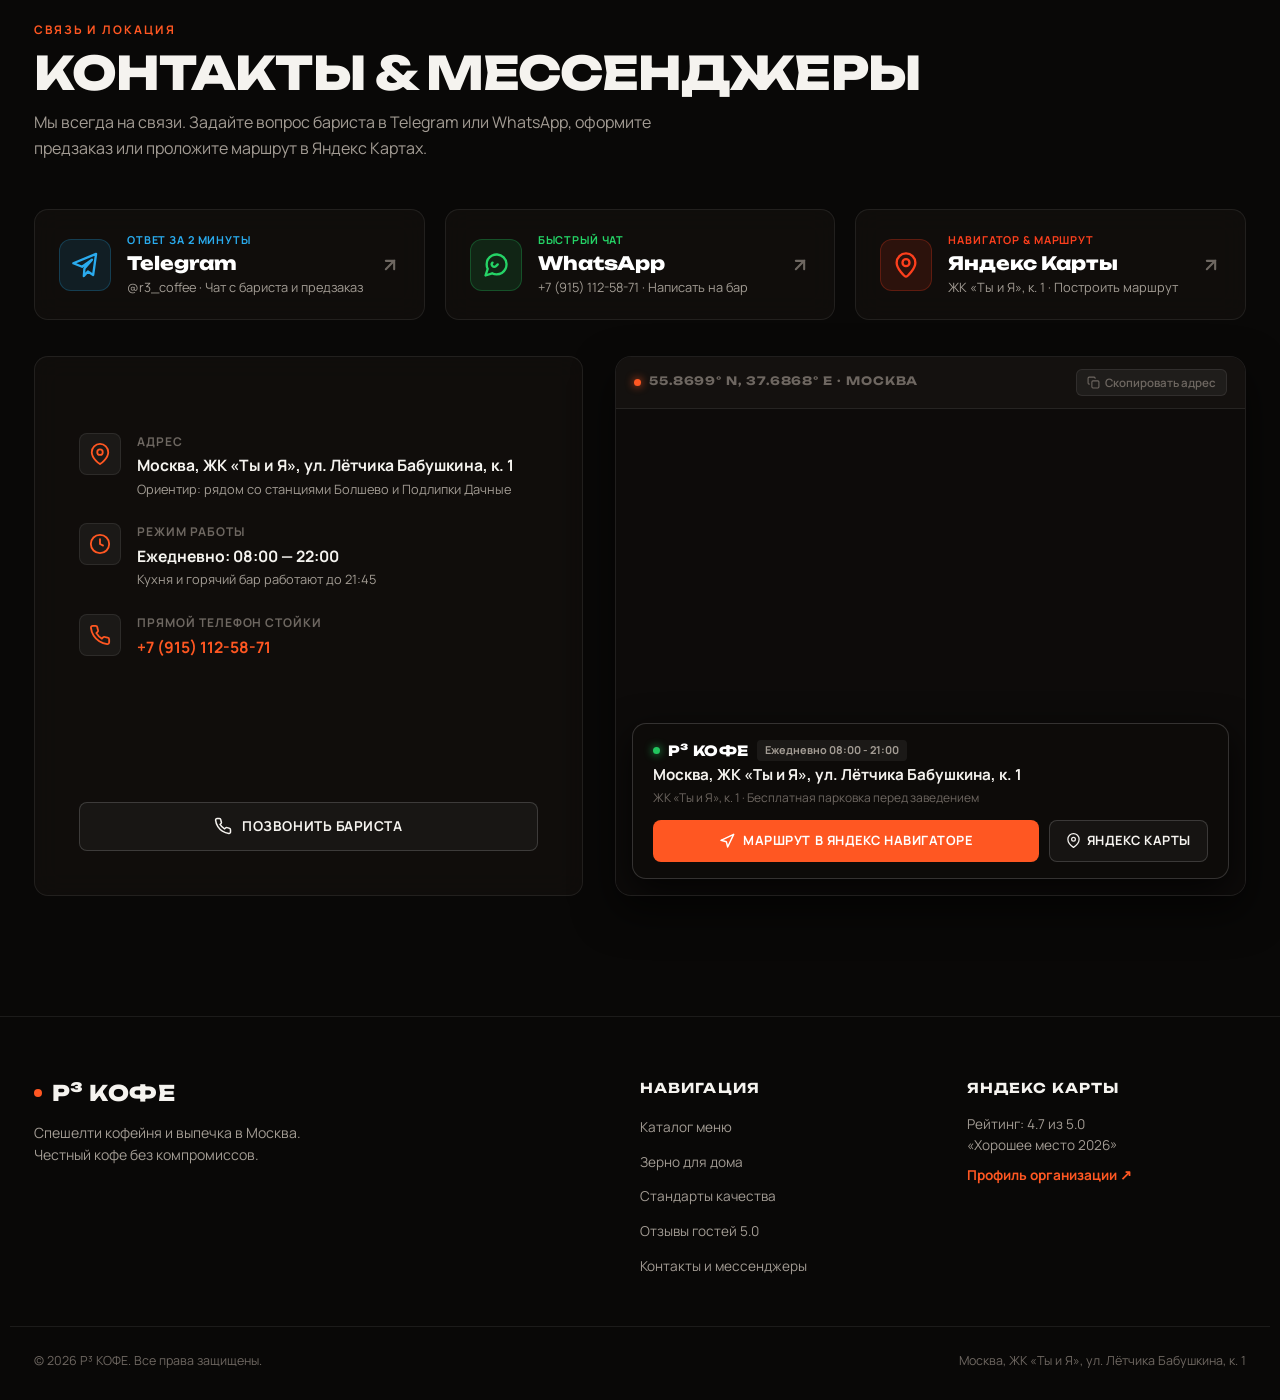
==== commit 5c29e159: "fix: perfected location landmarks, ratings, schedule badge, and admin default settings for all 4 cli" ====
--- a/clients/1_r3_coffee/index.html
+++ b/clients/1_r3_coffee/index.html
@@ -190,12 +190,12 @@
               </div>
             </div>
             <div class="hero-card-content">
-              <h2 class="hero-card-title">РЕЙТИНГ 5.0 В ЯНДЕКС КАРТАХ</h2>
+              <h2 class="hero-card-title">РЕЙТИНГ 4.7 В ЯНДЕКС КАРТАХ</h2>
               <p class="hero-card-desc">
                 Победитель премии «Хорошее место 2026». Королёв, ЖК «Ты и Я», к. 1.
               </p>
               <div class="hero-card-action">
-                <span>Читать 436+ отзывов</span>
+                <span>На основе 180+ проверенных оценок гостей</span>
                 <svg class="arrow-icon" width="16" height="16" viewBox="0 0 24 24" fill="none" stroke="currentColor" stroke-width="2.5" stroke-linecap="round" stroke-linejoin="round">
                   <line x1="5" y1="12" x2="19" y2="12"></line>
                   <polyline points="12 5 19 12 12 19"></polyline>
@@ -1063,7 +1063,7 @@
             <div class="map-top-bar">
               <div class="map-coords-tag">
                 <span class="map-radar-pulse"></span>
-                <span class="map-coords-text">55°55′05″ N, 37°49′05″ E · КОРОЛЁВ</span>
+                <span class="map-coords-text">55.8699° N, 37.6868° E · МОСКВА</span>
               </div>
               
               <div class="map-top-actions">
@@ -1100,7 +1100,7 @@
                     <span class="hud-hours-pill">Ежедневно 08:00 - 21:00</span>
                   </div>
                   <div class="hud-address-text">Москва, ЖК «Ты и Я», ул. Лётчика Бабушкина, к. 1</div>
-                  <div class="hud-meta-info">380 м от ст. Болшево · Бесплатная парковка перед кофейней</div>
+                  <div class="hud-meta-info">ЖК «Ты и Я», к. 1 · Бесплатная парковка перед заведением</div>
                 </div>
 
                 <div class="hud-actions-row">
@@ -1179,7 +1179,7 @@
           <span>Р³ КОФЕ</span>
         </div>
         <p class="footer-copy">
-          Спешелти кофейня и обжарка в Королёве.<br>
+          Спешелти кофейня и выпечка в Москва.<br>
           Честный кофе без компромиссов.
         </p>
       </div>
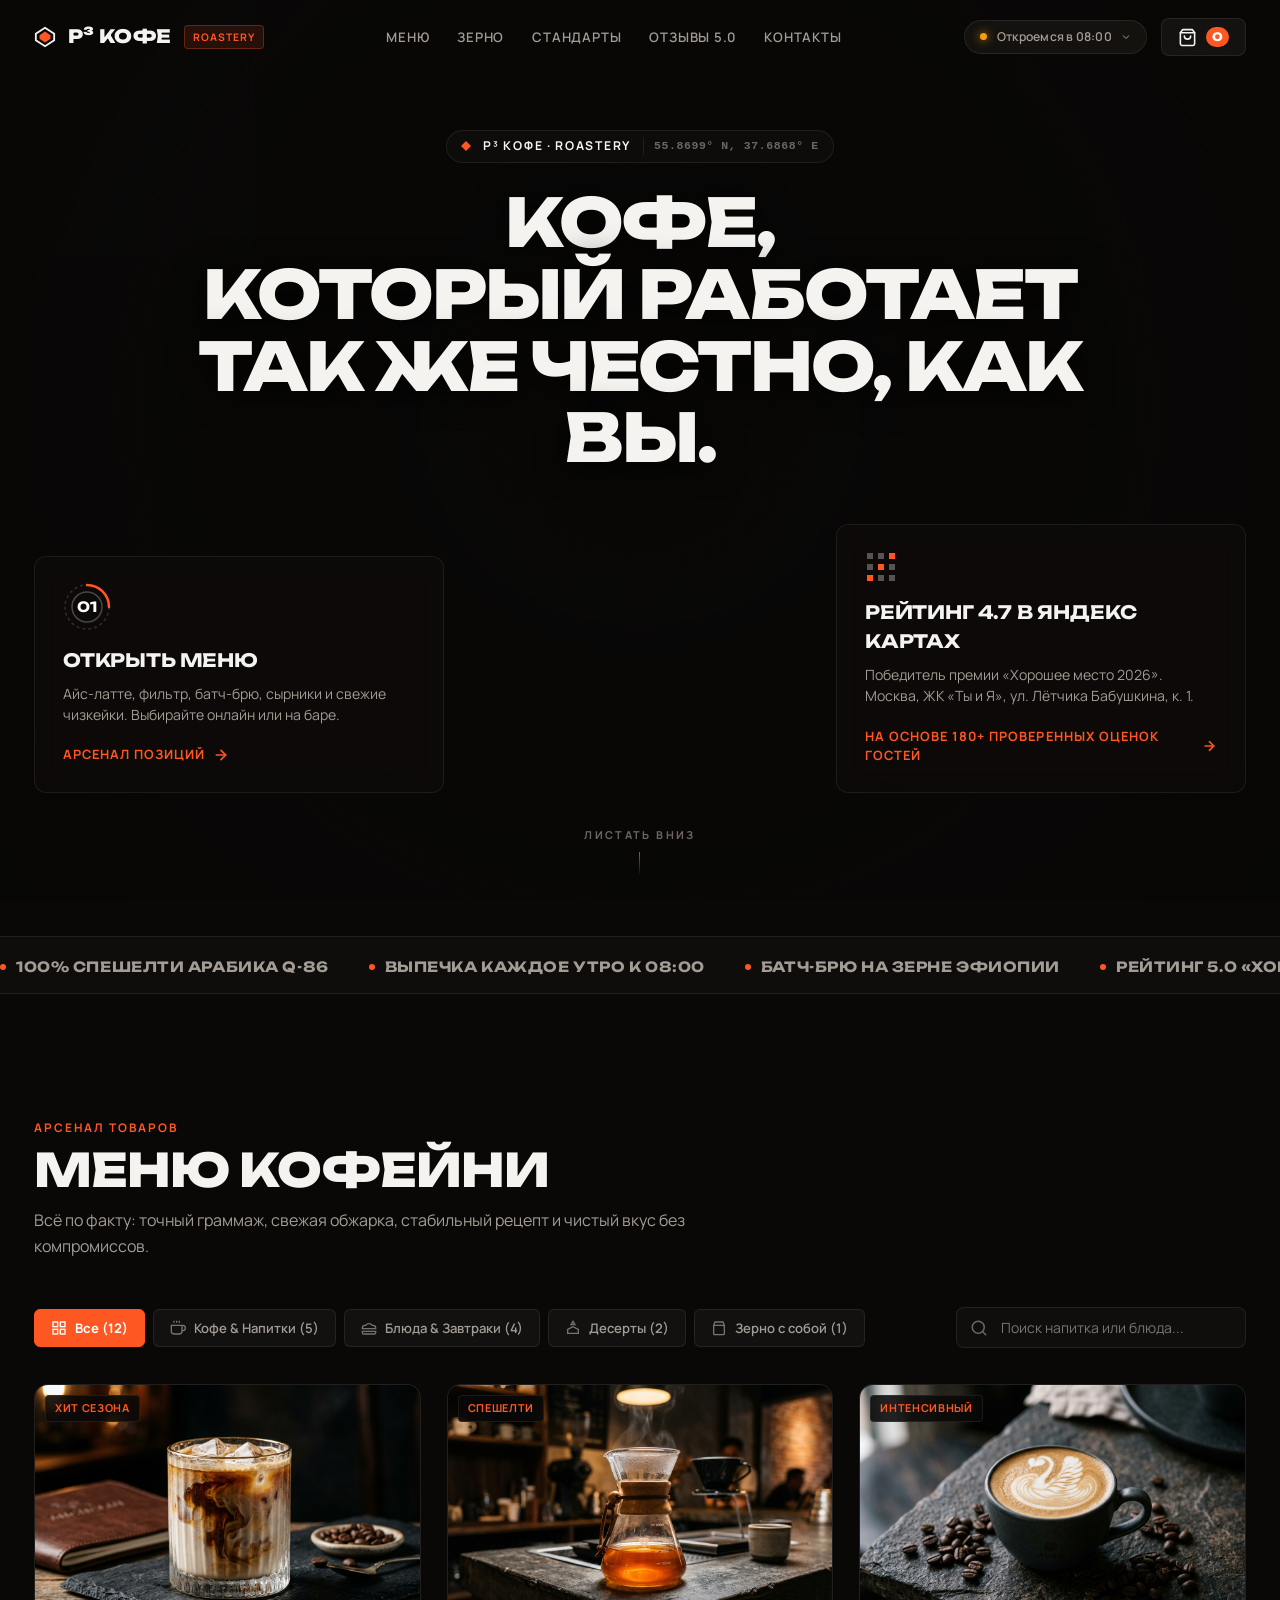
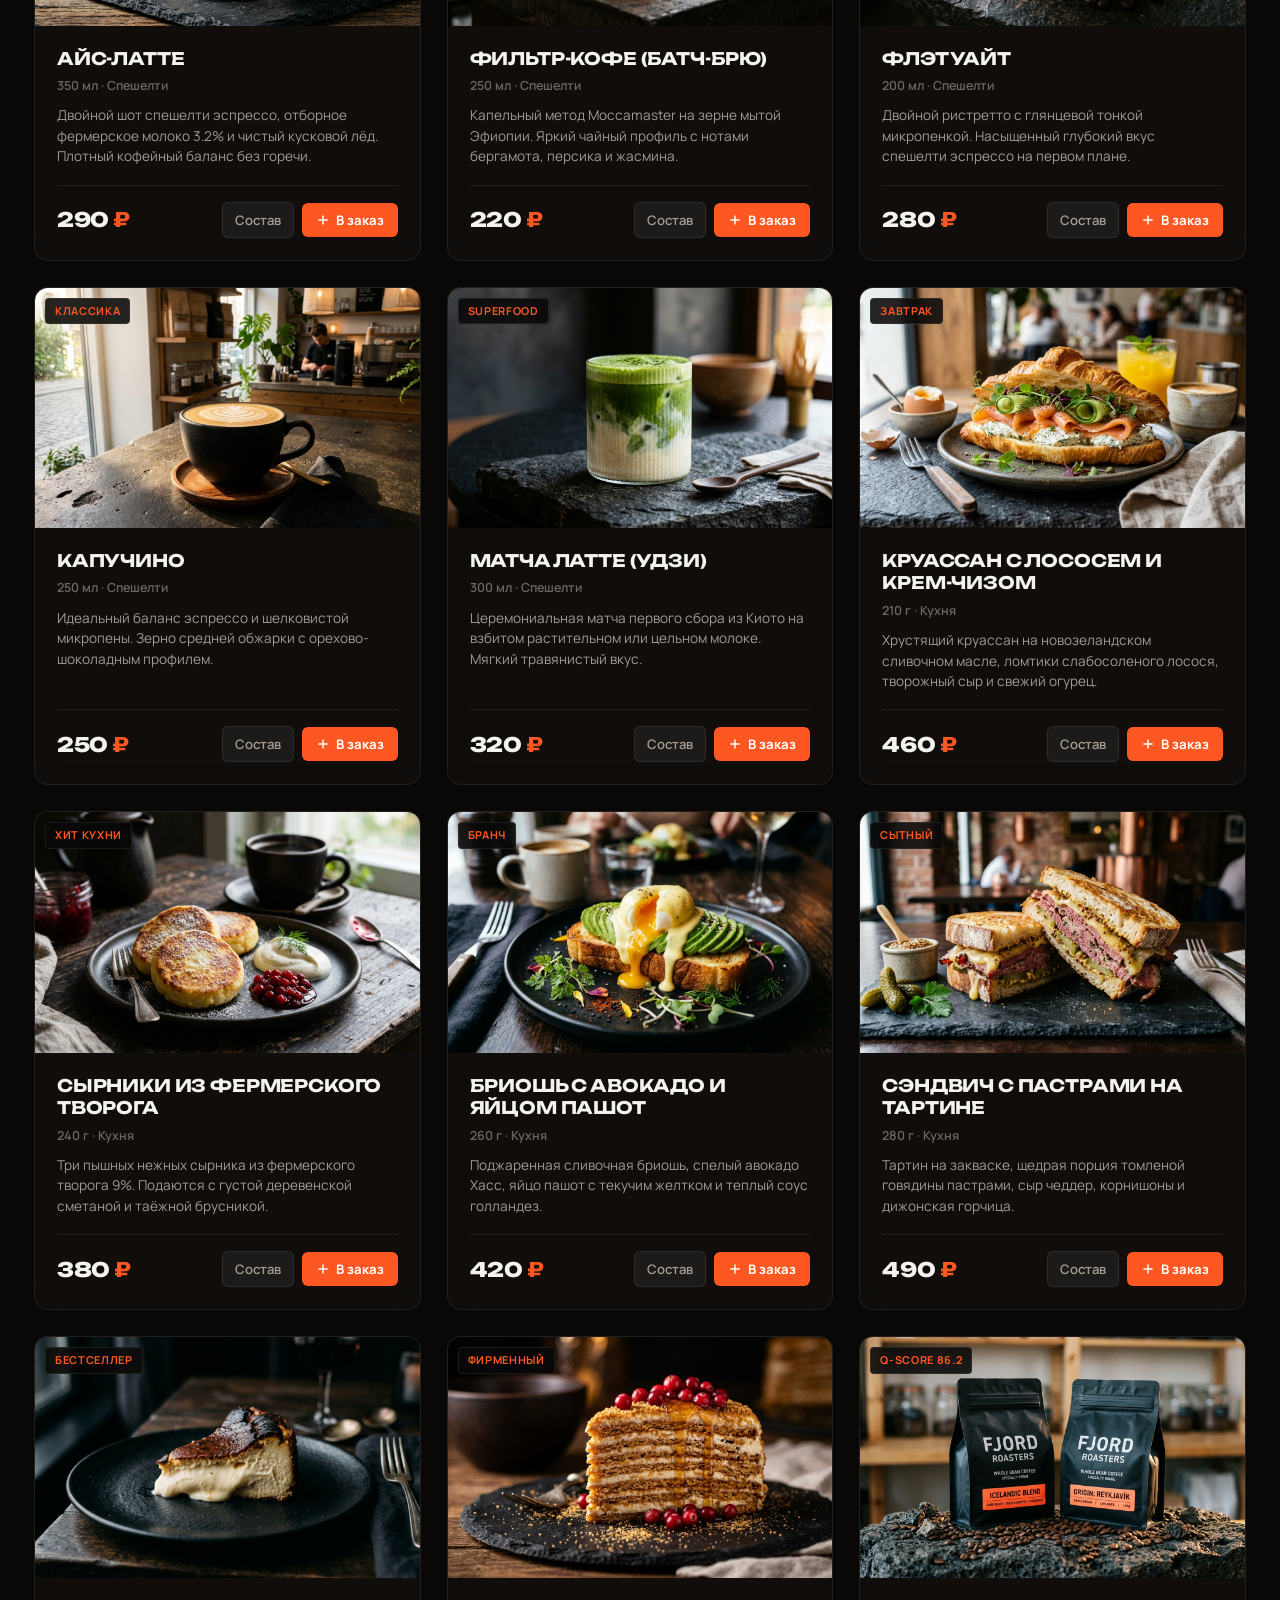
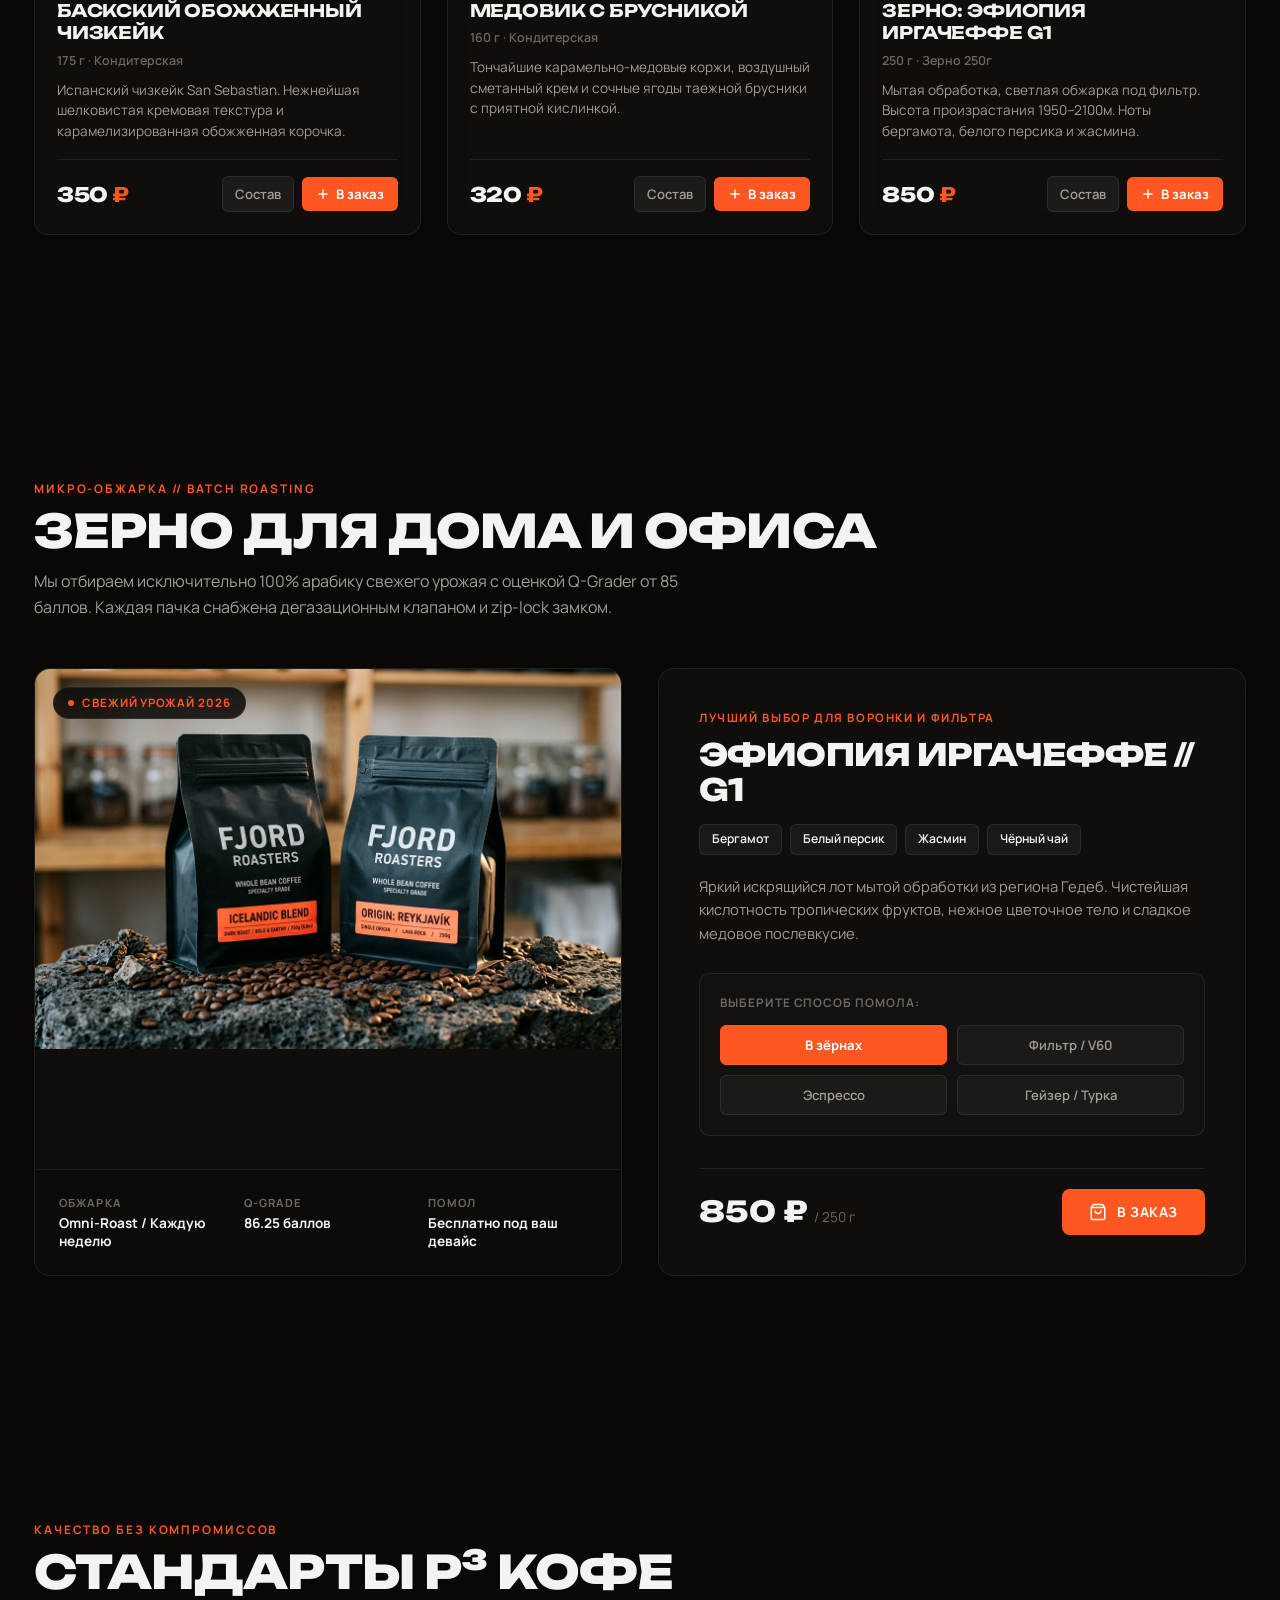
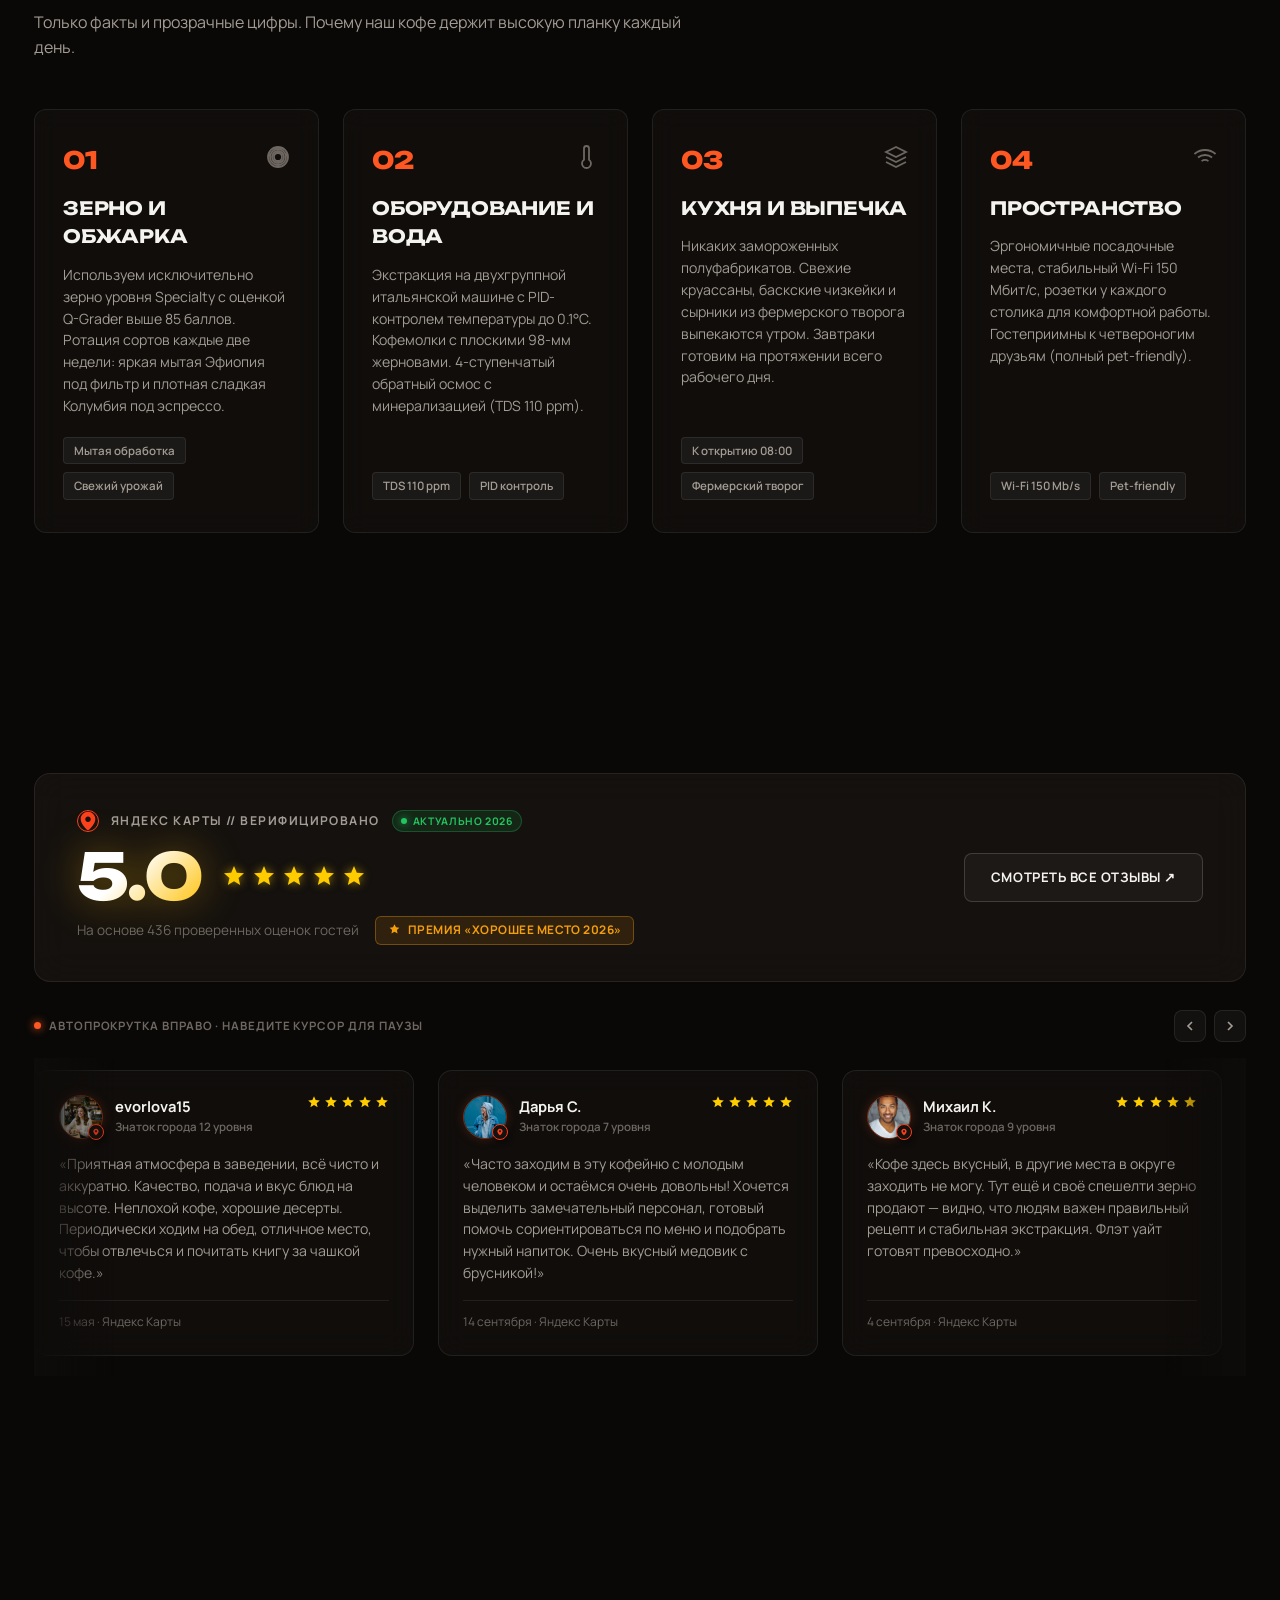
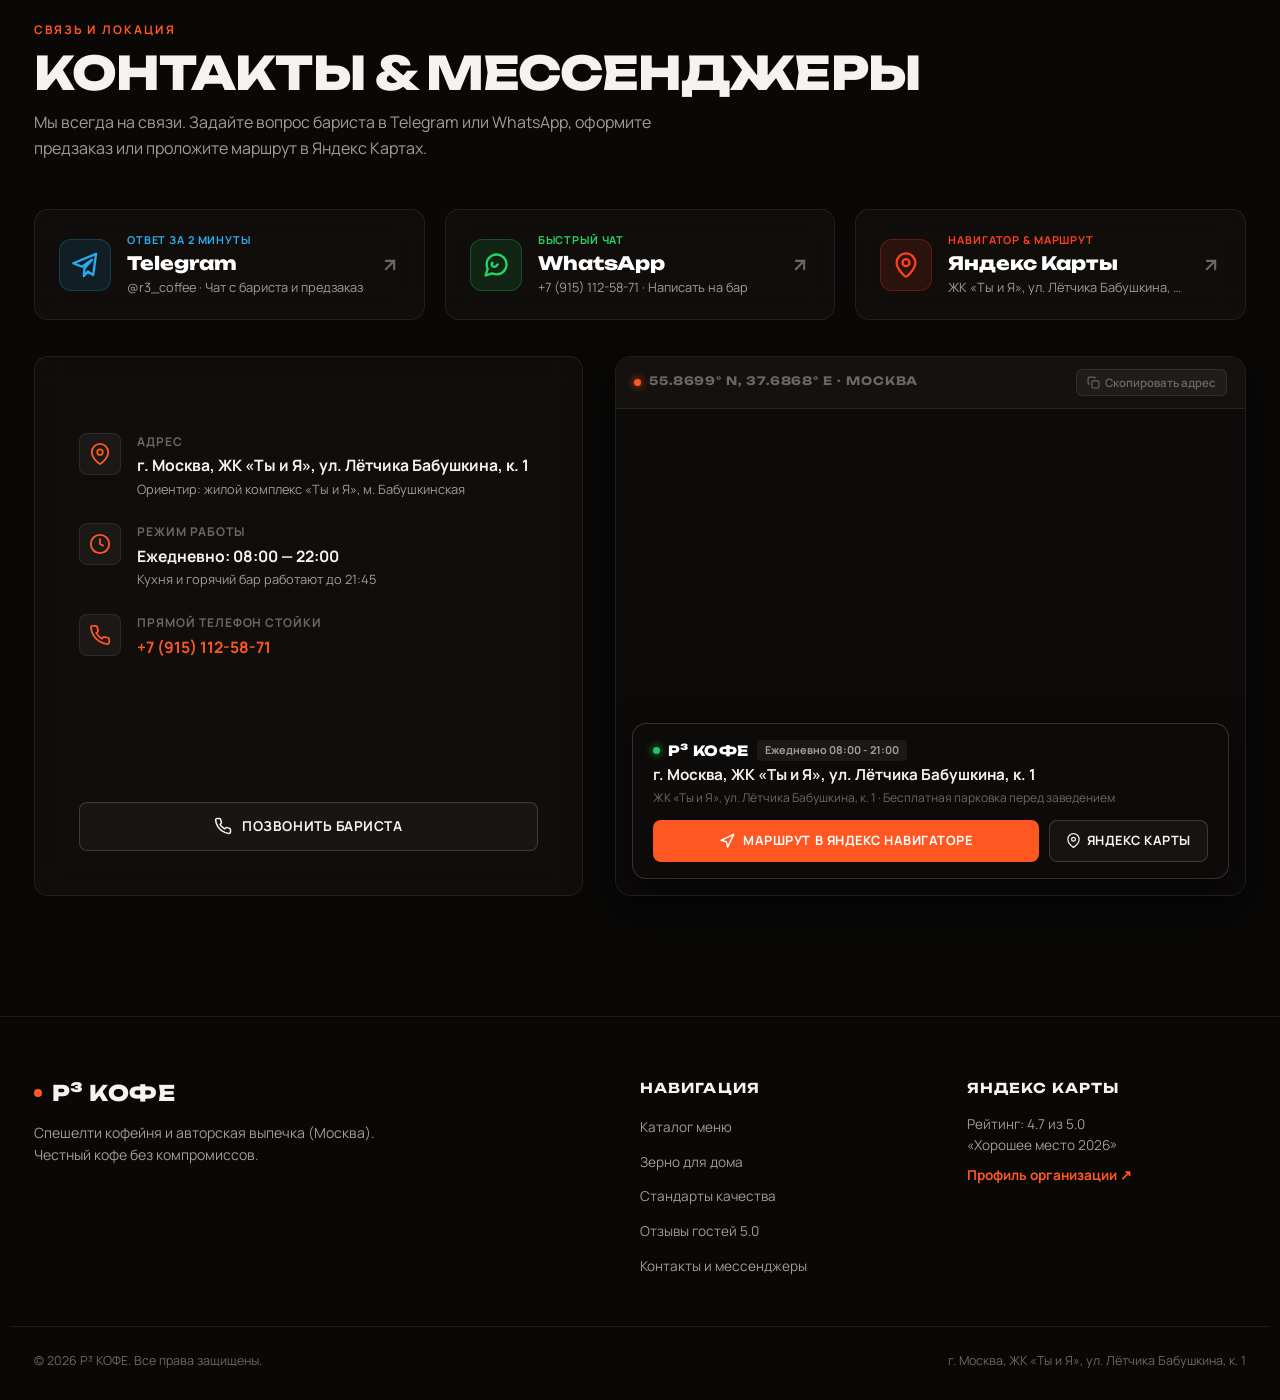
==== commit 8a842a7c: "Fix video background playback, 60fps high quality review recordings, and clean geo-targeting for all" ====
--- a/clients/1_r3_coffee/index.html
+++ b/clients/1_r3_coffee/index.html
@@ -3,8 +3,8 @@
 <head>
   <meta charset="UTF-8">
   <meta name="viewport" content="width=device-width, initial-scale=1.0, maximum-scale=5.0">
-  <title>Р³ КОФЕ — Кофейня и свежая выпечка | Москва, ЖК «Ты и Я», к. 1</title>
-  <meta name="description" content="Минималистичная спешелти кофейня Obsidian // 07 в Королёве: 100% арабика, свежая обжарка, айс-латте, завтраки весь день и авторские десерты. Рейтинг 5.0 на Яндекс Картах.">
+  <title>Р³ КОФЕ — Кофейня и свежая выпечка | Москва, ЖК «Ты и Я», ул. Лётчика Бабушкина, к. 1</title>
+  <meta name="description" content="Кофейня Р³ КОФЕ (Москва): 100% арабика, свежая обжарка, авторские напитки, завтраки и десерты. Рейтинг 4.7 на Яндекс Картах.">
   
   <!-- Modern Editorial & Avant-Garde Fonts: Unbounded + Manrope -->
   <link rel="preconnect" href="https://fonts.googleapis.com">
@@ -29,8 +29,8 @@
   <!-- Header / Navigation Bar with Hover Schedule Popup -->
   <header class="header" id="header">
     <div class="header-inner container">
-      <!-- Luxury Brand Logo: OBSIDIAN // 07 -->
-      <a href="#hero" class="brand-logo" aria-label="OBSIDIAN главная">
+      <!-- Luxury Brand Logo: Р³ КОФЕ -->
+      <a href="#hero" class="brand-logo" aria-label="Р³ КОФЕ главная">
         <span class="logo-symbol">
           <svg width="22" height="22" viewBox="0 0 24 24" fill="none">
             <polygon points="12,2 22,8.5 22,15.5 12,22 2,15.5 2,8.5" stroke="currentColor" stroke-width="2"/>
@@ -93,7 +93,7 @@
                 <path d="M21 10c0 7-9 13-9 13s-9-6-9-13a9 9 0 0118 0z"/>
                 <circle cx="12" cy="10" r="3"/>
               </svg>
-              <span>Москва, ЖК «Ты и Я», ул. Лётчика Бабушкина, к. 1</span>
+              <span>г. Москва, ЖК «Ты и Я», ул. Лётчика Бабушкина, к. 1</span>
             </div>
           </div>
         </div>
@@ -129,7 +129,7 @@
               <polygon points="5,0 10,5 5,10 0,5" fill="var(--accent-orange)"/>
             </svg>
           </span>
-          <span class="eyebrow-text">Р³ КОФЕ · R³ COFFEE</span>
+          <span class="eyebrow-text">Р³ КОФЕ · ROASTERY</span>
           <span class="eyebrow-coords">55.8699° N, 37.6868° E</span>
         </div>
 
@@ -192,7 +192,7 @@
             <div class="hero-card-content">
               <h2 class="hero-card-title">РЕЙТИНГ 4.7 В ЯНДЕКС КАРТАХ</h2>
               <p class="hero-card-desc">
-                Победитель премии «Хорошее место 2026». Королёв, ЖК «Ты и Я», к. 1.
+                Победитель премии «Хорошее место 2026». Москва, ЖК «Ты и Я», ул. Лётчика Бабушкина, к. 1.
               </p>
               <div class="hero-card-action">
                 <span>На основе 180+ проверенных оценок гостей</span>
@@ -324,7 +324,7 @@
           <!-- Large Visual Card -->
           <div class="beans-media-card">
             <div class="beans-image-wrap">
-              <img src="assets/images/specialty_bean_bags.jpg" alt="Пачки спешелти кофе Obsidian // 07" loading="lazy">
+              <img src="assets/images/specialty_bean_bags.jpg" alt="Пачки спешелти кофе Р³ КОФЕ" loading="lazy">
               <div class="beans-float-badge">
                 <span class="badge-dot"></span>
                 <span>СВЕЖИЙ УРОЖАЙ 2026</span>
@@ -675,7 +675,7 @@
                 </div>
               </div>
               <p class="review-text">
-                «Лучший айс-латте и батч-брю в Королёве. Уютное лаконичное место без лишнего пафоса, удобные розетки, чтобы поработать с макбуком час-другой. Завтраки подают оперативно, сырники плотные и не приторные.»
+                «Лучший айс-латте и батч-брю в районе Бабушкинской. Уютное лаконичное место в ЖК &quot;Ты и Я&quot;, удобные розетки, чтобы поработать с ноутбуком час-другой. Завтраки подают оперативно, сырники плотные и не приторные.»
               </p>
               <div class="review-date">18 августа · Яндекс Карты</div>
             </div>
@@ -733,7 +733,7 @@
                 </div>
               </div>
               <p class="review-text">
-                «Заезжаю каждое утро за фильтром перед электричкой на Москву. Всегда стабильный яркий вкус, бариста работают четко и быстро. Приятно видеть в Королёве уровень спешелти кофеен Москвы.»
+                «Заезжаю каждое утро за фильтром перед работой. Всегда стабильный яркий вкус, бариста работают четко и быстро. Настоящий уровень спешелти кофеен в нашем районе.»
               </p>
               <div class="review-date">11 октября · Яндекс Карты</div>
             </div>
@@ -850,7 +850,7 @@
                 </div>
               </div>
               <p class="review-text">
-                «Лучший айс-латте и батч-брю в Королёве. Уютное лаконичное место без лишнего пафоса, удобные розетки, чтобы поработать с макбуком час-другой. Завтраки подают оперативно, сырники плотные и не приторные.»
+                «Лучший айс-латте и батч-брю в районе Бабушкинской. Уютное лаконичное место в ЖК &quot;Ты и Я&quot;, удобные розетки, чтобы поработать с ноутбуком час-другой. Завтраки подают оперативно, сырники плотные и не приторные.»
               </p>
               <div class="review-date">18 августа · Яндекс Карты</div>
             </div>
@@ -908,7 +908,7 @@
                 </div>
               </div>
               <p class="review-text">
-                «Заезжаю каждое утро за фильтром перед электричкой на Москву. Всегда стабильный яркий вкус, бариста работают четко и быстро. Приятно видеть в Королёве уровень спешелти кофеен Москвы.»
+                «Заезжаю каждое утро за фильтром перед работой. Всегда стабильный яркий вкус, бариста работают четко и быстро. Настоящий уровень спешелти кофеен в нашем районе.»
               </p>
               <div class="review-date">11 октября · Яндекс Карты</div>
             </div>
@@ -985,7 +985,7 @@
             <div class="messenger-info">
               <div class="messenger-tag">НАВИГАТОР & МАРШРУТ</div>
               <h3 class="messenger-name">Яндекс Карты</h3>
-              <p class="messenger-sub">ЖК «Ты и Я», к. 1 · Построить маршрут</p>
+              <p class="messenger-sub">ЖК «Ты и Я», ул. Лётчика Бабушкина, к. 1 · Построить маршрут</p>
             </div>
             <div class="messenger-arrow">
               <svg width="20" height="20" viewBox="0 0 24 24" fill="none" stroke="currentColor" stroke-width="2.5" stroke-linecap="round">
@@ -1012,8 +1012,8 @@
                 </div>
                 <div>
                   <div class="info-title">Адрес</div>
-                  <div class="info-val">Москва, ЖК «Ты и Я», ул. Лётчика Бабушкина, к. 1</div>
-                  <div class="info-sub">Ориентир: рядом со станциями Болшево и Подлипки Дачные</div>
+                  <div class="info-val">г. Москва, ЖК «Ты и Я», ул. Лётчика Бабушкина, к. 1</div>
+                  <div class="info-sub">Ориентир: жилой комплекс «Ты и Я», м. Бабушкинская</div>
                 </div>
               </div>
 
@@ -1088,7 +1088,7 @@
                 frameborder="0" 
                 allowfullscreen="true" 
                 loading="lazy"
-                title="Интерактивная ночная карта кофейни Obsidian // 07">
+                title="Интерактивная ночная карта кофейни Р³ КОФЕ">
               </iframe>
 
               <!-- Sleek Minimalist Map HUD Footer -->
@@ -1099,8 +1099,8 @@
                     <span class="hud-brand-title">Р³ КОФЕ</span>
                     <span class="hud-hours-pill">Ежедневно 08:00 - 21:00</span>
                   </div>
-                  <div class="hud-address-text">Москва, ЖК «Ты и Я», ул. Лётчика Бабушкина, к. 1</div>
-                  <div class="hud-meta-info">ЖК «Ты и Я», к. 1 · Бесплатная парковка перед заведением</div>
+                  <div class="hud-address-text">г. Москва, ЖК «Ты и Я», ул. Лётчика Бабушкина, к. 1</div>
+                  <div class="hud-meta-info">ЖК «Ты и Я», ул. Лётчика Бабушкина, к. 1 · Бесплатная парковка перед заведением</div>
                 </div>
 
                 <div class="hud-actions-row">
@@ -1179,7 +1179,7 @@
           <span>Р³ КОФЕ</span>
         </div>
         <p class="footer-copy">
-          Спешелти кофейня и выпечка в Москва.<br>
+          Спешелти кофейня и авторская выпечка (Москва).<br>
           Честный кофе без компромиссов.
         </p>
       </div>
@@ -1211,7 +1211,7 @@
       <div class="copyright">
         <span>© 2026 Р³ КОФЕ. Все права защищены.</span>
       </div>
-      <div class="dev-badge">Москва, ЖК «Ты и Я», ул. Лётчика Бабушкина, к. 1</div>
+      <div class="dev-badge">г. Москва, ЖК «Ты и Я», ул. Лётчика Бабушкина, к. 1</div>
     </div>
   </footer>
 
@@ -1302,7 +1302,7 @@
       </button>
       <div class="checkout-header">
         <h3>БЫСТРЫЙ ПРЕДЗАКАЗ</h3>
-        <p>Готовим к вашему приходу — заберите без очереди на Подмосковной, 7</p>
+        <p>Готовим к вашему приходу — заберите без очереди на ЖК «Ты и Я», ул. Лётчика Бабушкина, к. 1</p>
       </div>
       <form id="checkoutForm" class="checkout-form">
         <div class="form-group">
